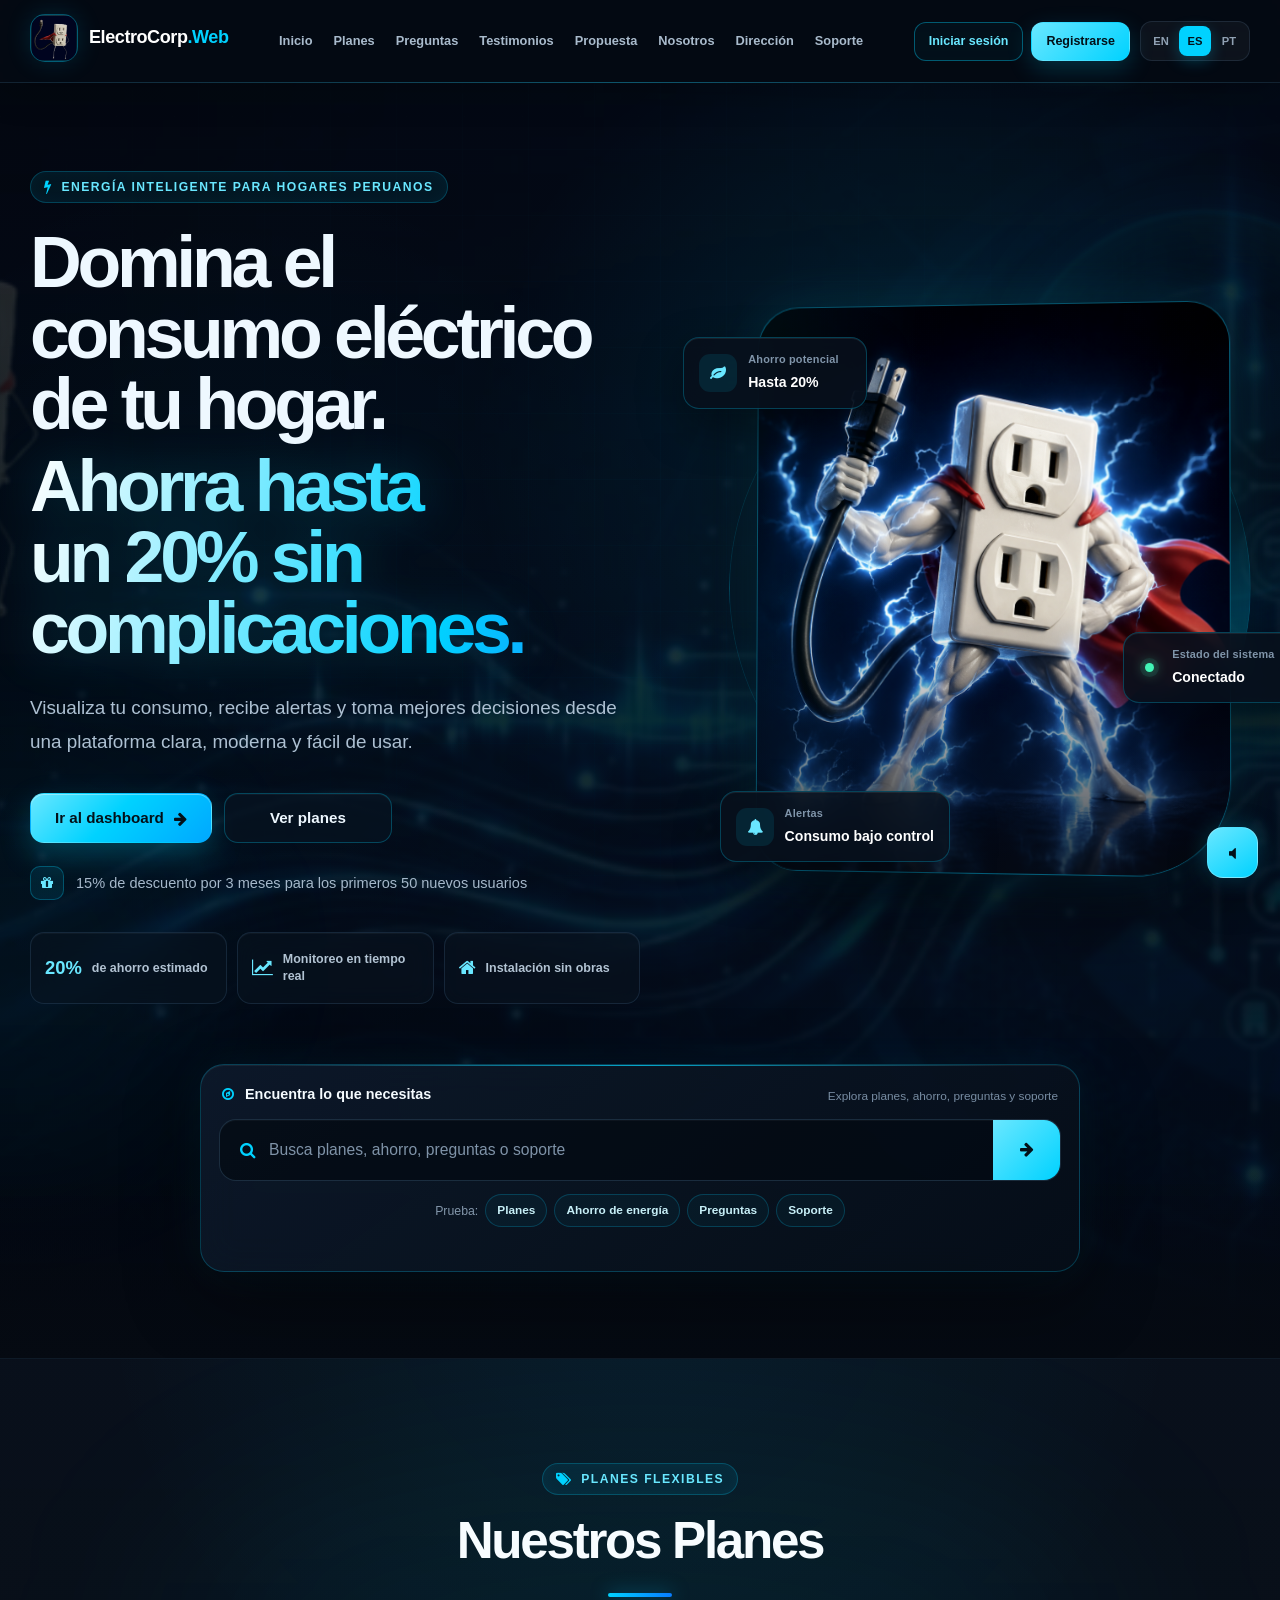
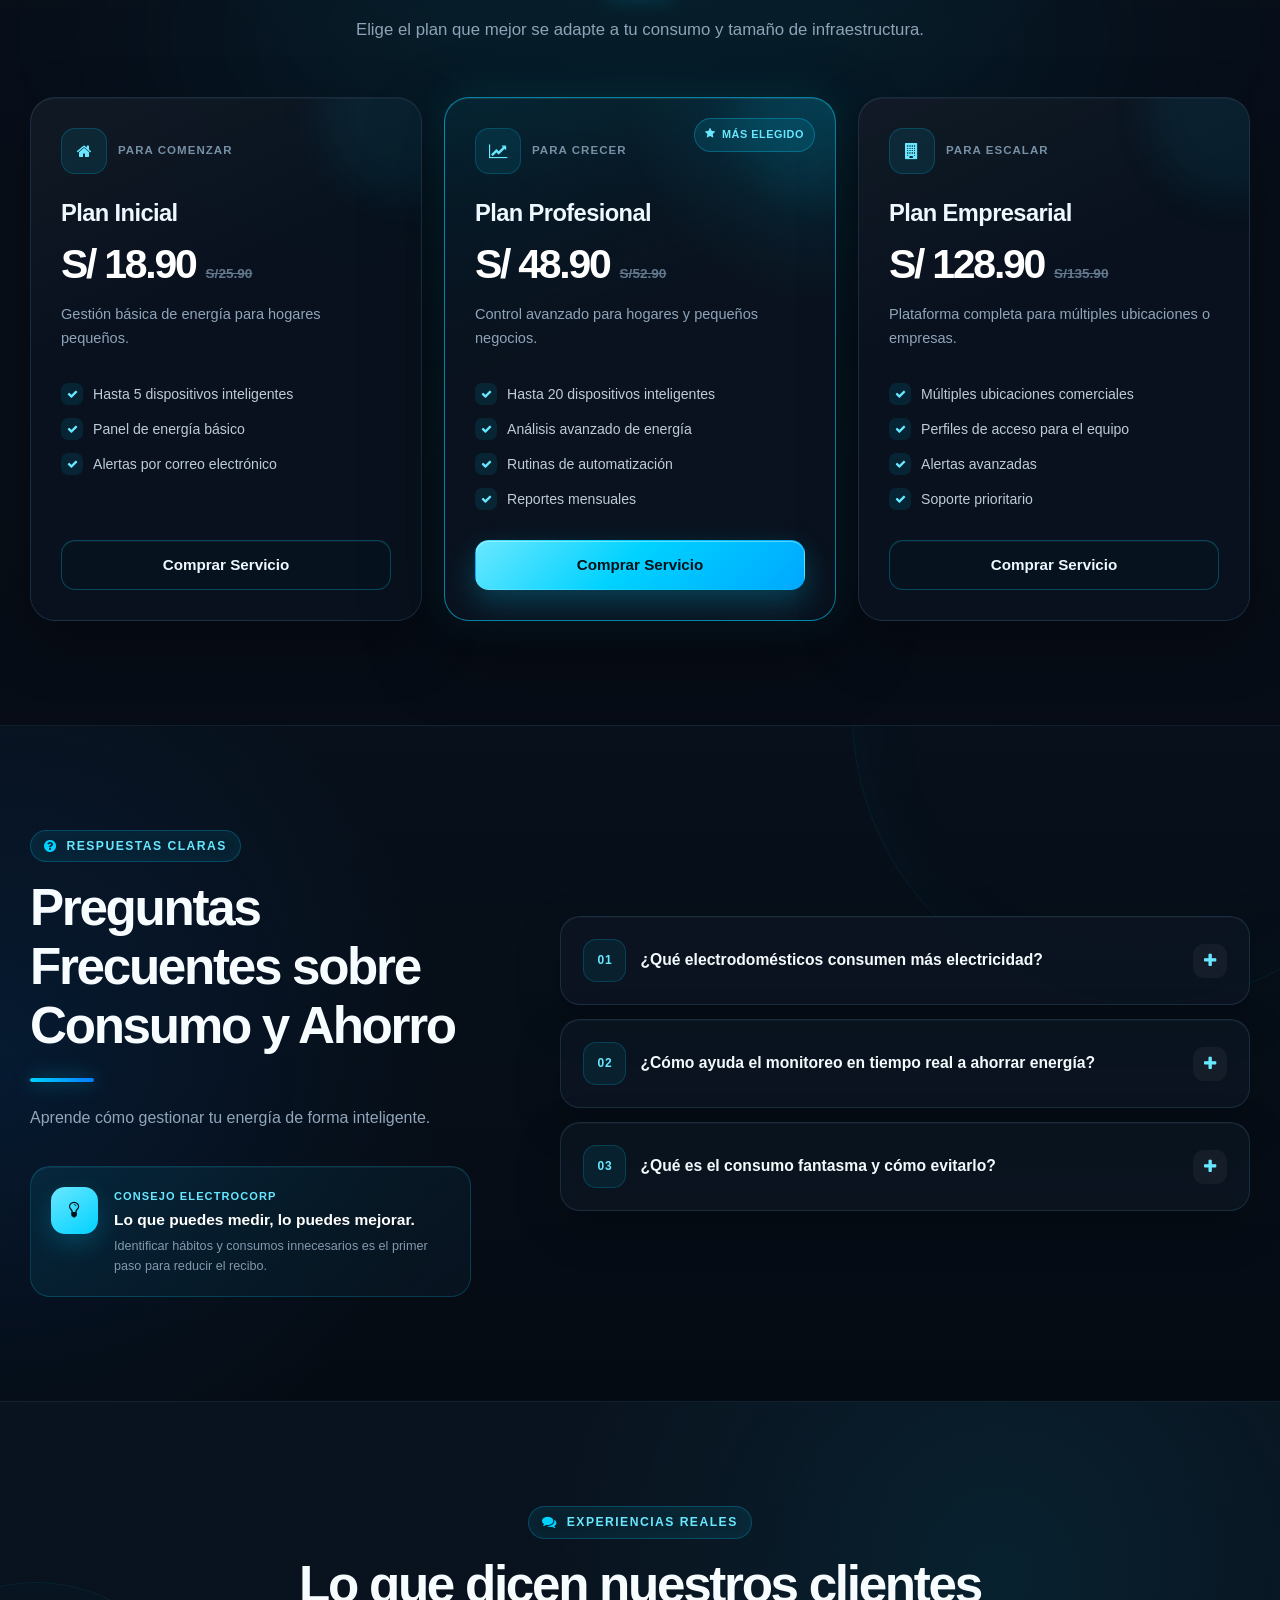
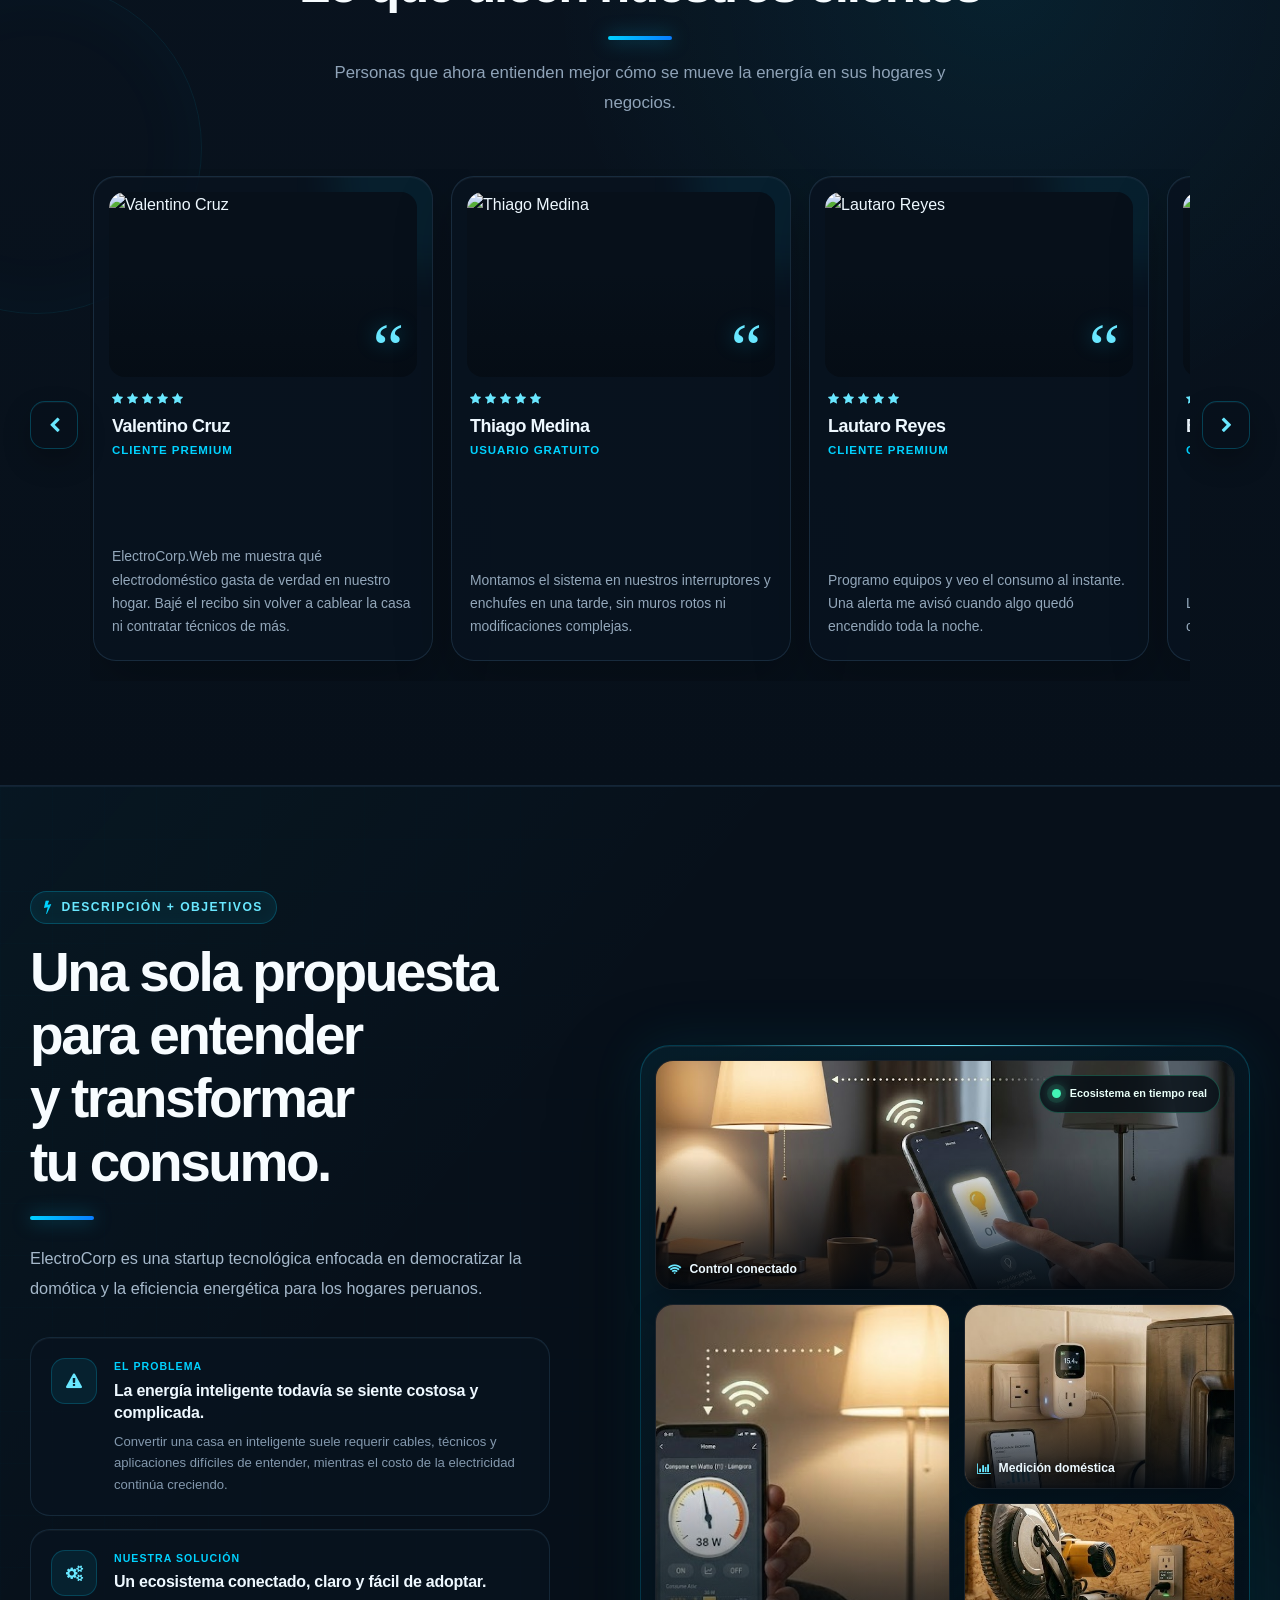
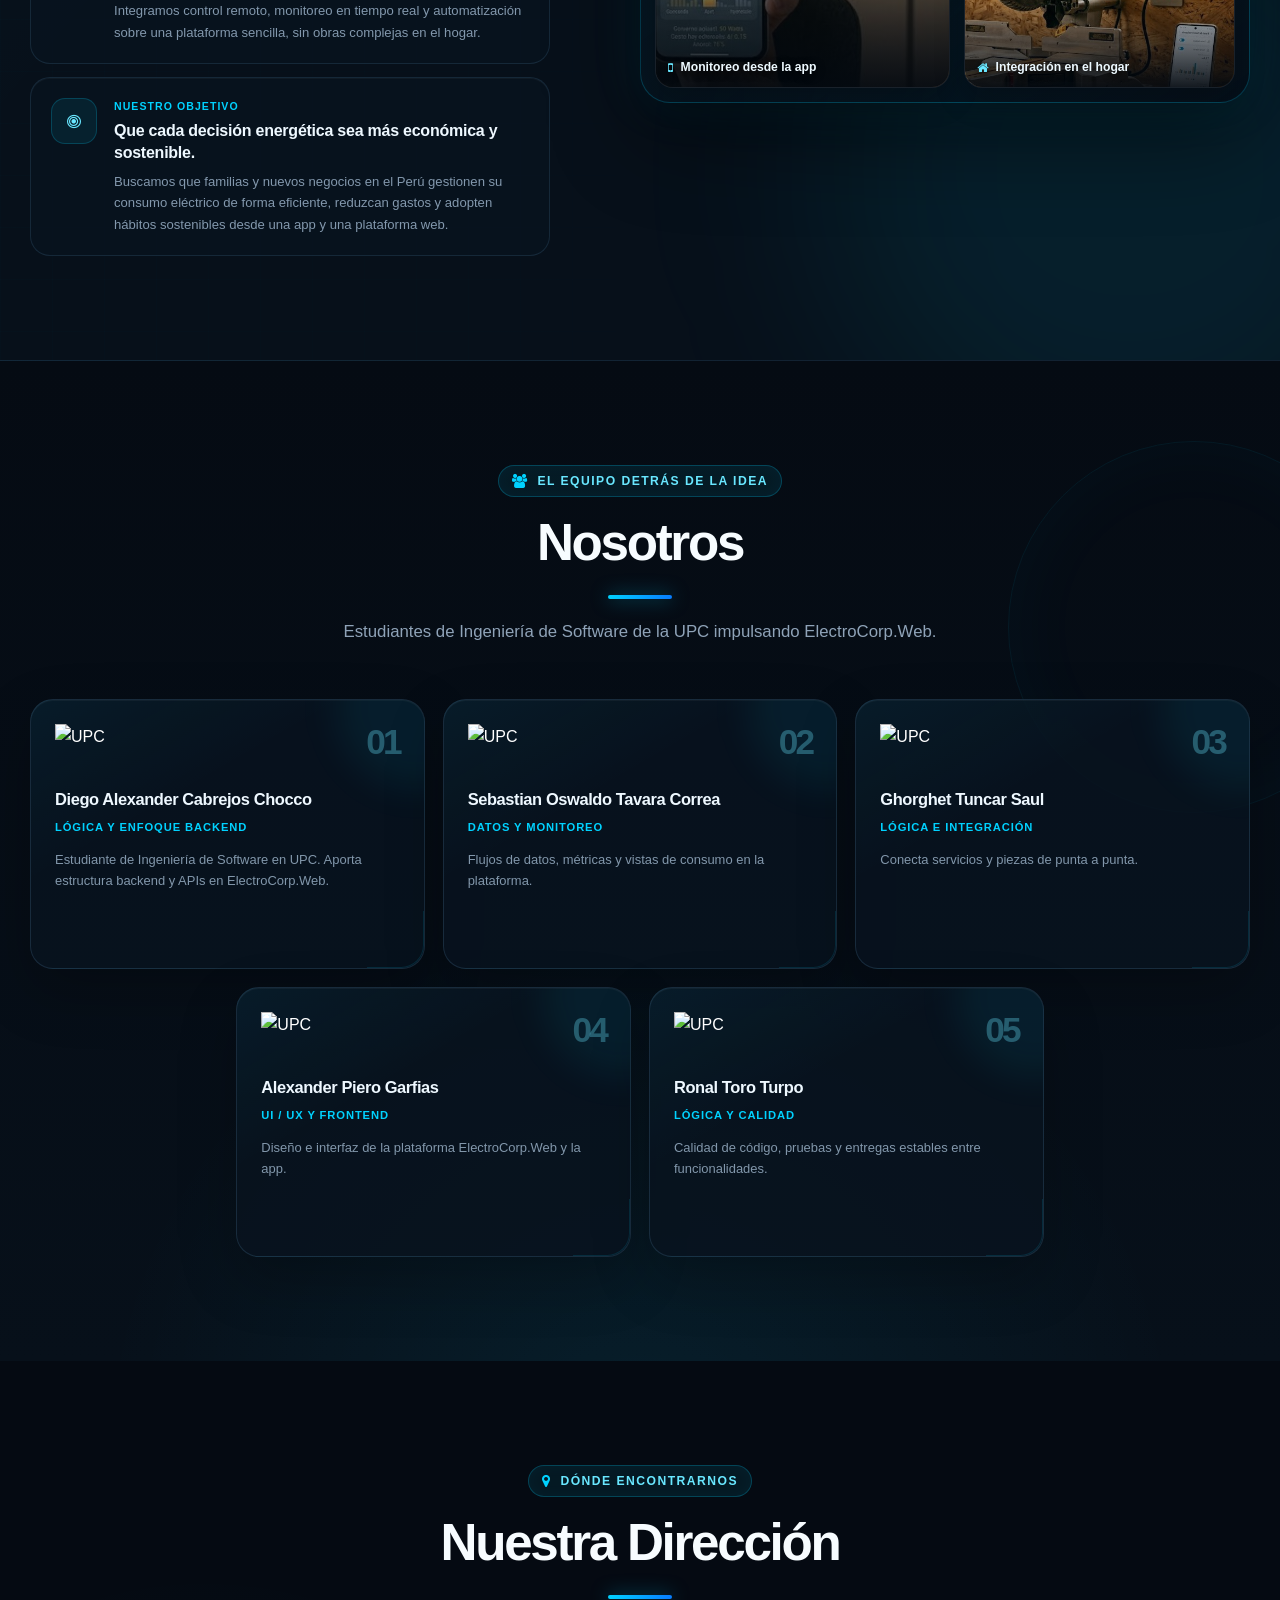
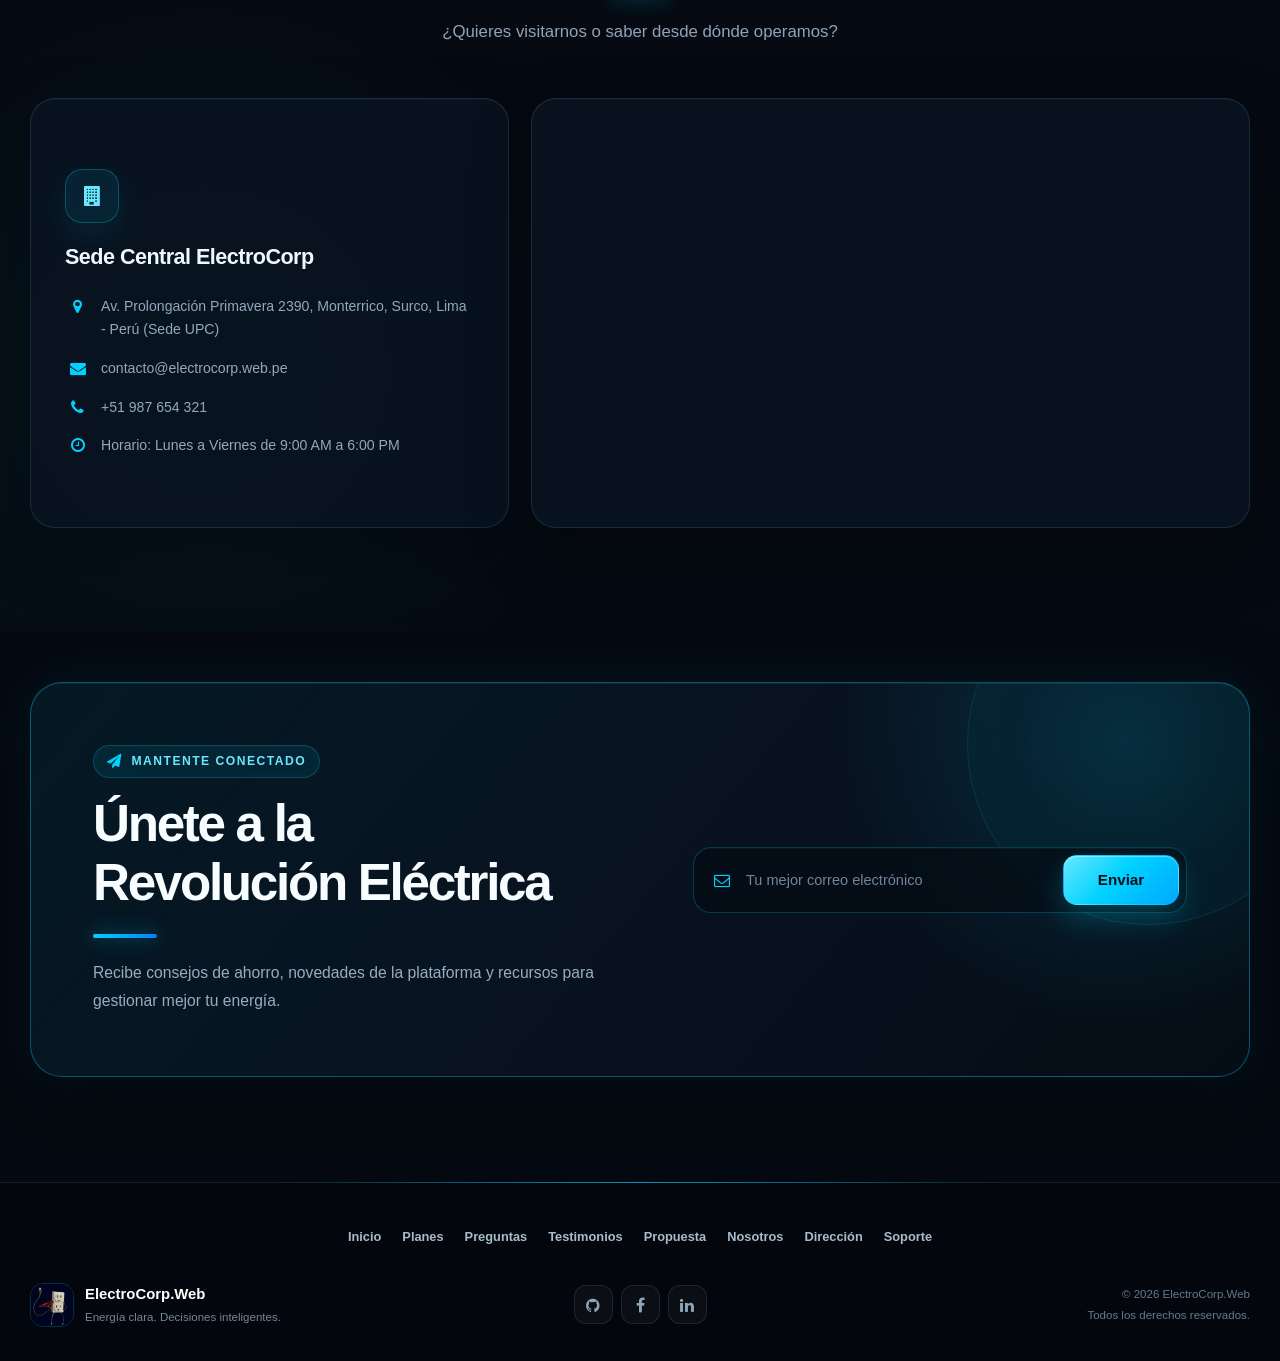
==== index.html @ 79cc4c38 "fix: fix index.html code" ====
<!DOCTYPE html>
<html lang="es">
<head>
  <meta charset="UTF-8">
  <meta name="viewport" content="width=device-width, initial-scale=1.0">
  <meta name="description" content="ElectroCorp.Web ayuda a hogares y negocios a comprender, controlar y optimizar su consumo eléctrico.">
  <title>ElectroCorp | Gestión inteligente de energía</title>
  <link rel="stylesheet" href="https://cdnjs.cloudflare.com/ajax/libs/font-awesome/4.7.0/css/font-awesome.min.css">
  <link rel="stylesheet" href="css/styles.css">
</head>
<body>
<div id="contenido-web">
  <header class="site-header">
    <div class="header-shell">
      <div class="header-brand">
        <a href="#hero" class="header-brand-link" aria-label="ElectroCorp.Web - Inicio">
          <span class="header-logo-wrap">
            <img src="img/logo.png" alt="" class="header-site-logo" width="44" height="44">
          </span>
          <span class="brand-copy">
            <strong>ElectroCorp</strong><small>.Web</small>
          </span>
        </a>
      </div>

      <nav class="header-nav" aria-label="Navegación principal">
        <ul class="header-nav-list">
          <li><a href="#hero" class="header-nav-link" data-i18n="nav_home">Inicio</a></li>
          <li><a href="#service" class="header-nav-link" data-i18n="nav_plans">Planes</a></li>
          <li><a href="#que_frequents" class="header-nav-link" data-i18n="nav_que_frequents">Preguntas</a></li>
          <li><a href="#reviews" class="header-nav-link" data-i18n="nav_reviews">Testimonios</a></li>
          <li><a href="#description" class="header-nav-link" data-i18n="nav_proposal">Propuesta</a></li>
          <li><a href="#about" class="header-nav-link" data-i18n="nav_about">Nosotros</a></li>
          <li><a href="#direction" class="header-nav-link" data-i18n="nav_direction">Dirección</a></li>
          <li><a href="#contact" class="header-nav-link" data-i18n="nav_support">Soporte</a></li>
        </ul>
      </nav>

      <div class="header-actions">
        <a href="https://frontend-theta-ten-69.vercel.app" class="header-btn header-btn-outline" data-i18n="nav_login">Iniciar sesión</a>
        <a href="https://frontend-theta-ten-69.vercel.app" class="header-btn header-btn-primary" data-i18n="nav_register">Registrarse</a>
        <div class="lang-selector" aria-label="Selector de idioma">
          <button type="button" onclick="setLanguage('en')" class="lang-btn" id="btn-lang-en">EN</button>
          <button type="button" onclick="setLanguage('es')" class="lang-btn active" id="btn-lang-es">ES</button>
          <button type="button" onclick="setLanguage('pt')" class="lang-btn" id="btn-lang-pt">PT</button>
        </div>
      </div>
    </div>
  </header>

  <main>
    <section id="hero" class="hero search-target">
      <div class="hero-background" style="background-image: url('img/FondoPantalla2.png');" aria-hidden="true"></div>
      <div class="hero-grid-pattern" aria-hidden="true"></div>
      <div class="hero-orb hero-orb--one" aria-hidden="true"></div>
      <div class="hero-orb hero-orb--two" aria-hidden="true"></div>

      <div class="hero-shell">
        <div class="hero-main">
          <div class="hero-copy" data-reveal>
            <span class="section-kicker hero-kicker">
              <i class="fa fa-bolt" aria-hidden="true"></i>
              <span data-i18n="hero_eyebrow">Energía inteligente para hogares peruanos</span>
            </span>

            <h1>
              <span data-i18n="hero_title">Domina el consumo eléctrico de tu hogar.</span>
              <span class="hero-title-accent" data-i18n="hero_title2">Ahorra hasta un 20% sin complicaciones.</span>
            </h1>

            <p class="hero-lead" data-i18n="hero_lead">
              Visualiza tu consumo, recibe alertas y toma mejores decisiones desde una plataforma clara, moderna y fácil de usar.
            </p>

            <div class="hero-actions">
              <a href="https://frontend-theta-ten-69.vercel.app" class="btn btn-primary hero-dashboard-btn">
                <span data-i18n="hero_dashboard">Ir al dashboard</span>
                <i class="fa fa-arrow-right" aria-hidden="true"></i>
              </a>
              <a href="#service" class="btn btn-secondary hero-plans-btn">
                <span data-i18n="hero_view_plans">Ver planes</span>
              </a>
            </div>

            <div class="hero-offer">
              <span class="hero-offer-icon"><i class="fa fa-gift" aria-hidden="true"></i></span>
              <span data-i18n="hero_subtitle">15% de descuento por 3 meses para los primeros 50 nuevos usuarios</span>
            </div>

            <div class="hero-stats" aria-label="Beneficios principales">
              <article class="hero-stat">
                <strong>20%</strong>
                <span data-i18n="hero_stat_saving">de ahorro estimado</span>
              </article>
              <article class="hero-stat">
                <i class="fa fa-line-chart" aria-hidden="true"></i>
                <span data-i18n="hero_stat_realtime">Monitoreo en tiempo real</span>
              </article>
              <article class="hero-stat">
                <i class="fa fa-home" aria-hidden="true"></i>
                <span data-i18n="hero_stat_simple">Instalación sin obras</span>
              </article>
            </div>
          </div>

          <div class="hero-visual" data-reveal style="--reveal-delay: 140ms;">
            <div class="hero-visual-frame">
              <div class="hero-visual-halo" aria-hidden="true"></div>
              <img src="img/superlogo.png" alt="Mascota eléctrica de ElectroCorp" class="hero-character">
              <div class="hero-scan" aria-hidden="true"></div>
            </div>

            <div class="floating-card floating-card--saving">
              <span class="floating-icon"><i class="fa fa-leaf" aria-hidden="true"></i></span>
              <div>
                <small data-i18n="hero_float_saving_label">Ahorro potencial</small>
                <strong data-i18n="hero_float_saving_value">Hasta 20%</strong>
              </div>
            </div>

            <div class="floating-card floating-card--status">
              <span class="status-dot" aria-hidden="true"></span>
              <div>
                <small data-i18n="hero_float_status_label">Estado del sistema</small>
                <strong data-i18n="hero_float_status_value">Conectado</strong>
              </div>
            </div>

            <div class="floating-card floating-card--alert">
              <span class="floating-icon"><i class="fa fa-bell" aria-hidden="true"></i></span>
              <div>
                <small data-i18n="hero_float_alert_label">Alertas</small>
                <strong data-i18n="hero_float_alert_value">Consumo bajo control</strong>
              </div>
            </div>
          </div>
        </div>

        <div class="site-search" data-search-ignore role="search" data-i18n-aria="search_region_label" aria-label="Buscador del sitio ElectroCorp" data-reveal style="--reveal-delay: 220ms;">
          <div class="search-heading">
            <span><i class="fa fa-compass" aria-hidden="true"></i> <span data-i18n="search_heading">Encuentra lo que necesitas</span></span>
            <small data-i18n="search_heading_hint">Explora planes, ahorro, preguntas y soporte</small>
          </div>

          <label class="sr-only" for="searchInput" data-i18n="search_label">Buscar en el sitio de ElectroCorp</label>

          <div class="search-container" id="searchContainer">
            <i class="fa fa-search search-leading-icon" aria-hidden="true"></i>
            <input
                    type="search"
                    id="searchInput"
                    placeholder="Busca planes, ahorro, preguntas o soporte"
                    data-i18n-placeholder="search_placeholder"
                    autocomplete="off"
                    spellcheck="false"
                    aria-autocomplete="list"
                    aria-controls="searchResults"
                    aria-expanded="false"
                    aria-describedby="searchHint searchStatus"
            >
            <button
                    type="button"
                    id="btn-clear-search"
                    class="search-clear-button"
                    data-i18n-aria="search_clear"
                    aria-label="Limpiar búsqueda"
                    hidden
            >
              <i class="fa fa-times" aria-hidden="true"></i>
            </button>
            <button
                    type="button"
                    id="btn-buscar"
                    class="search-submit-button"
                    data-i18n-aria="search_button"
                    aria-label="Buscar"
            >
              <i class="fa fa-arrow-right" aria-hidden="true"></i>
            </button>
          </div>

          <div id="searchResults" class="search-results" role="listbox" data-i18n-aria="search_results_label" aria-label="Resultados de búsqueda" hidden></div>

          <div class="search-helper" id="searchHint">
            <span data-i18n="search_try">Prueba:</span>
            <button type="button" class="search-chip" data-i18n="search_chip_plans">Planes</button>
            <button type="button" class="search-chip" data-i18n="search_chip_saving">Ahorro de energía</button>
            <button type="button" class="search-chip" data-i18n="search_chip_questions">Preguntas</button>
            <button type="button" class="search-chip" data-i18n="search_chip_support">Soporte</button>
          </div>

          <p id="searchStatus" class="search-status" aria-live="polite" aria-atomic="true"></p>
        </div>
      </div>
    </section>

    <section id="service" class="service-section section-surface search-target">
      <div class="section-shell">
        <header class="section-heading" data-reveal>
          <span class="section-kicker"><i class="fa fa-tags" aria-hidden="true"></i><span data-i18n="plans_kicker">Planes flexibles</span></span>
          <h2 class="title" data-i18n="plans_title">Nuestros Planes</h2>
          <p data-i18n="plans_subtitle">Elige el plan que mejor se adapte a tu consumo y tamaño de infraestructura.</p>
        </header>

        <div class="service-grid">
          <article class="service-card search-target" id="plan-starter" data-reveal>
            <div class="plan-topline">
              <span class="plan-icon"><i class="fa fa-home" aria-hidden="true"></i></span>
              <span class="plan-type" data-i18n="plan_starter_type">Para comenzar</span>
            </div>
            <h3 data-i18n="plan_starter_name">Plan Inicial</h3>
            <h4 class="plan-price" data-i18n="normal_plan_price">S/ 18.90 <span><s>S/25.90</s></span></h4>
            <p data-i18n="normal_plan_desc">Gestión básica de energía para hogares pequeños.</p>
            <ul>
              <li data-i18n="normal_plan_li1"><i class="fa fa-check"></i> Hasta 5 dispositivos inteligentes</li>
              <li data-i18n="normal_plan_li2"><i class="fa fa-check"></i> Panel de energía básico</li>
              <li data-i18n="normal_plan_li3"><i class="fa fa-check"></i> Alertas por correo electrónico</li>
            </ul>
            <a href="https://frontend-theta-ten-69.vercel.app" class="btn btn-secondary plan-btn" data-i18n="btn_start">Comprar Servicio</a>
          </article>

          <article class="service-card service-card--featured search-target" id="plan-professional" data-reveal style="--reveal-delay: 100ms;">
            <span class="featured-badge"><i class="fa fa-star" aria-hidden="true"></i><span data-i18n="plan_featured">Más elegido</span></span>
            <div class="plan-topline">
              <span class="plan-icon"><i class="fa fa-line-chart" aria-hidden="true"></i></span>
              <span class="plan-type" data-i18n="plan_professional_type">Para crecer</span>
            </div>
            <h3 data-i18n="plan_professional_name">Plan Profesional</h3>
            <h4 class="plan-price" data-i18n="pro_plan_price">S/ 48.90 <span><s>S/52.90</s></span></h4>
            <p data-i18n="pro_plan_desc">Control avanzado para hogares y pequeños negocios.</p>
            <ul>
              <li data-i18n="pro_plan_li1"><i class="fa fa-check"></i> Hasta 20 dispositivos inteligentes</li>
              <li data-i18n="pro_plan_li2"><i class="fa fa-check"></i> Análisis avanzado de energía</li>
              <li data-i18n="pro_plan_li3"><i class="fa fa-check"></i> Rutinas de automatización</li>
              <li data-i18n="pro_plan_li4"><i class="fa fa-check"></i> Reportes mensuales</li>
            </ul>
            <a href="https://frontend-theta-ten-69.vercel.app" class="btn btn-primary plan-btn" data-i18n="btn_pro">Comprar Servicio</a>
          </article>

          <article class="service-card search-target" id="plan-enterprise" data-reveal style="--reveal-delay: 200ms;">
            <div class="plan-topline">
              <span class="plan-icon"><i class="fa fa-building" aria-hidden="true"></i></span>
              <span class="plan-type" data-i18n="plan_enterprise_type">Para escalar</span>
            </div>
            <h3 data-i18n="plan_enterprise_name">Plan Empresarial</h3>
            <h4 class="plan-price" data-i18n="plan_ent_price">S/ 128.90 <span><s>S/135.90</s></span></h4>
            <p data-i18n="plan_ent_desc">Plataforma completa para múltiples ubicaciones o empresas.</p>
            <ul>
              <li data-i18n="plan_ent_li1"><i class="fa fa-check"></i> Múltiples ubicaciones comerciales</li>
              <li data-i18n="plan_ent_li2"><i class="fa fa-check"></i> Perfiles de acceso para el equipo</li>
              <li data-i18n="plan_ent_li3"><i class="fa fa-check"></i> Alertas avanzadas</li>
              <li data-i18n="plan_ent_li4"><i class="fa fa-check"></i> Soporte prioritario</li>
            </ul>
            <a href="https://frontend-theta-ten-69.vercel.app" class="btn btn-secondary plan-btn" data-i18n="btn_contact">Comprar Servicio</a>
          </article>
        </div>
      </div>
    </section>

    <section id="que_frequents" class="que_frequents search-target">
      <div class="section-shell faq-layout">
        <div class="faq-intro" data-reveal>
          <span class="section-kicker"><i class="fa fa-question-circle" aria-hidden="true"></i><span data-i18n="faq_kicker">Respuestas claras</span></span>
          <h2 class="title" data-i18n="faq_title">Preguntas Frecuentes sobre Consumo y Ahorro</h2>
          <p class="subtitle" data-i18n="faq_subtitle">Aprende cómo gestionar tu energía de forma inteligente.</p>

          <div class="faq-highlight">
            <span class="faq-highlight-icon"><i class="fa fa-lightbulb-o" aria-hidden="true"></i></span>
            <div>
              <small data-i18n="faq_highlight_label">Consejo ElectroCorp</small>
              <strong data-i18n="faq_highlight_title">Lo que puedes medir, lo puedes mejorar.</strong>
              <p data-i18n="faq_highlight_text">Identificar hábitos y consumos innecesarios es el primer paso para reducir el recibo.</p>
            </div>
          </div>
        </div>

        <div class="faq-container" data-reveal style="--reveal-delay: 120ms;">
          <article class="faq-item search-target" id="faq-high-consumption">
            <button class="faq-question faq_q1" type="button" aria-expanded="false" aria-controls="faq-answer-1">
              <span class="faq-number">01</span>
              <span data-i18n="faq_q1">¿Qué electrodomésticos consumen más electricidad?</span>
              <i class="fa fa-plus" aria-hidden="true"></i>
            </button>
            <div class="faq-answer faq_a1" id="faq-answer-1">
              <p data-i18n="faq_a1">Los dispositivos que generan calor o frío son los que más consumen. Esto incluye termas eléctricas, refrigeradoras, planchas y microondas.</p>
            </div>
          </article>

          <article class="faq-item search-target" id="faq-realtime-monitoring">
            <button class="faq-question faq_q2" type="button" aria-expanded="false" aria-controls="faq-answer-2">
              <span class="faq-number">02</span>
              <span data-i18n="faq_q2">¿Cómo ayuda el monitoreo en tiempo real a ahorrar energía?</span>
              <i class="fa fa-plus" aria-hidden="true"></i>
            </button>
            <div class="faq-answer faq_a2" id="faq-answer-2">
              <p data-i18n="faq_a2">Permite detectar picos de consumo, identificar equipos encendidos innecesariamente y corregir hábitos antes de que eleven el recibo.</p>
            </div>
          </article>

          <article class="faq-item search-target" id="faq-standby-consumption">
            <button class="faq-question faq_q3" type="button" aria-expanded="false" aria-controls="faq-answer-3">
              <span class="faq-number">03</span>
              <span data-i18n="faq_q3">¿Qué es el consumo fantasma y cómo evitarlo?</span>
              <i class="fa fa-plus" aria-hidden="true"></i>
            </button>
            <div class="faq-answer faq_a3" id="faq-answer-3">
              <p data-i18n="faq_a3">Es la energía que usan los aparatos en modo de espera. Puedes reducirla apagando equipos que no utilizas, creando horarios y configurando alertas de consumo.</p>
            </div>
          </article>
        </div>
      </div>
    </section>

    <section id="reviews" class="reviews section-testimonials search-target">
      <div class="section-shell">
        <header class="section-heading" data-reveal>
          <span class="section-kicker"><i class="fa fa-comments" aria-hidden="true"></i><span data-i18n="testimonials_kicker">Experiencias reales</span></span>
          <h2 class="title" data-i18n="testimonials_sectionTitle">Lo que dicen nuestros clientes</h2>
          <p data-i18n="testimonials_subtitle">Personas que ahora entienden mejor cómo se mueve la energía en sus hogares y negocios.</p>
        </header>

        <div class="testimonial-slider-outer" data-reveal style="--reveal-delay: 100ms;">
          <button type="button" class="testimonial-nav testimonial-nav--prev" data-i18n-aria="meta.sliderPrev" aria-label="Comentarios anteriores">
            <i class="fa fa-chevron-left" aria-hidden="true"></i>
          </button>
          <div class="testimonial-slider" id="testimonialSlider" data-i18n-aria="meta.testimonialsSlider" aria-label="Carrusel de opiniones de clientes" tabindex="0">
            <article class="card card-testimonial">
              <div class="testimonial-image-wrap">
                <img class="testimonial-avatar" src="https://www.infobae.com/resizer/v2/CPGKD5EXLZEO7OSWENSND5OVTY.jpg?auth=8306f0fc4fae2e4732d6c494ba9c1b392066bcceee750fc18bac160e24c62897&amp;smart=true&amp;width=992&amp;height=558&amp;quality=85" alt="Valentino Cruz">
                <span class="testimonial-quote-mark">“</span>
              </div>
              <div class="testimonial-rating" aria-label="5 estrellas"><i class="fa fa-star"></i><i class="fa fa-star"></i><i class="fa fa-star"></i><i class="fa fa-star"></i><i class="fa fa-star"></i></div>
              <h3>Valentino Cruz</h3>
              <p class="testimonial-role" data-i18n="testimonials_rolePremium">Cliente Premium</p>
              <p class="testimonial-quote" data-i18n="testimonials_q1">ElectroCorp.Web me muestra qué electrodoméstico gasta de verdad en nuestro hogar.</p>
            </article>

            <article class="card card-testimonial">
              <div class="testimonial-image-wrap">
                <img class="testimonial-avatar" src="https://i.pinimg.com/736x/46/91/97/46919703baafce4552b2fa913bdf6544.jpg" alt="Thiago Medina">
                <span class="testimonial-quote-mark">“</span>
              </div>
              <div class="testimonial-rating" aria-label="5 estrellas"><i class="fa fa-star"></i><i class="fa fa-star"></i><i class="fa fa-star"></i><i class="fa fa-star"></i><i class="fa fa-star"></i></div>
              <h3>Thiago Medina</h3>
              <p class="testimonial-role" data-i18n="testimonials_roleFree">Usuario gratuito</p>
              <p class="testimonial-quote" data-i18n="testimonials_q2">Montamos el sistema en nuestros interruptores y enchufes en una tarde.</p>
            </article>

            <article class="card card-testimonial">
              <div class="testimonial-image-wrap">
                <img class="testimonial-avatar" src="https://www.latercera.com/resizer/v2/CP57ROPIQRBABHJVPYNOD5T3W4.jpeg?auth=5ddd40fdc5b1cfbd6dd64c417ba58ba4797929451bead5919d0a9a0de16f0524&amp;smart=true&amp;width=800&amp;height=1194&amp;quality=70" alt="Lautaro Reyes">
                <span class="testimonial-quote-mark">“</span>
              </div>
              <div class="testimonial-rating" aria-label="5 estrellas"><i class="fa fa-star"></i><i class="fa fa-star"></i><i class="fa fa-star"></i><i class="fa fa-star"></i><i class="fa fa-star"></i></div>
              <h3>Lautaro Reyes</h3>
              <p class="testimonial-role" data-i18n="testimonials_rolePremium">Cliente Premium</p>
              <p class="testimonial-quote" data-i18n="testimonials_q3">Programo equipos y veo el consumo al instante.</p>
            </article>

            <article class="card card-testimonial">
              <div class="testimonial-image-wrap">
                <img class="testimonial-avatar" src="https://lastfm.freetls.fastly.net/i/u/ar0/795e76529611a50bc65374e23f1e6161.jpg" alt="Barbara Cantarero">
                <span class="testimonial-quote-mark">“</span>
              </div>
              <div class="testimonial-rating" aria-label="5 estrellas"><i class="fa fa-star"></i><i class="fa fa-star"></i><i class="fa fa-star"></i><i class="fa fa-star"></i><i class="fa fa-star"></i></div>
              <h3>Barbara Cantarero</h3>
              <p class="testimonial-role" data-i18n="testimonials_rolePremium">Cliente Premium</p>
              <p class="testimonial-quote" data-i18n="testimonials_q4">La plataforma web se entiende y me permite planificar con datos.</p>
            </article>

            <article class="card card-testimonial">
              <div class="testimonial-image-wrap">
                <img class="testimonial-avatar" src="https://akamai.sscdn.co/uploadfile/letras/fotos/0/a/1/a/0a1a2368485c5fea7bb5aa9ca3377a27.jpg" alt="Matias Solano">
                <span class="testimonial-quote-mark">“</span>
              </div>
              <div class="testimonial-rating" aria-label="5 estrellas"><i class="fa fa-star"></i><i class="fa fa-star"></i><i class="fa fa-star"></i><i class="fa fa-star"></i><i class="fa fa-star"></i></div>
              <h3>Matias Solano</h3>
              <p class="testimonial-role" data-i18n="testimonials_roleFree">Usuario gratuito</p>
              <p class="testimonial-quote" data-i18n="testimonials_q5">Lo manejamos todo con ElectroCorp.Web desde una experiencia accesible.</p>
            </article>
          </div>
          <button type="button" class="testimonial-nav testimonial-nav--next" data-i18n-aria="meta.sliderNext" aria-label="Comentarios siguientes">
            <i class="fa fa-chevron-right" aria-hidden="true"></i>
          </button>
        </div>
      </div>
    </section>

    <section id="description" class="proposal-section search-target">
      <div class="proposal-glow" aria-hidden="true"></div>
      <div class="section-shell proposal-grid">
        <div class="proposal-copy" data-reveal>
          <span class="section-kicker"><i class="fa fa-bolt" aria-hidden="true"></i><span data-i18n="proposal_kicker">Descripción + objetivos</span></span>
          <h2 class="title" data-i18n="proposal_title">Una sola propuesta para entender y transformar tu consumo.</h2>
          <p class="proposal-lead" data-i18n="desc_text1">ElectroCorp es una startup tecnológica enfocada en democratizar la domótica y la eficiencia energética para los hogares peruanos.</p>

          <div class="proposal-points">
            <article class="proposal-point search-target" id="proposal-problem">
              <span class="proposal-point-icon"><i class="fa fa-exclamation-triangle" aria-hidden="true"></i></span>
              <div>
                <small data-i18n="proposal_problem_label">El problema</small>
                <h3 data-i18n="proposal_problem_title">La energía inteligente todavía se siente costosa y complicada.</h3>
                <p data-i18n="desc_text2">Convertir una casa en inteligente suele requerir cables, técnicos y aplicaciones difíciles de entender, mientras el costo de la electricidad continúa creciendo.</p>
              </div>
            </article>

            <article class="proposal-point search-target" id="proposal-solution">
              <span class="proposal-point-icon"><i class="fa fa-cogs" aria-hidden="true"></i></span>
              <div>
                <small data-i18n="proposal_solution_label">Nuestra solución</small>
                <h3 data-i18n="proposal_solution_title">Un ecosistema conectado, claro y fácil de adoptar.</h3>
                <p data-i18n="desc_text3">Integramos control remoto, monitoreo en tiempo real y automatización sobre una plataforma sencilla, sin obras complejas en el hogar.</p>
              </div>
            </article>

            <article class="proposal-point search-target" id="proposal-goal">
              <span class="proposal-point-icon"><i class="fa fa-bullseye" aria-hidden="true"></i></span>
              <div>
                <small data-i18n="proposal_goal_label">Nuestro objetivo</small>
                <h3 data-i18n="proposal_goal_title">Que cada decisión energética sea más económica y sostenible.</h3>
                <p data-i18n="goals_text">Buscamos que familias y nuevos negocios en el Perú gestionen su consumo eléctrico de forma eficiente, reduzcan gastos y adopten hábitos sostenibles desde una app y una plataforma web.</p>
              </div>
            </article>
          </div>
        </div>

        <div class="ecosystem-gallery" data-reveal style="--reveal-delay: 140ms;" aria-label="Ecosistema visual de ElectroCorp">
          <figure class="ecosystem-card ecosystem-card--main">
            <img src="img/sensorLuz.png" alt="Control de iluminación desde un teléfono">
            <figcaption><i class="fa fa-wifi" aria-hidden="true"></i><span data-i18n="ecosystem_lighting">Control conectado</span></figcaption>
          </figure>

          <figure class="ecosystem-card ecosystem-card--app">
            <img src="img/AppImage.jpg" alt="Aplicación móvil mostrando el consumo de una lámpara">
            <figcaption><i class="fa fa-mobile" aria-hidden="true"></i><span data-i18n="ecosystem_monitoring">Monitoreo desde la app</span></figcaption>
          </figure>

          <figure class="ecosystem-card ecosystem-card--device-one">
            <img src="img/EnchufeInteligente1.jpg" alt="Dispositivo conectado monitoreando una cafetera">
            <figcaption><i class="fa fa-bar-chart" aria-hidden="true"></i><span data-i18n="ecosystem_measurement">Medición doméstica</span></figcaption>
          </figure>

          <figure class="ecosystem-card ecosystem-card--device-two">
            <img src="img/EnchufeInteligente2.jpg" alt="Dispositivo conectado instalado en el hogar">
            <figcaption><i class="fa fa-home" aria-hidden="true"></i><span data-i18n="ecosystem_integration">Integración en el hogar</span></figcaption>
          </figure>

          <div class="ecosystem-live-badge">
            <span class="status-dot"></span>
            <span data-i18n="ecosystem_live">Ecosistema en tiempo real</span>
          </div>
        </div>
      </div>
    </section>

    <section id="about" class="section-about search-target">
      <div class="section-shell container-about">
        <header class="section-heading" data-reveal>
          <span class="section-kicker"><i class="fa fa-users" aria-hidden="true"></i><span data-i18n="about_kicker">El equipo detrás de la idea</span></span>
          <h2 class="title about-title" data-i18n="about_title">Nosotros</h2>
          <p class="about-lead" data-i18n="about_lead">Estudiantes de Ingeniería de Software de la UPC impulsando ElectroCorp.Web.</p>
        </header>

        <div class="container-team-div">
          <article class="card card-team" data-reveal>
            <div class="team-card-top"><img class="team-upc-badge" src="https://upload.wikimedia.org/wikipedia/commons/f/fc/UPC_logo_transparente.png" alt="UPC"><span>01</span></div>
            <h3>Diego Alexander Cabrejos Chocco</h3>
            <p class="team-role" data-i18n="about_role_diego">Lógica y enfoque backend</p>
            <p class="team-bio" data-i18n="about_bio_diego">Estudiante de Ingeniería de Software en UPC. Aporta estructura backend y APIs en ElectroCorp.Web.</p>
          </article>

          <article class="card card-team" data-reveal style="--reveal-delay: 70ms;">
            <div class="team-card-top"><img class="team-upc-badge" src="https://upload.wikimedia.org/wikipedia/commons/f/fc/UPC_logo_transparente.png" alt="UPC"><span>02</span></div>
            <h3>Sebastian Oswaldo Tavara Correa</h3>
            <p class="team-role" data-i18n="about_role_seb">Datos y monitoreo</p>
            <p class="team-bio" data-i18n="about_bio_seb">Flujos de datos, métricas y vistas de consumo en la plataforma.</p>
          </article>

          <article class="card card-team" data-reveal style="--reveal-delay: 140ms;">
            <div class="team-card-top"><img class="team-upc-badge" src="https://upload.wikimedia.org/wikipedia/commons/f/fc/UPC_logo_transparente.png" alt="UPC"><span>03</span></div>
            <h3>Ghorghet Tuncar Saul</h3>
            <p class="team-role" data-i18n="about_role_gho">Lógica e integración</p>
            <p class="team-bio" data-i18n="about_bio_gho">Conecta servicios y piezas de punta a punta.</p>
          </article>

          <article class="card card-team" data-reveal style="--reveal-delay: 210ms;">
            <div class="team-card-top"><img class="team-upc-badge" src="https://upload.wikimedia.org/wikipedia/commons/f/fc/UPC_logo_transparente.png" alt="UPC"><span>04</span></div>
            <h3>Alexander Piero Garfias</h3>
            <p class="team-role" data-i18n="about_role_alex">UI / UX y frontend</p>
            <p class="team-bio" data-i18n="about_bio_alex">Diseño e interfaz de la plataforma ElectroCorp.Web y la app.</p>
          </article>

          <article class="card card-team" data-reveal style="--reveal-delay: 280ms;">
            <div class="team-card-top"><img class="team-upc-badge" src="https://upload.wikimedia.org/wikipedia/commons/f/fc/UPC_logo_transparente.png" alt="UPC"><span>05</span></div>
            <h3>Ronal Toro Turpo</h3>
            <p class="team-role" data-i18n="about_role_ronal">Lógica y calidad</p>
            <p class="team-bio" data-i18n="about_bio_ronal">Calidad de código, pruebas y entregas estables entre funcionalidades.</p>
          </article>
        </div>
      </div>
    </section>

    <section id="direction" class="direction search-target">
      <div class="section-shell">
        <header class="section-heading" data-reveal>
          <span class="section-kicker"><i class="fa fa-map-marker" aria-hidden="true"></i><span data-i18n="direction_kicker">Dónde encontrarnos</span></span>
          <h2 class="title" data-i18n="direction_title">Nuestra Dirección</h2>
          <p class="subtitle" data-i18n="direction_subtitle">¿Quieres visitarnos o saber desde dónde operamos?</p>
        </header>

        <div class="direction-container">
          <div class="direction-info" data-reveal>
            <div class="direction-icon"><i class="fa fa-building" aria-hidden="true"></i></div>
            <h3 data-i18n="direction_hq">Sede Central ElectroCorp</h3>
            <p><i class="fa fa-map-marker"></i><span data-i18n="direction_address">Av. Prolongación Primavera 2390, Monterrico, Surco, Lima - Perú (Sede UPC)</span></p>
            <p><i class="fa fa-envelope"></i><span>contacto@electrocorp.web.pe</span></p>
            <p><i class="fa fa-phone"></i><span>+51 987 654 321</span></p>
            <p><i class="fa fa-clock-o"></i><span data-i18n="direction_hours">Horario: Lunes a Viernes de 9:00 AM a 6:00 PM</span></p>
          </div>

          <div class="direction-map" data-reveal style="--reveal-delay: 120ms;">
            <iframe src="https://www.google.com/maps/embed?pb=!1m18!1m12!1m3!1d3901.326229569429!2d-76.96639892404097!3d-12.106596488151241!2m3!1f0!2f0!3f0!3m2!1i1024!2i768!4f13.1!3m3!1m2!1s0x9105c7143fbd6d5b%3A0xc34a5d3f2fcab96e!2sUniversidad%20Peruana%20de%20Ciencias%20Aplicadas%20(UPC)!5e0!3m2!1ses!2spe!4v1700000000000!5m2!1ses!2spe" width="100%" height="100%" style="border:0;" allowfullscreen loading="lazy" referrerpolicy="no-referrer-when-downgrade" title="Mapa de la sede de ElectroCorp"></iframe>
          </div>
        </div>
      </div>
    </section>

    <section id="contact" class="contact search-target">
      <div class="section-shell">
        <div class="contact-card" data-reveal>
          <div class="contact-copy">
            <span class="section-kicker"><i class="fa fa-paper-plane" aria-hidden="true"></i><span data-i18n="contact_kicker">Mantente conectado</span></span>
            <h2 class="title" data-i18n="contact_title">Únete a la Revolución Eléctrica</h2>
            <p data-i18n="contact_subtitle">Recibe consejos de ahorro, novedades de la plataforma y recursos para gestionar mejor tu energía.</p>
          </div>

          <div class="contact-form-wrap">
            <form id="form-suscripcion">
              <label class="sr-only" for="email-boletin" data-i18n="newsletter_label">Correo electrónico</label>
              <i class="fa fa-envelope-o form-icon" aria-hidden="true"></i>
              <input type="email" id="email-boletin" placeholder="Tu mejor correo electrónico" data-i18n-placeholder="newsletter_placeholder" required>
              <button type="submit" class="btn btn-primary" data-i18n="btn_send">Enviar</button>
            </form>
            <p id="mensaje-suscripcion" class="subscription-message" aria-live="polite"></p>
          </div>
        </div>
      </div>
    </section>
  </main>

  <footer>
    <nav class="header-nav" aria-label="Navegación principal">
      <ul class="header-nav-list">
        <li><a href="#hero" class="header-nav-link" data-i18n="nav_home">Inicio</a></li>
        <li><a href="#service" class="header-nav-link" data-i18n="nav_plans">Planes</a></li>
        <li><a href="#que_frequents" class="header-nav-link" data-i18n="nav_que_frequents">Preguntas</a></li>
        <li><a href="#reviews" class="header-nav-link" data-i18n="nav_reviews">Testimonios</a></li>
        <li><a href="#description" class="header-nav-link" data-i18n="nav_proposal">Propuesta</a></li>
        <li><a href="#about" class="header-nav-link" data-i18n="nav_about">Nosotros</a></li>
        <li><a href="#direction" class="header-nav-link" data-i18n="nav_direction">Dirección</a></li>
        <li><a href="#contact" class="header-nav-link" data-i18n="nav_support">Soporte</a></li>
      </ul>
    </nav>

    <br>

    <div class="footer-shell">
      <div class="footer-brand">
        <img src="img/logo.png" alt="" width="42" height="42">
        <div><strong>ElectroCorp.Web</strong><span data-i18n="footer_tagline">Energía clara. Decisiones inteligentes.</span></div>
      </div>

      <ul class="footer-socials" aria-label="Redes sociales">
        <li><a href="#" aria-label="GitHub"><i class="fa fa-github"></i></a></li>
        <li><a href="#" aria-label="Facebook"><i class="fa fa-facebook"></i></a></li>
        <li><a href="#" aria-label="LinkedIn"><i class="fa fa-linkedin"></i></a></li>
      </ul>

      <div class="footer-legal">
        <p>© 2026 ElectroCorp.Web</p>
        <p data-i18n="footer_rights">Todos los derechos reservados.</p>
      </div>
    </div>

    <button id="btn-audio" class="audio-toggle" type="button" data-i18n-aria="audio_toggle" aria-label="Activar o desactivar música">
      <i class="fa fa-volume-off" id="icono-audio" aria-hidden="true"></i>
    </button>
  </footer>
</div>

<audio id="musica-fondo" loop>
  <source src="audio/ElectroCorp.mp3" type="audio/mp3">
</audio>

<script src="js/i18n.js"></script>
<script src="js/search.js"></script>
<script src="js/newsletter.js"></script>
<script src="js/testimonials.js"></script>
<script src="js/audio.js"></script>
<script src="js/faq_question.js"></script>
<script src="js/reveal.js"></script>
</body>
</html>
---- css/styles.css ----
/* Punto de entrada: importar módulos en orden */
@import url("base.css");
@import url("header.css");
@import url("hero.css");
@import url("sections.css");
@import url("testimonials.css");
@import url("about.css");
@import url("responsive.css");
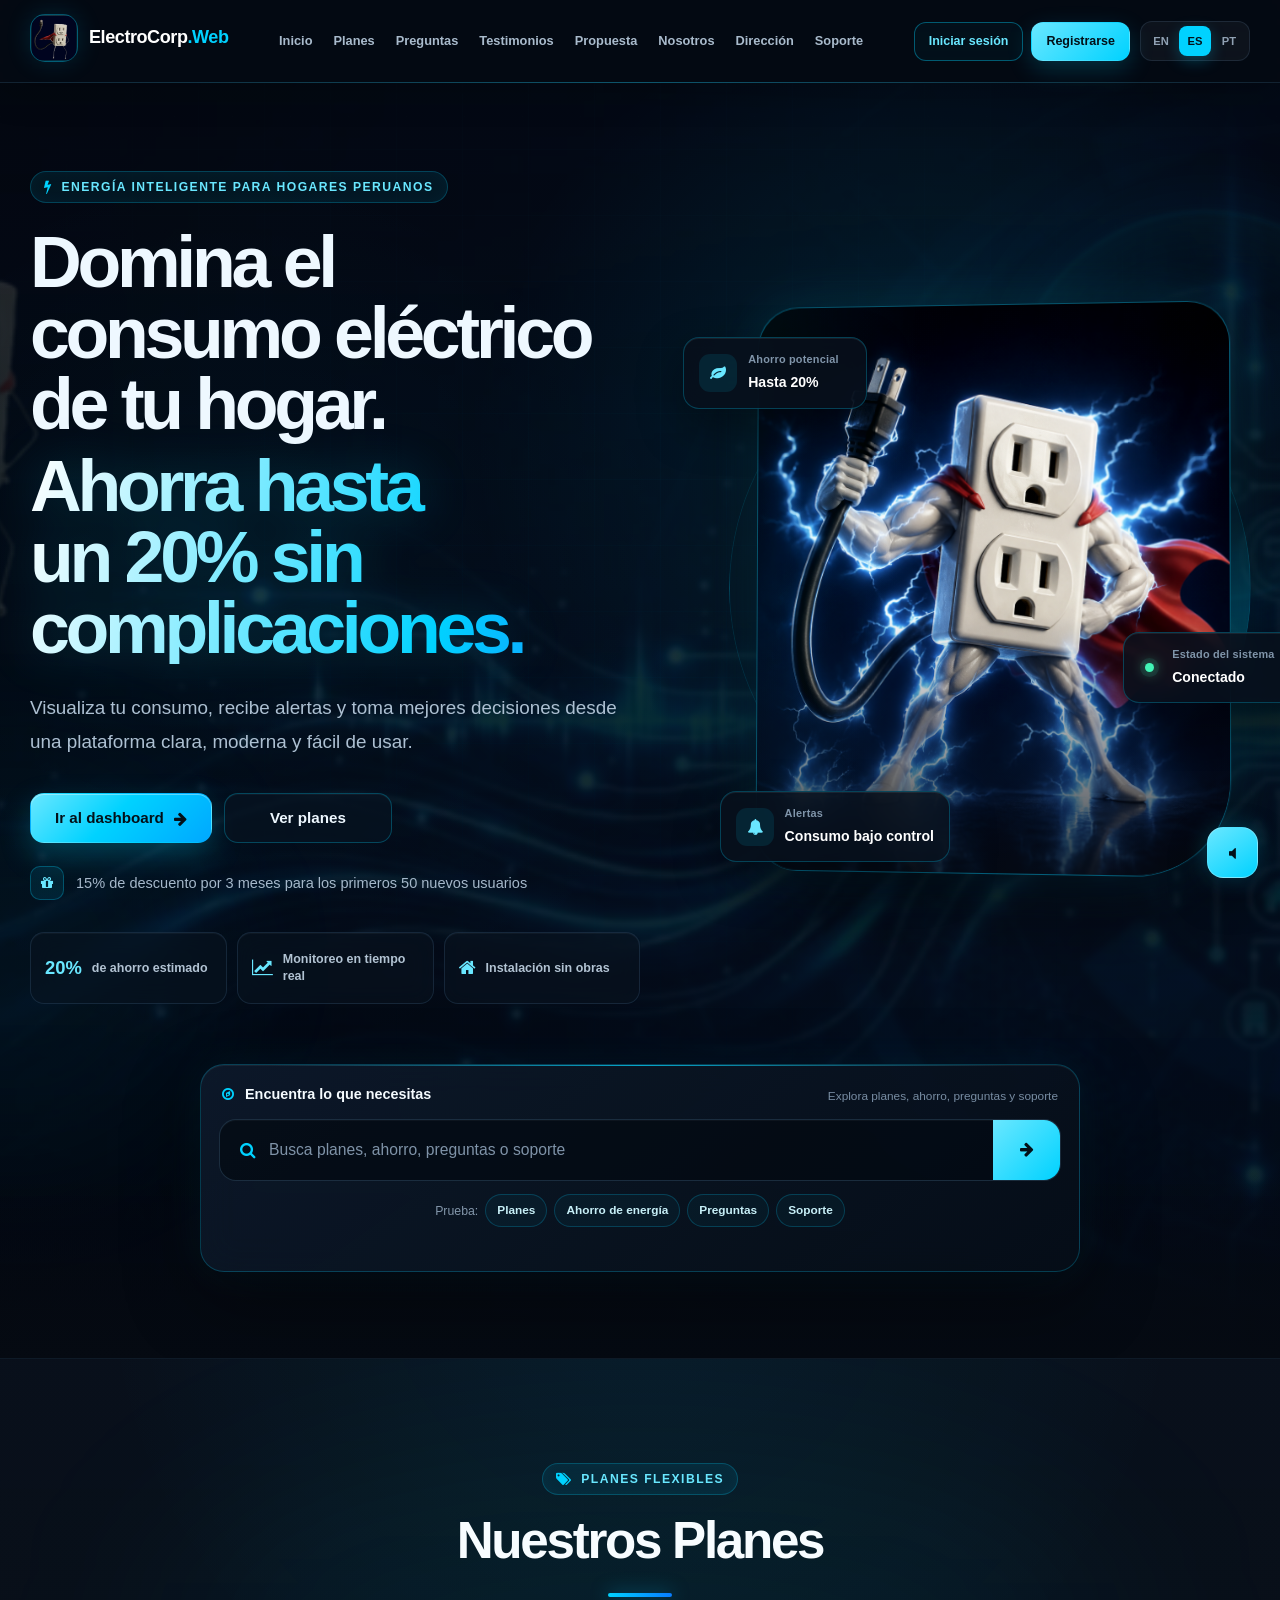
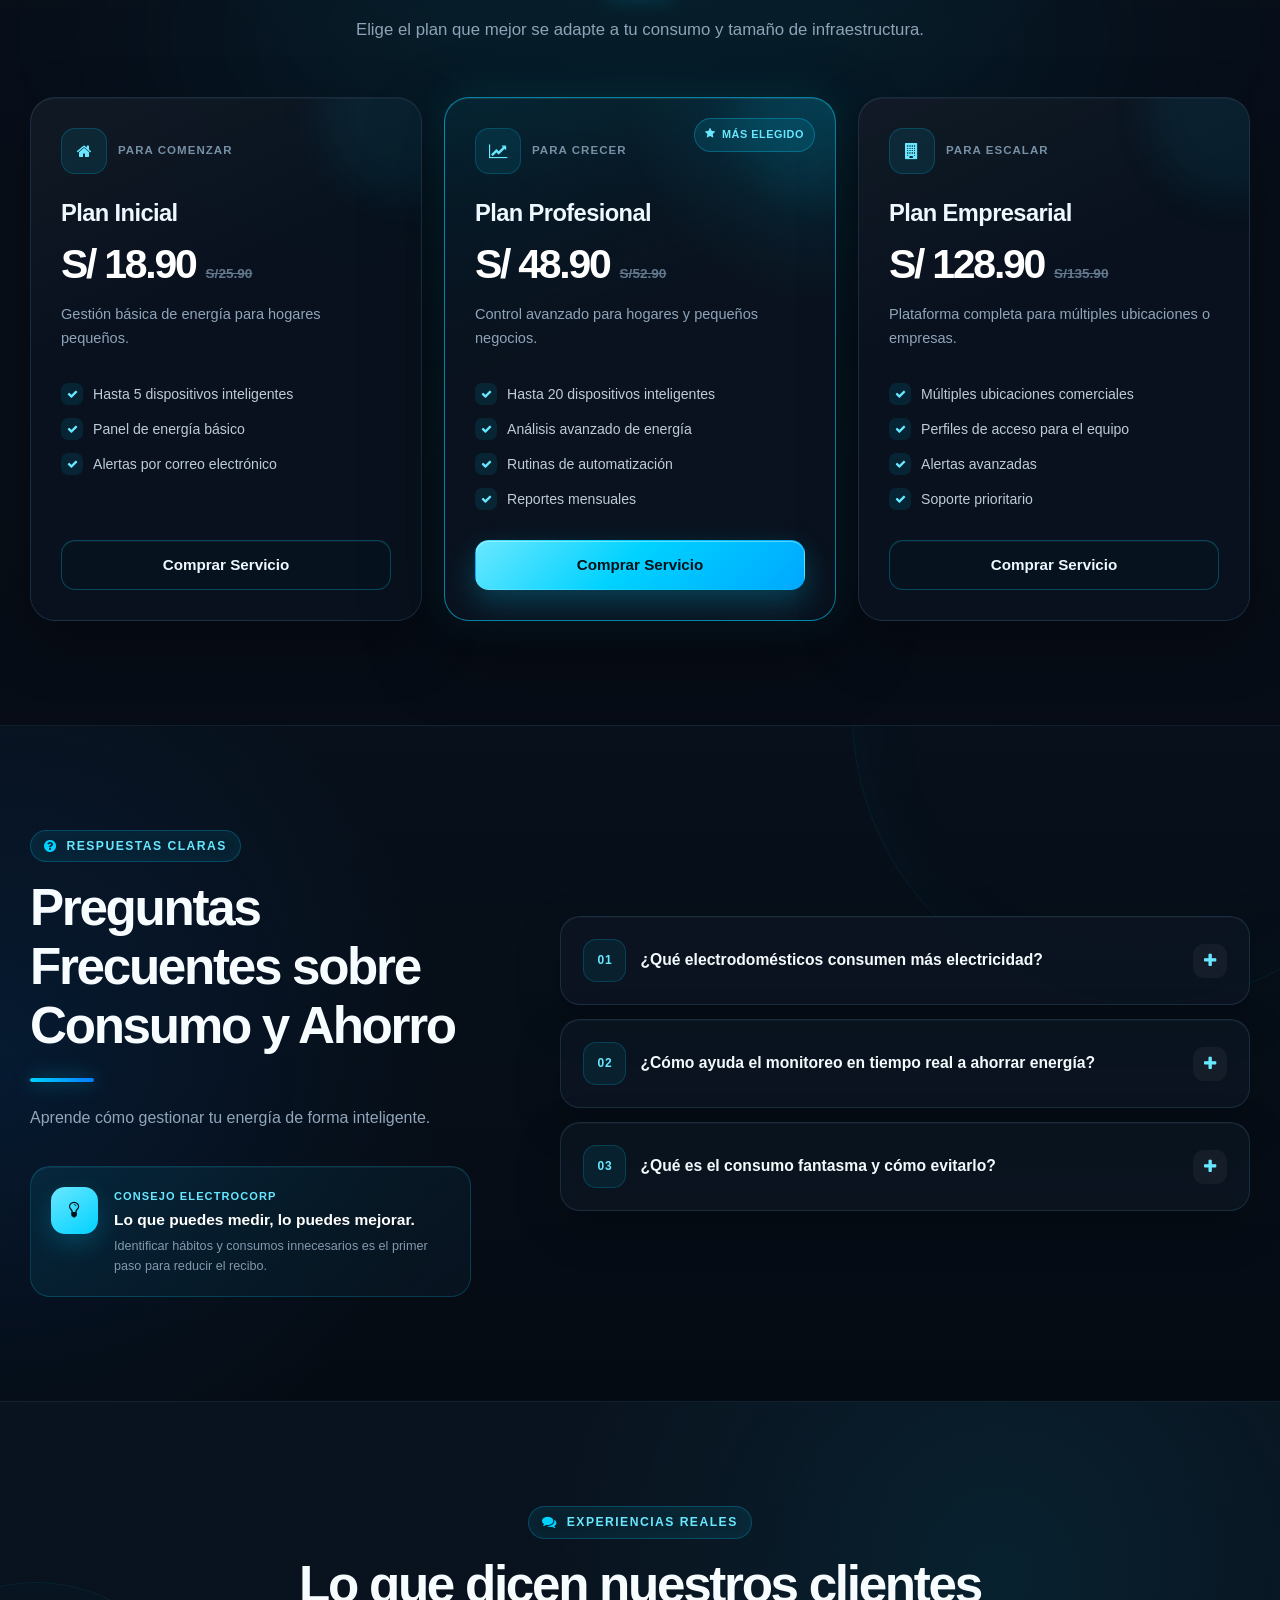
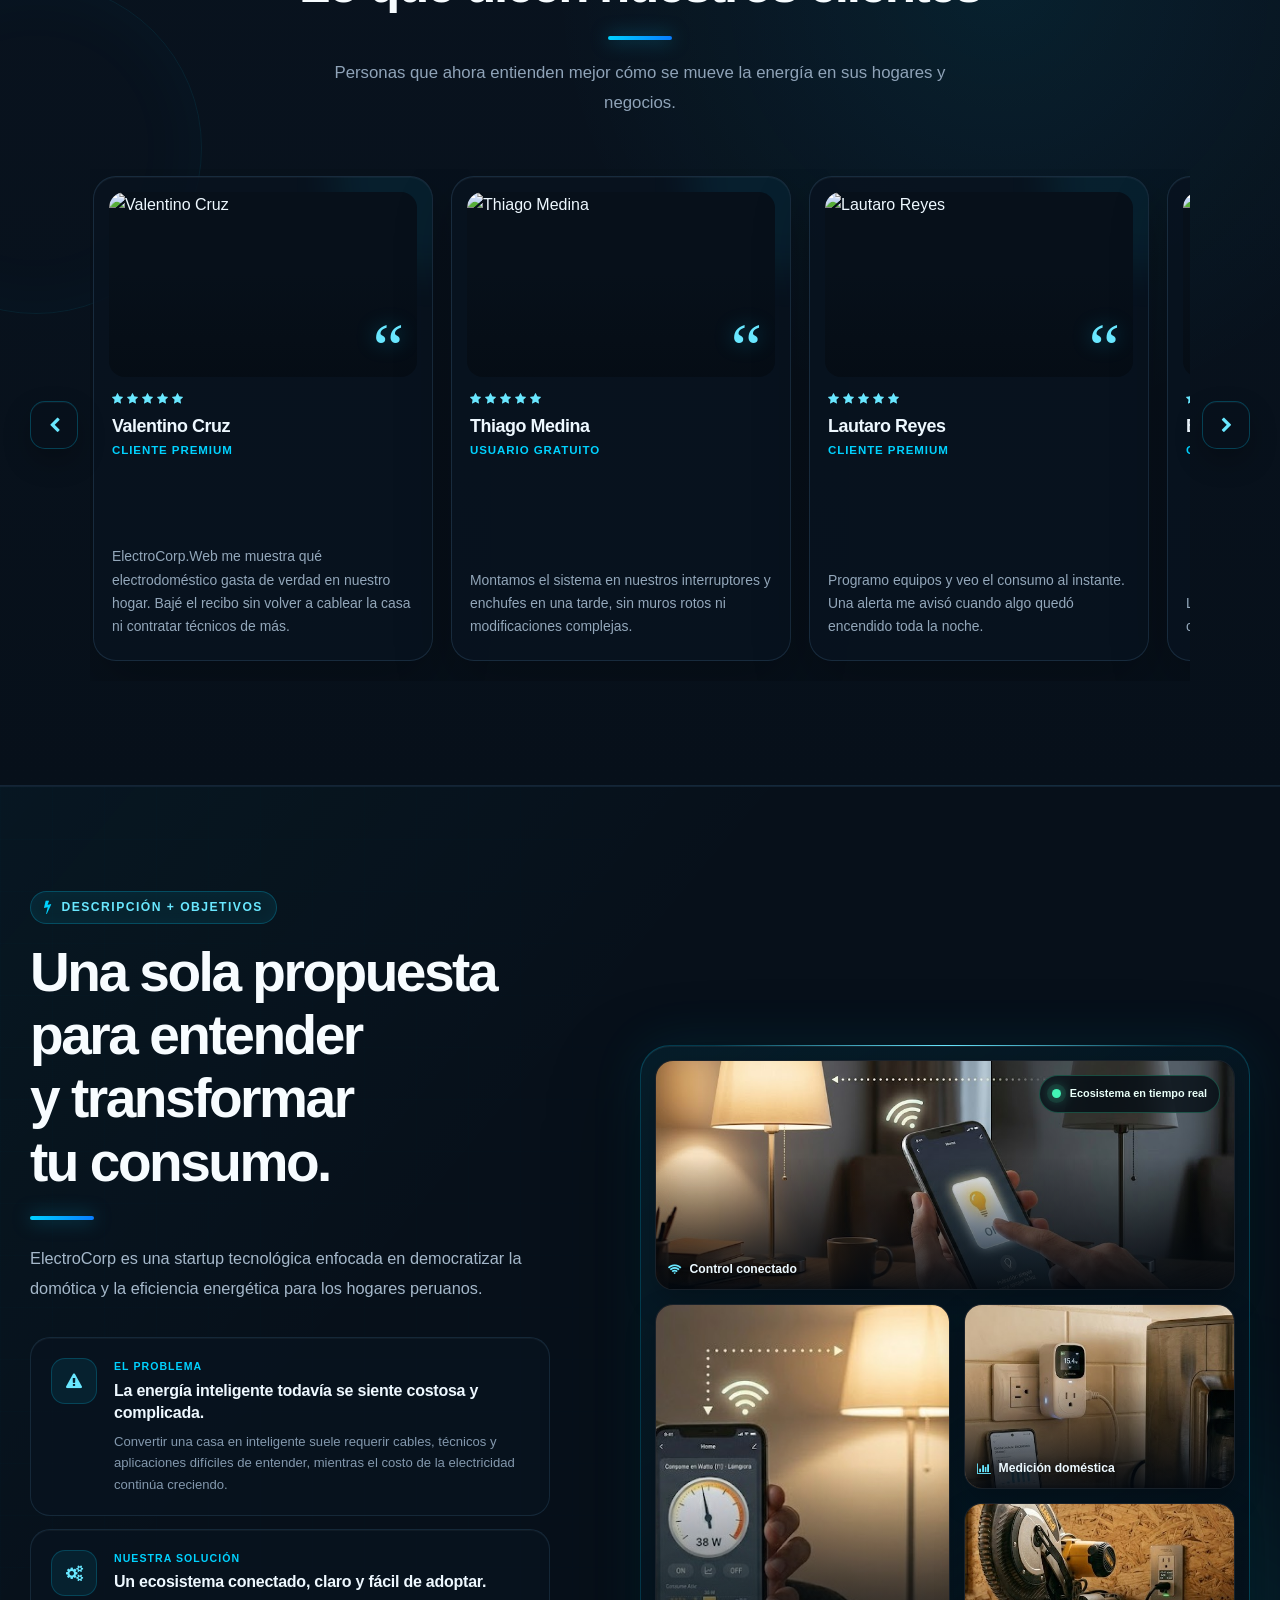
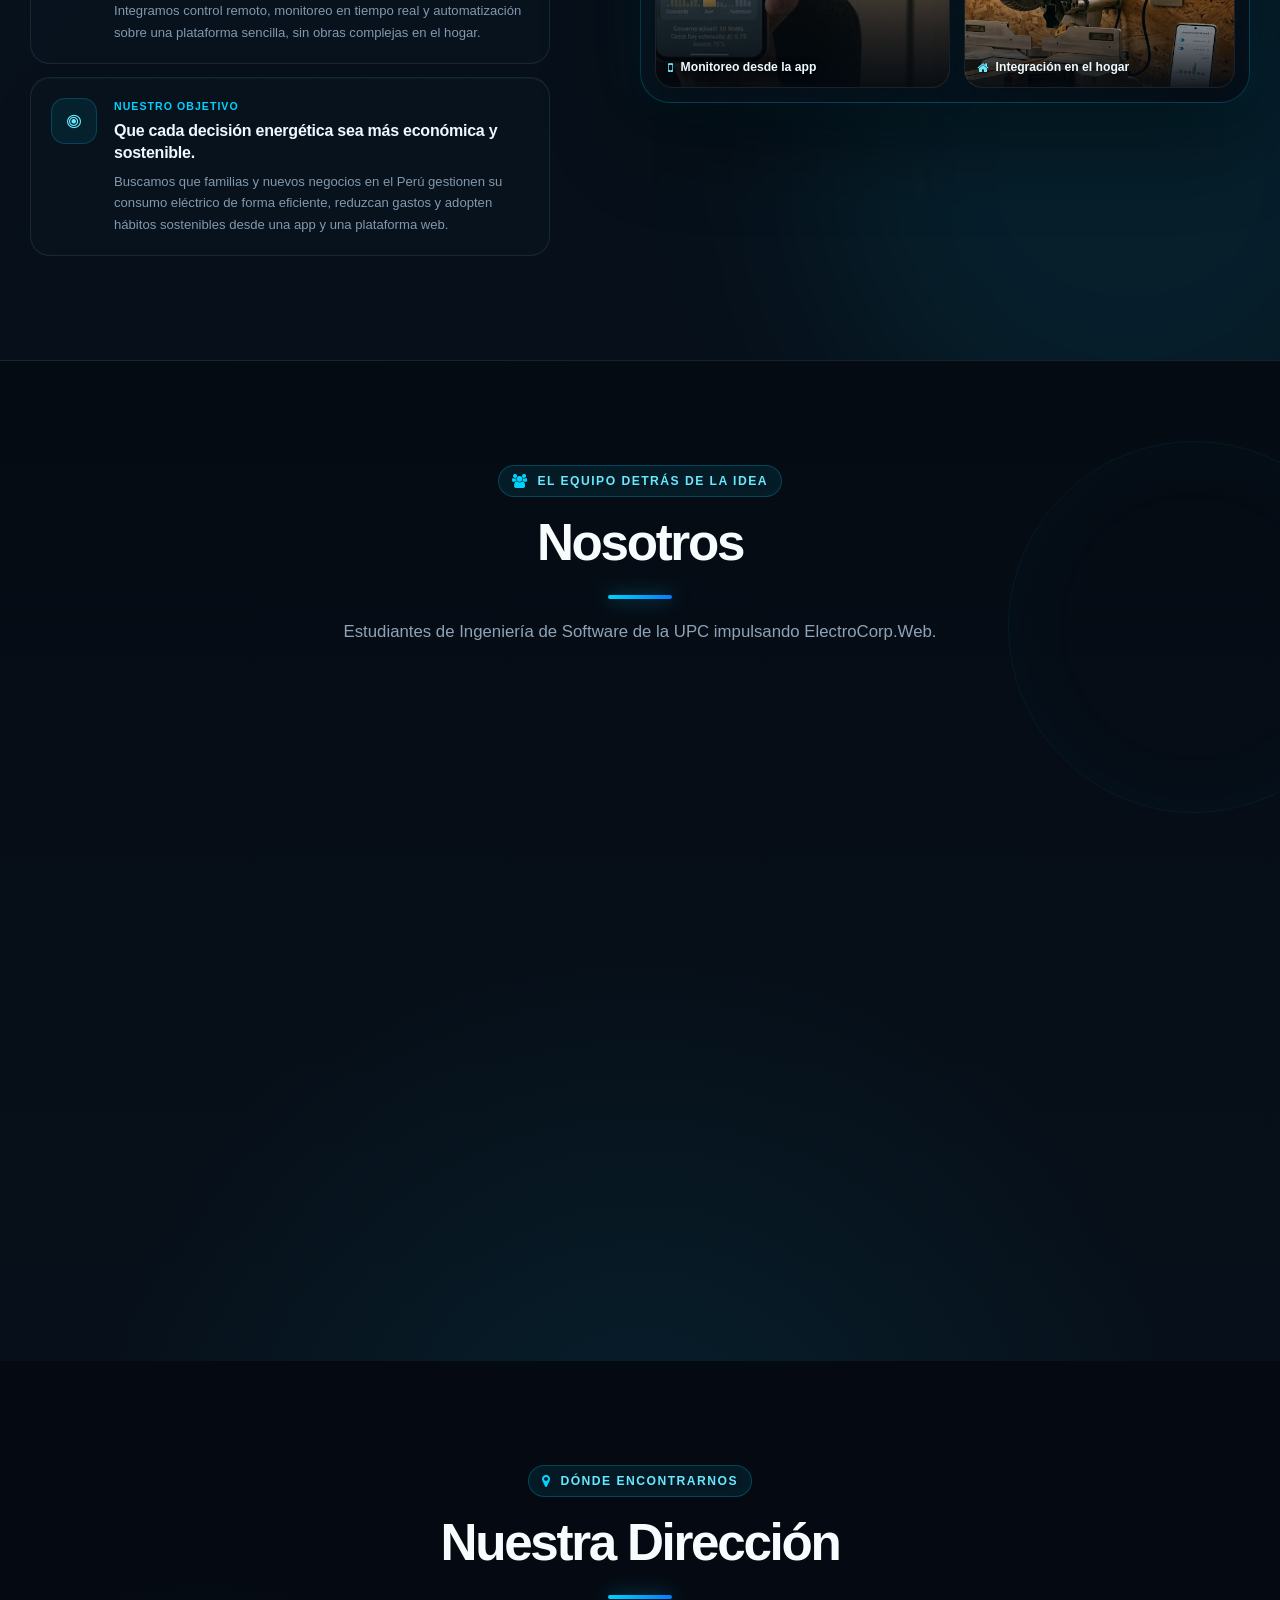
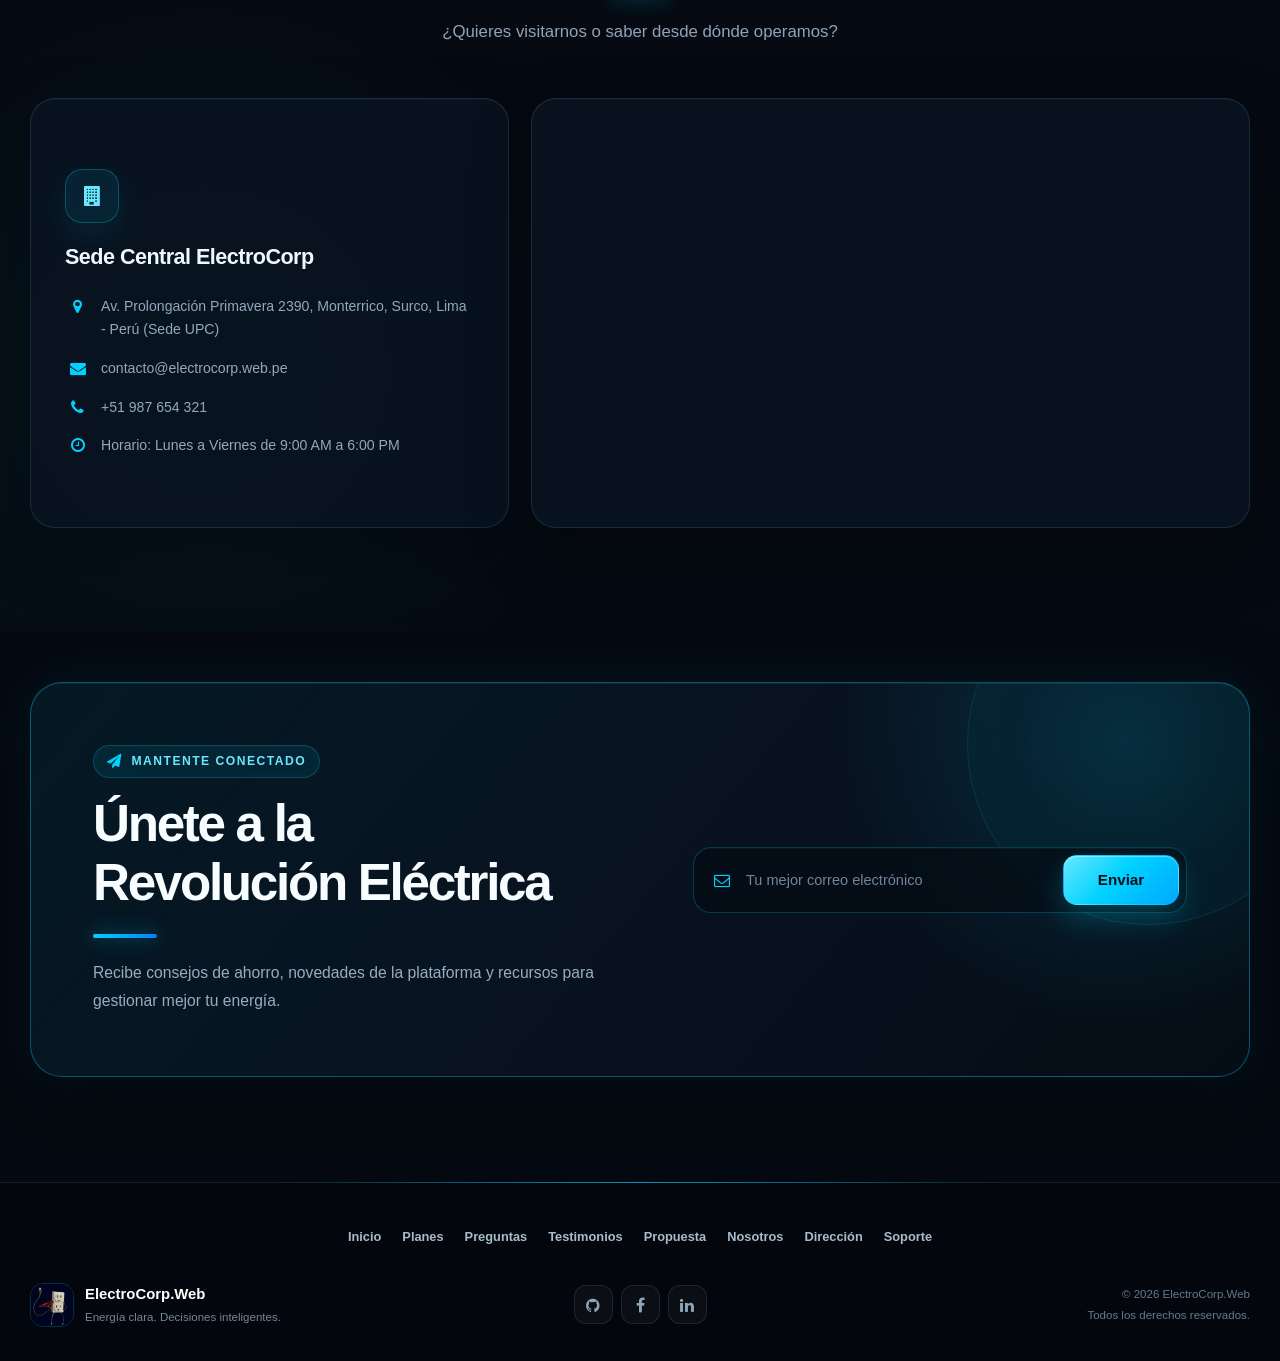
==== commit 53b542be: "fix: link of the frontend" ====
--- a/index.html
+++ b/index.html
@@ -37,8 +37,8 @@
       </nav>
 
       <div class="header-actions">
-        <a href="https://frontend-theta-ten-69.vercel.app" class="header-btn header-btn-outline" data-i18n="nav_login">Iniciar sesión</a>
-        <a href="https://frontend-theta-ten-69.vercel.app" class="header-btn header-btn-primary" data-i18n="nav_register">Registrarse</a>
+        <a href="https://electrocorp-appweb.onrender.com" class="header-btn header-btn-outline" data-i18n="nav_login">Iniciar sesión</a>
+        <a href="https://electrocorp-appweb.onrender.com" class="header-btn header-btn-primary" data-i18n="nav_register">Registrarse</a>
         <div class="lang-selector" aria-label="Selector de idioma">
           <button type="button" onclick="setLanguage('en')" class="lang-btn" id="btn-lang-en">EN</button>
           <button type="button" onclick="setLanguage('es')" class="lang-btn active" id="btn-lang-es">ES</button>
@@ -73,7 +73,7 @@
             </p>
 
             <div class="hero-actions">
-              <a href="https://frontend-theta-ten-69.vercel.app" class="btn btn-primary hero-dashboard-btn">
+              <a href="https://electrocorp-appweb.onrender.com" class="btn btn-primary hero-dashboard-btn">
                 <span data-i18n="hero_dashboard">Ir al dashboard</span>
                 <i class="fa fa-arrow-right" aria-hidden="true"></i>
               </a>
@@ -216,7 +216,7 @@
               <li data-i18n="normal_plan_li2"><i class="fa fa-check"></i> Panel de energía básico</li>
               <li data-i18n="normal_plan_li3"><i class="fa fa-check"></i> Alertas por correo electrónico</li>
             </ul>
-            <a href="https://frontend-theta-ten-69.vercel.app" class="btn btn-secondary plan-btn" data-i18n="btn_start">Comprar Servicio</a>
+            <a href="https://electrocorp-appweb.onrender.com" class="btn btn-secondary plan-btn" data-i18n="btn_start">Comprar Servicio</a>
           </article>
 
           <article class="service-card service-card--featured search-target" id="plan-professional" data-reveal style="--reveal-delay: 100ms;">
@@ -234,7 +234,7 @@
               <li data-i18n="pro_plan_li3"><i class="fa fa-check"></i> Rutinas de automatización</li>
               <li data-i18n="pro_plan_li4"><i class="fa fa-check"></i> Reportes mensuales</li>
             </ul>
-            <a href="https://frontend-theta-ten-69.vercel.app" class="btn btn-primary plan-btn" data-i18n="btn_pro">Comprar Servicio</a>
+            <a href="https://electrocorp-appweb.onrender.com" class="btn btn-primary plan-btn" data-i18n="btn_pro">Comprar Servicio</a>
           </article>
 
           <article class="service-card search-target" id="plan-enterprise" data-reveal style="--reveal-delay: 200ms;">
@@ -251,7 +251,7 @@
               <li data-i18n="plan_ent_li3"><i class="fa fa-check"></i> Alertas avanzadas</li>
               <li data-i18n="plan_ent_li4"><i class="fa fa-check"></i> Soporte prioritario</li>
             </ul>
-            <a href="https://frontend-theta-ten-69.vercel.app" class="btn btn-secondary plan-btn" data-i18n="btn_contact">Comprar Servicio</a>
+            <a href="https://electrocorp-appweb.onrender.com" class="btn btn-secondary plan-btn" data-i18n="btn_contact">Comprar Servicio</a>
           </article>
         </div>
       </div>
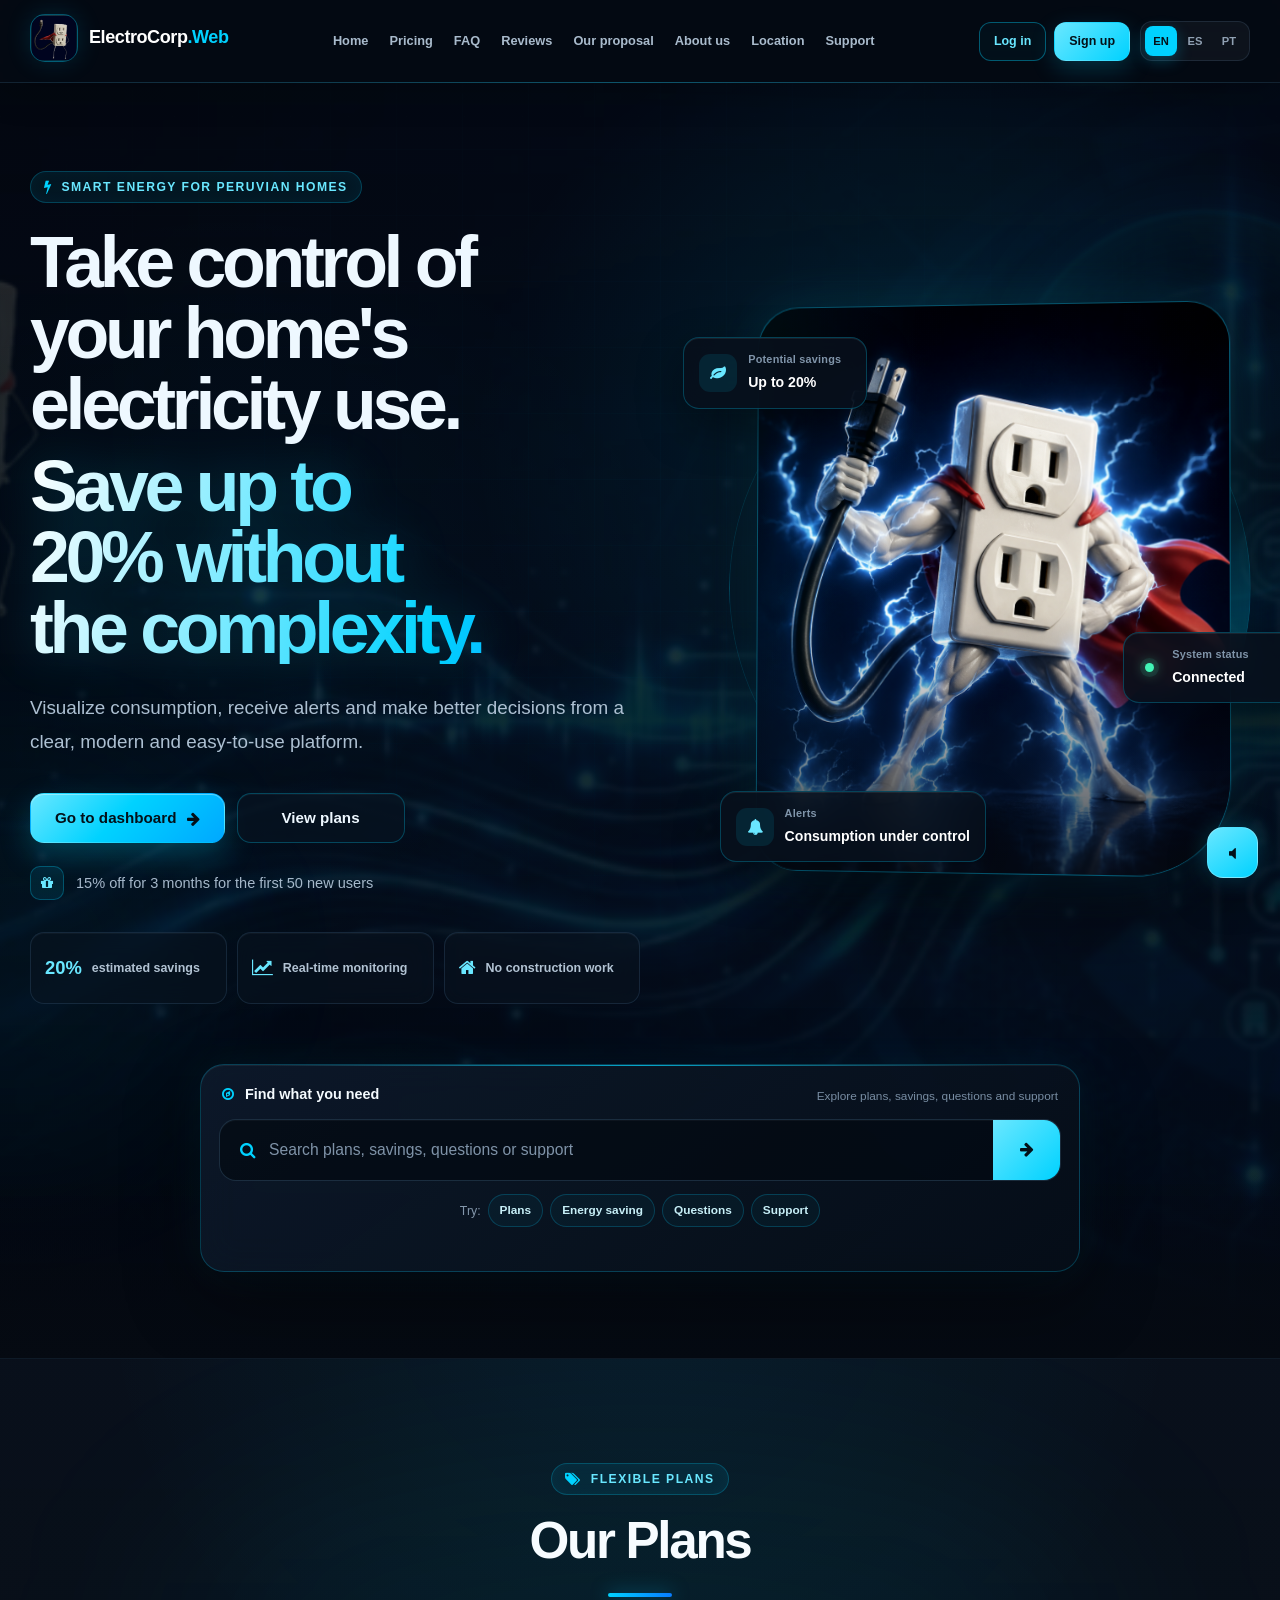
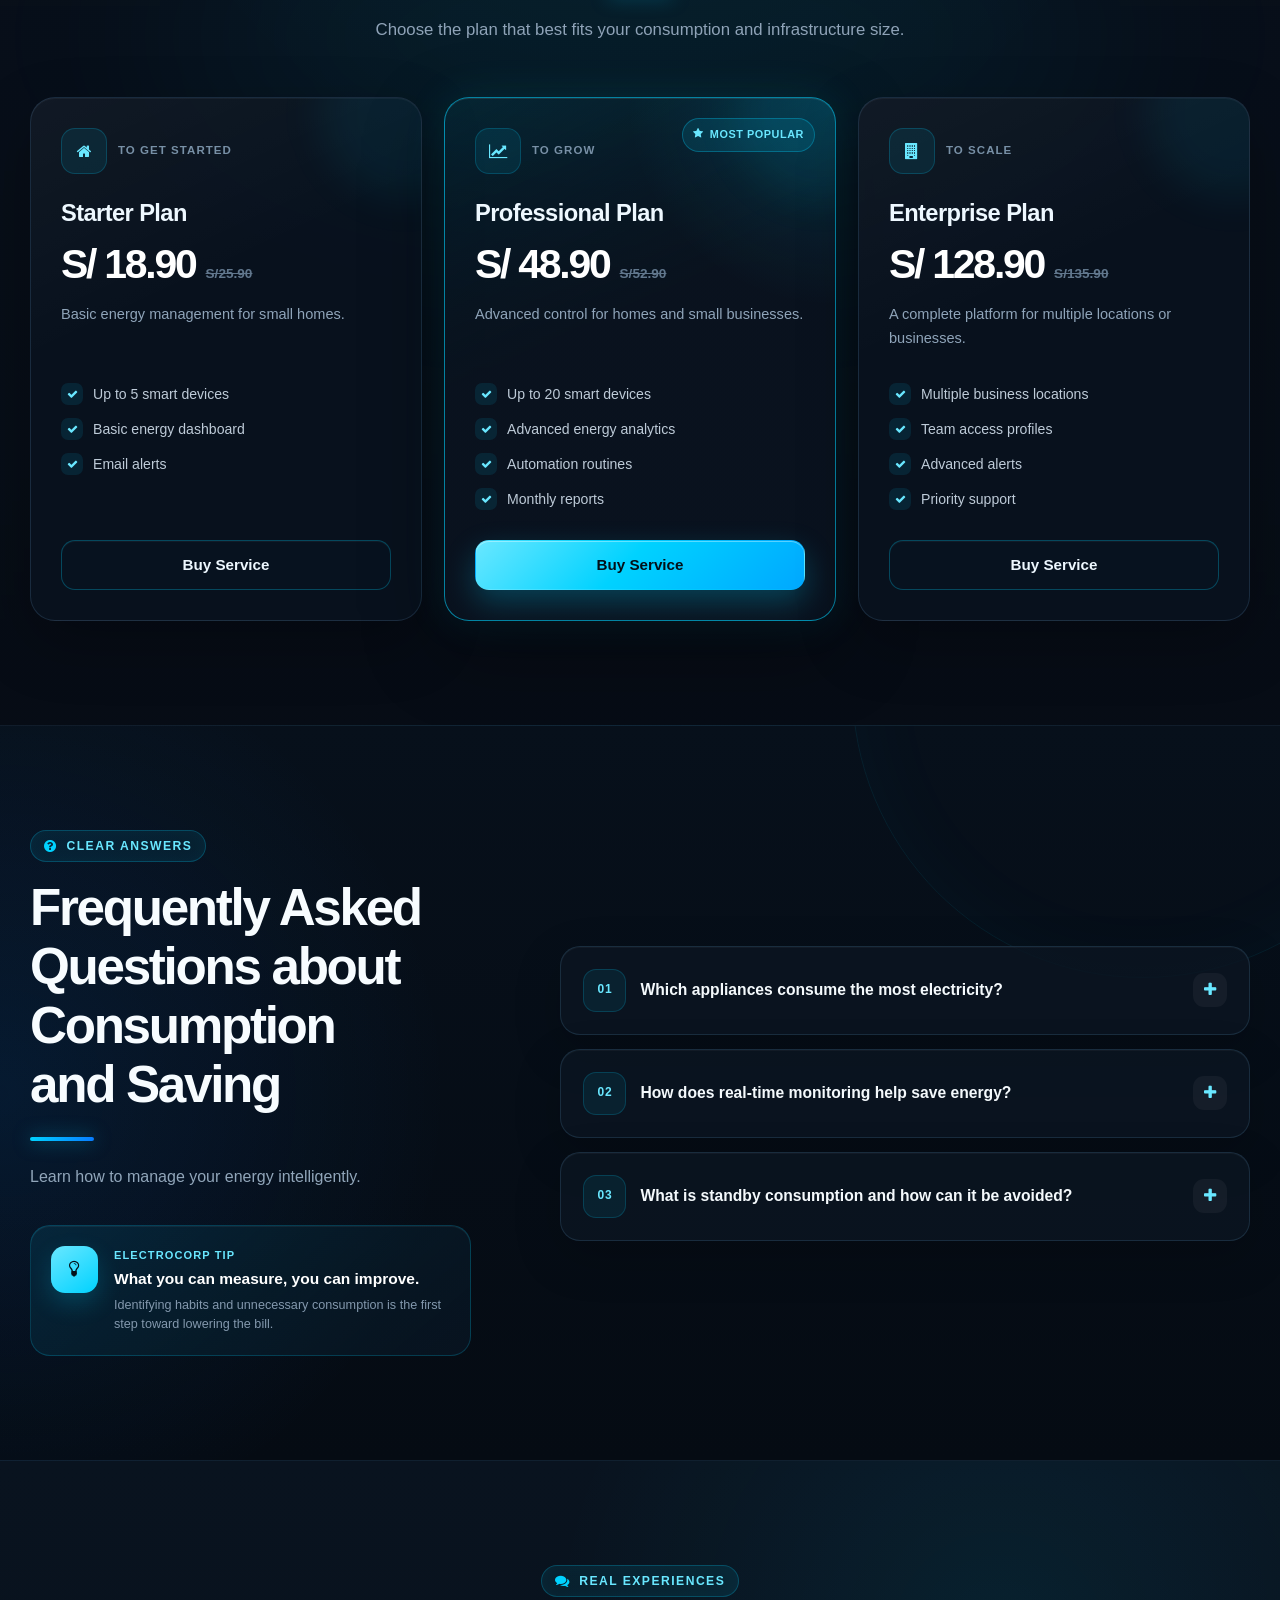
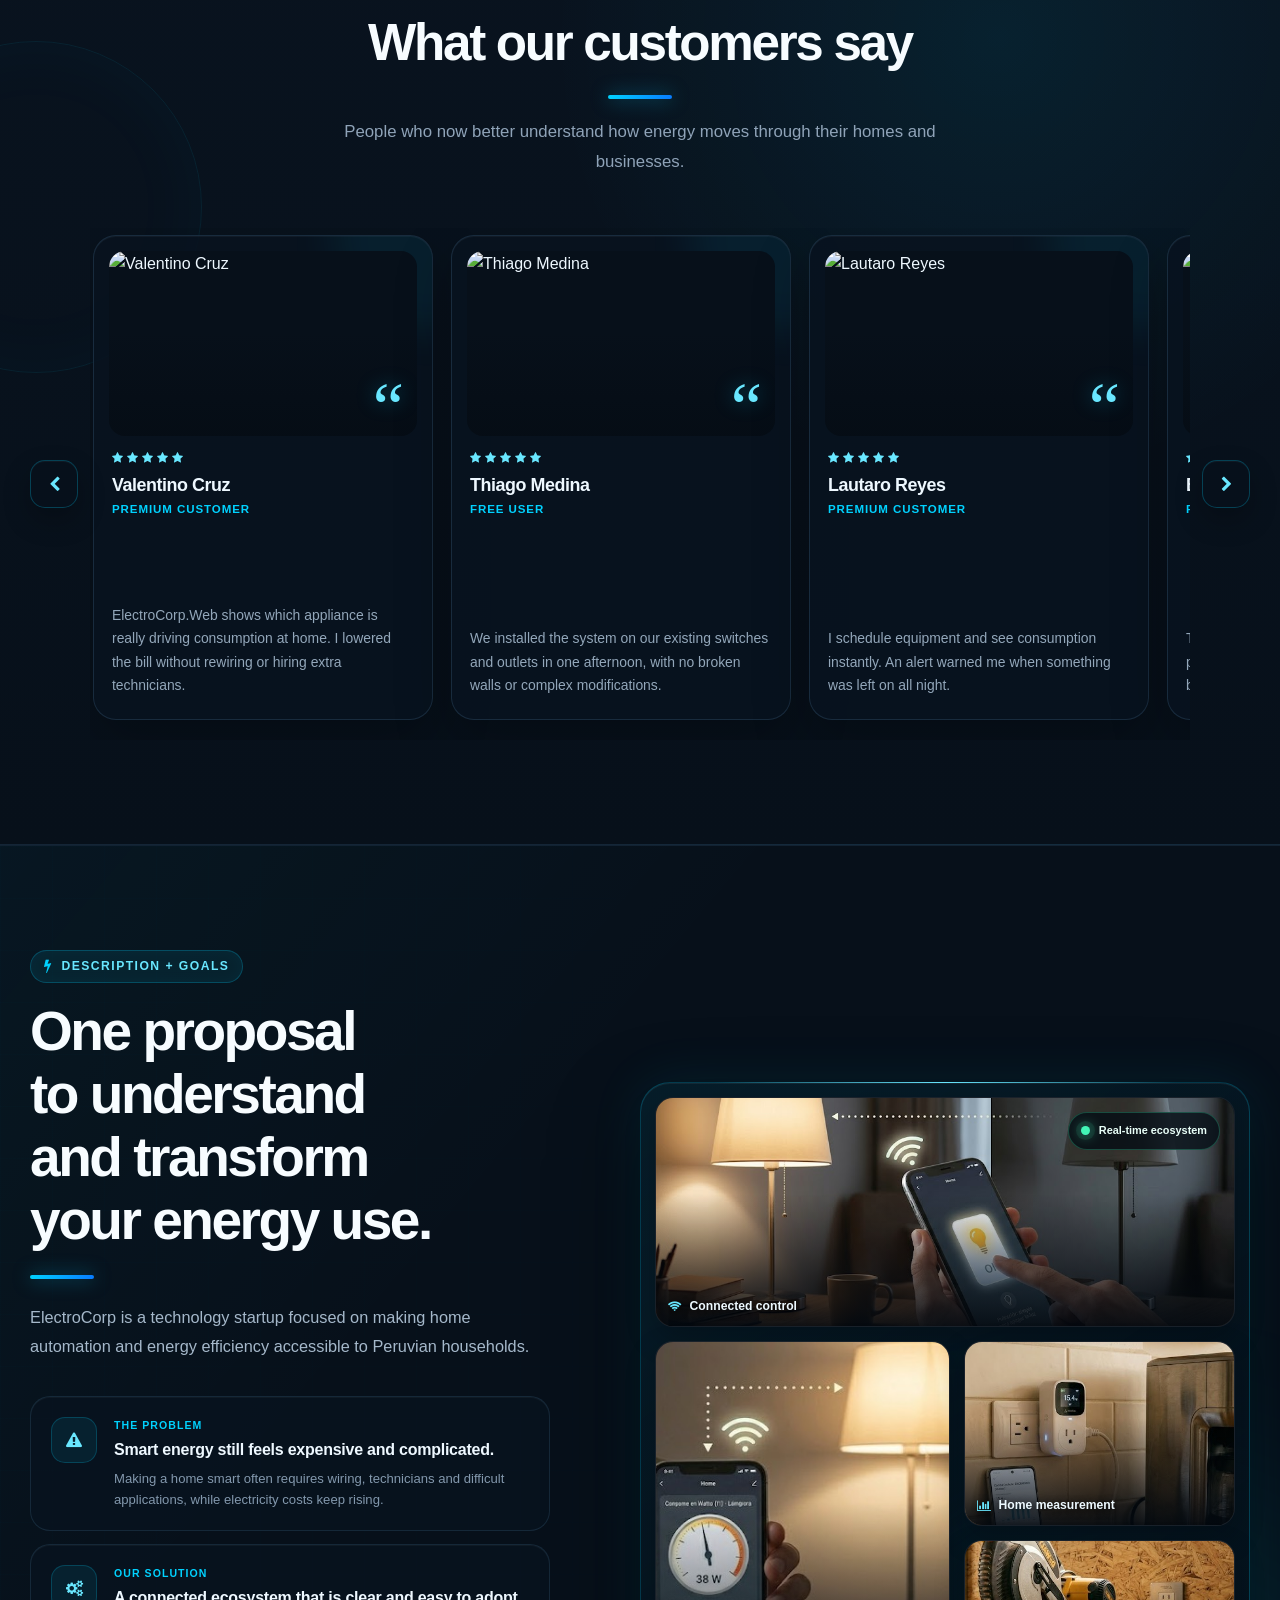
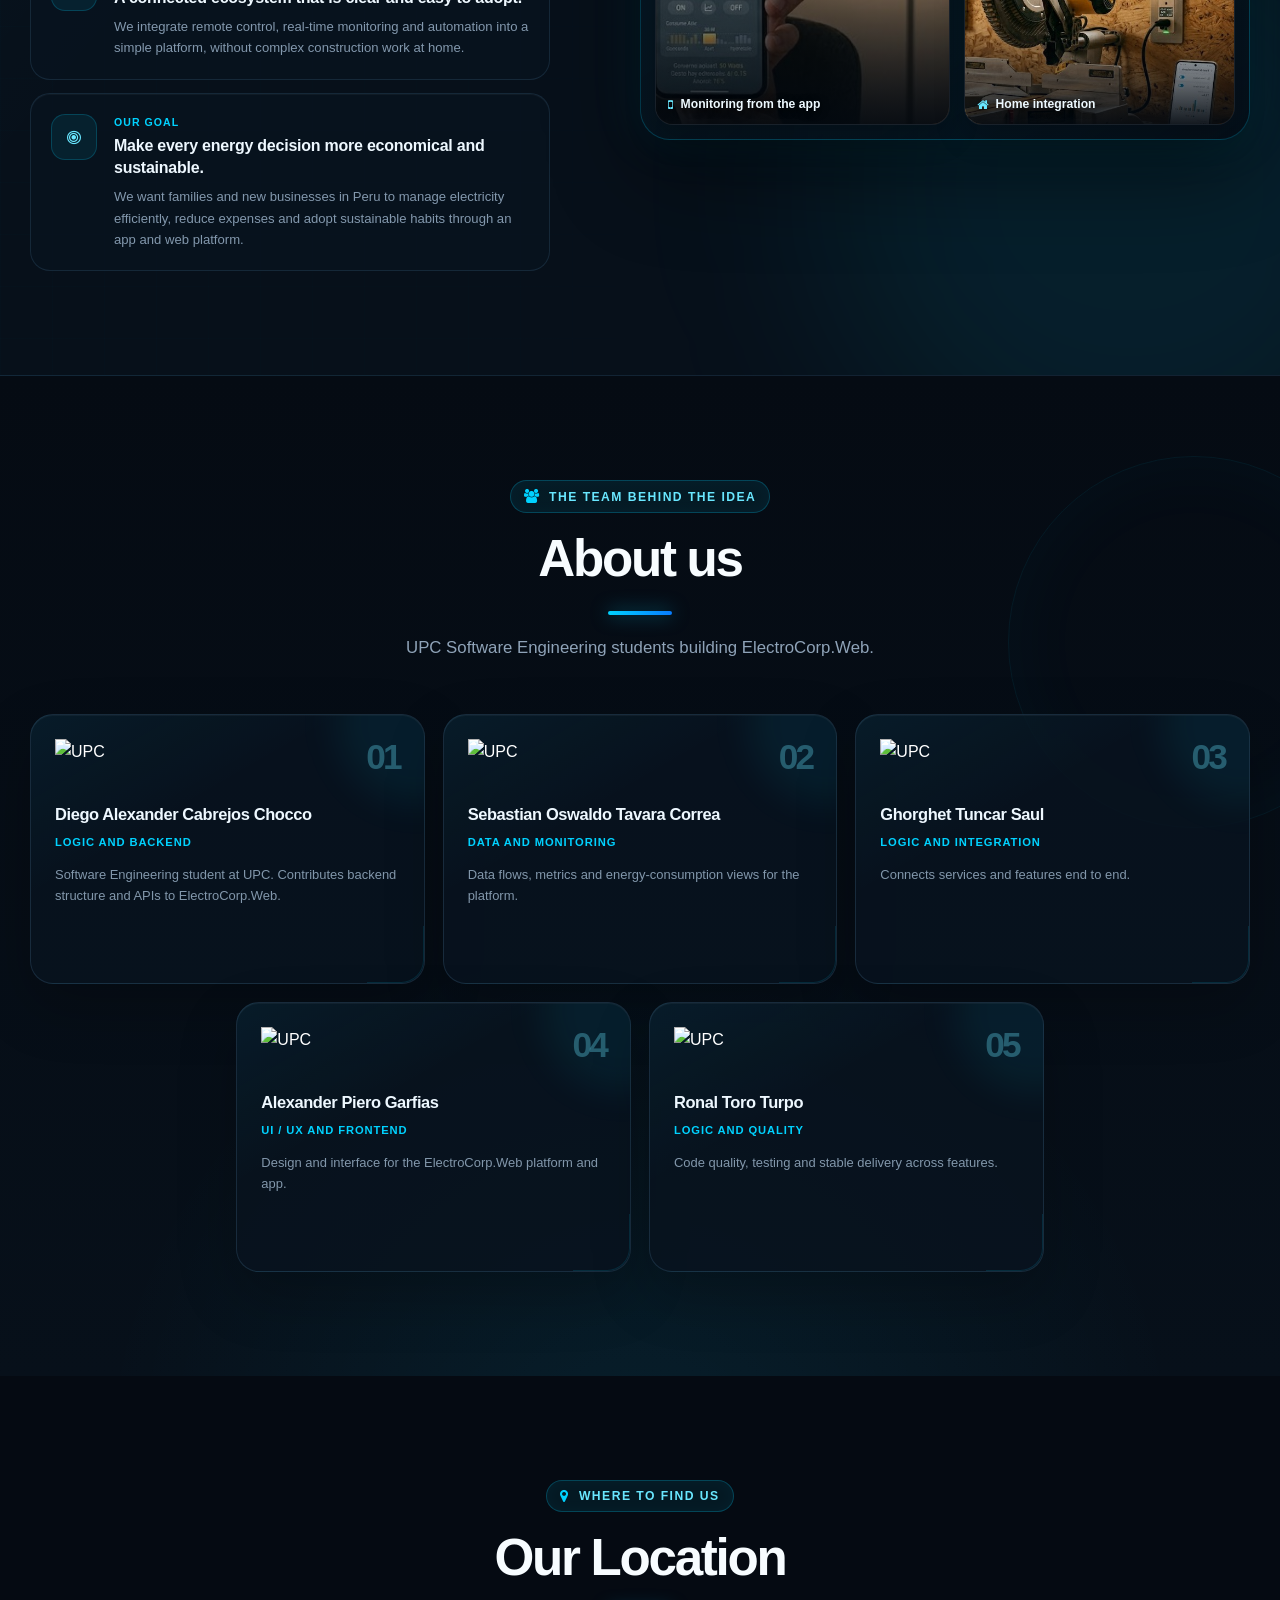
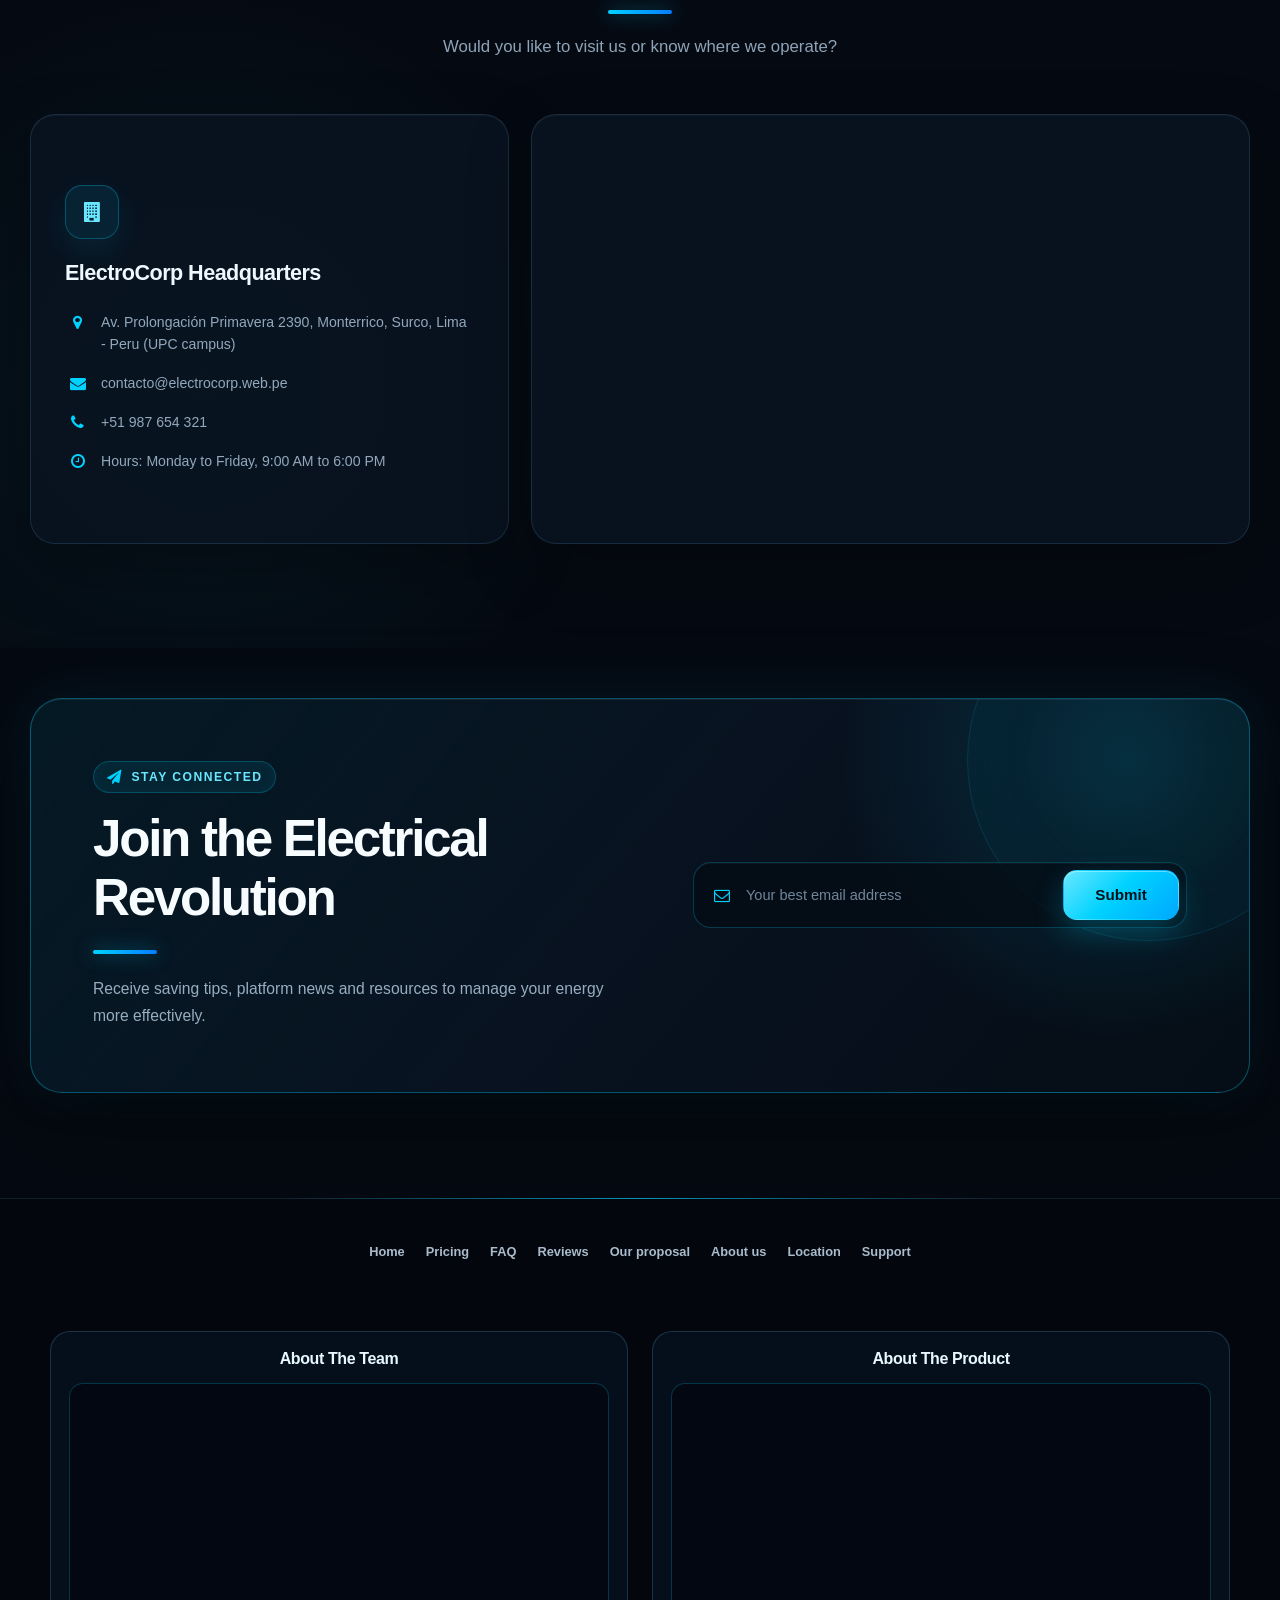
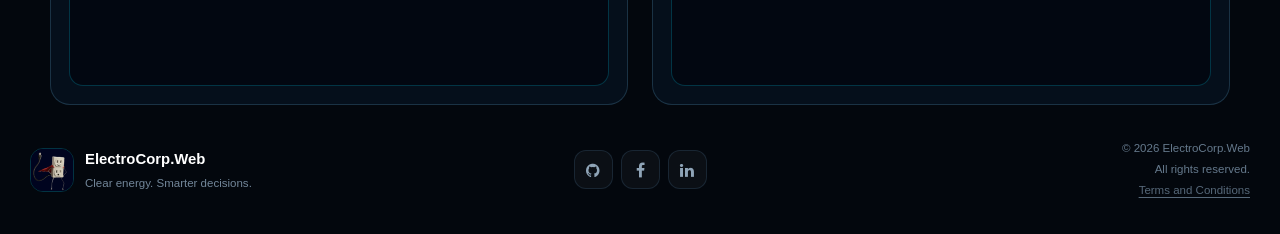
==== commit 2614080e: "Fix: Update of the Landing Page" ====
--- a/index.html
+++ b/index.html
@@ -1,5 +1,5 @@
 <!DOCTYPE html>
-<html lang="es">
+<html lang="en">
 <head>
   <meta charset="UTF-8">
   <meta name="viewport" content="width=device-width, initial-scale=1.0">
@@ -564,10 +564,39 @@
 
     <br>
 
+    <div class="footer-videos">
+      <div class="footer-video-card">
+        <h3>About The Team</h3>
+        <div class="footer-video-frame">
+          <iframe
+                  src="https://www.youtube.com/embed/zALarkP7iTo"
+                  title="About The Team - ElectroNex"
+                  allow="accelerometer; autoplay; clipboard-write; encrypted-media; gyroscope; picture-in-picture; web-share"
+                  allowfullscreen>
+          </iframe>
+        </div>
+      </div>
+
+      <div class="footer-video-card">
+        <h3>About The Product</h3>
+        <div class="footer-video-frame">
+          <iframe
+                  src="https://www.youtube.com/embed/9PpAapLjpp8"
+                  title="About The Product - ElectroNex"
+                  allow="accelerometer; autoplay; clipboard-write; encrypted-media; gyroscope; picture-in-picture; web-share"
+                  allowfullscreen>
+          </iframe>
+        </div>
+      </div>
+    </div>
+
     <div class="footer-shell">
       <div class="footer-brand">
         <img src="img/logo.png" alt="" width="42" height="42">
-        <div><strong>ElectroCorp.Web</strong><span data-i18n="footer_tagline">Energía clara. Decisiones inteligentes.</span></div>
+        <div>
+          <strong>ElectroCorp.Web</strong>
+          <span data-i18n="footer_tagline">Energía clara. Decisiones inteligentes.</span>
+        </div>
       </div>
 
       <ul class="footer-socials" aria-label="Redes sociales">
@@ -579,6 +608,11 @@
       <div class="footer-legal">
         <p>© 2026 ElectroCorp.Web</p>
         <p data-i18n="footer_rights">Todos los derechos reservados.</p>
+        <p>
+          <a href="terms.html" class="footer-terms-link" data-i18n="footer_terms">
+            Terms and Conditions
+          </a>
+        </p>
       </div>
     </div>
 
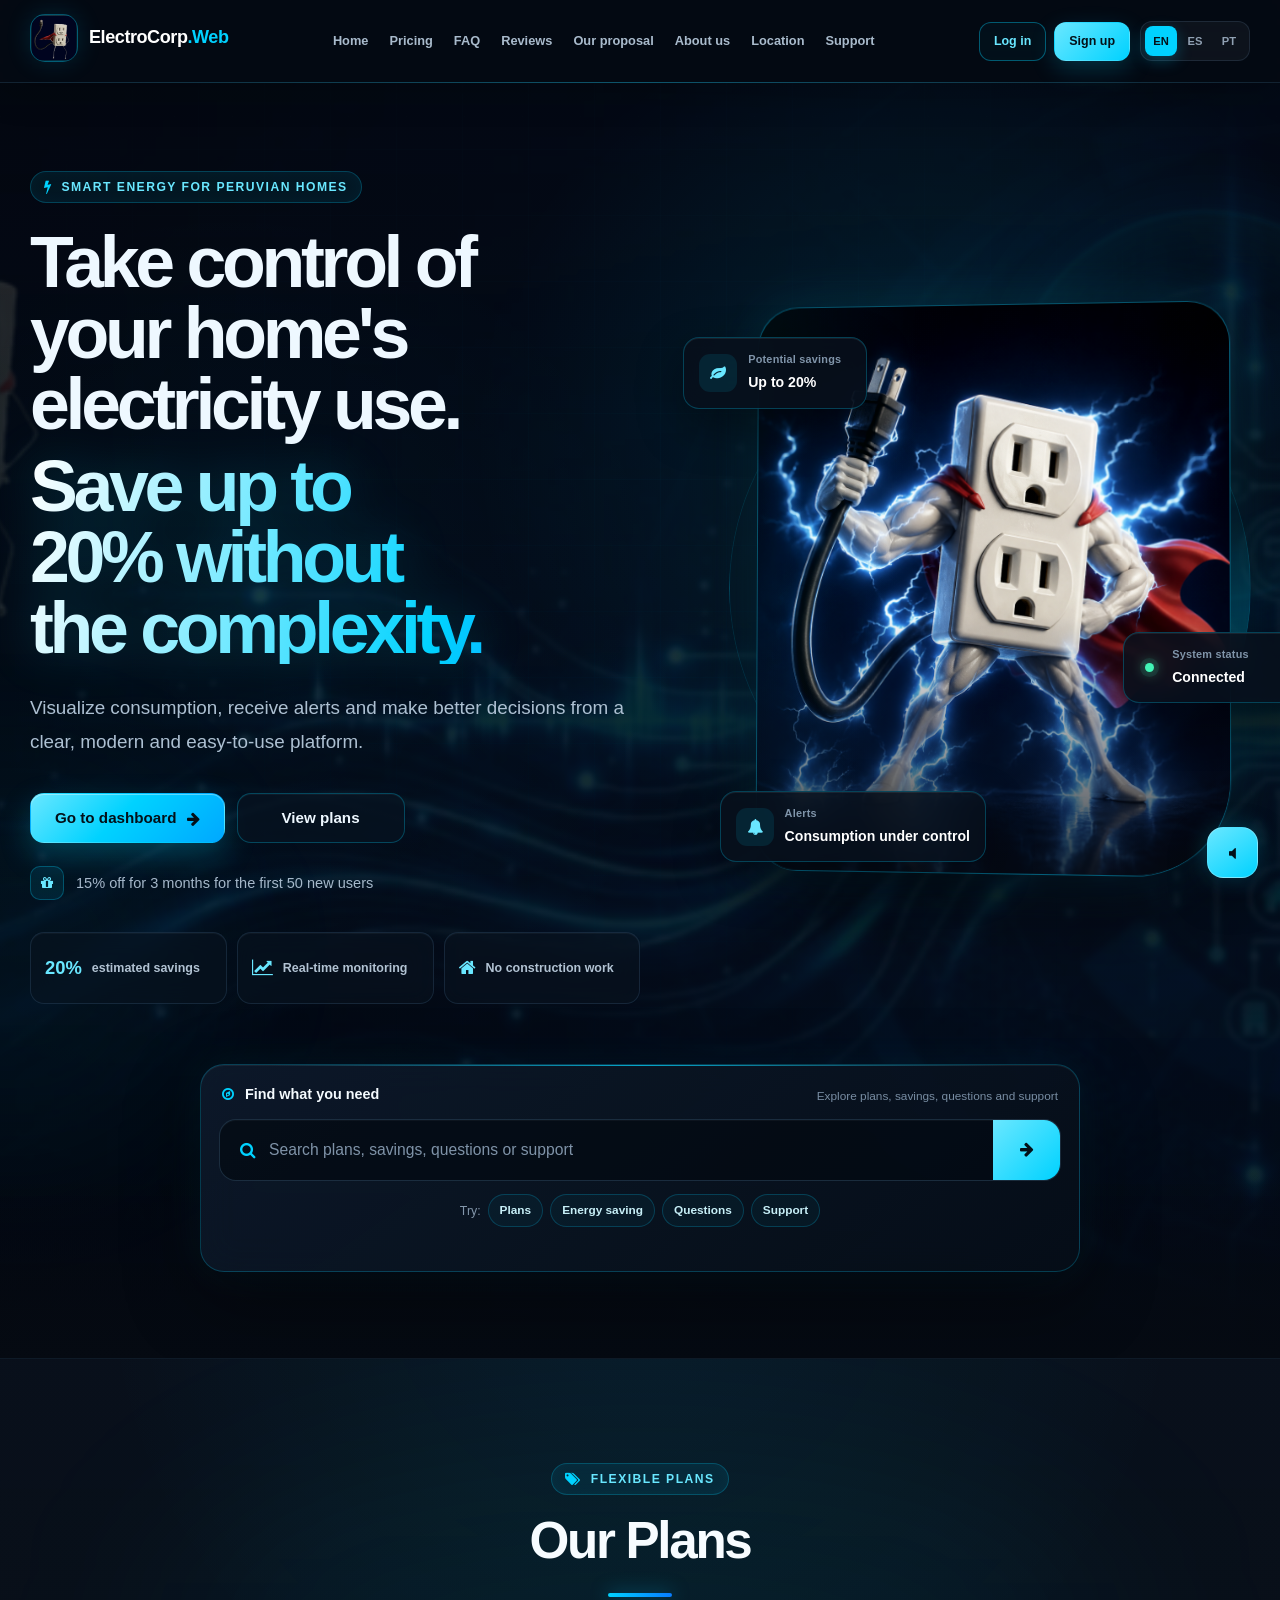
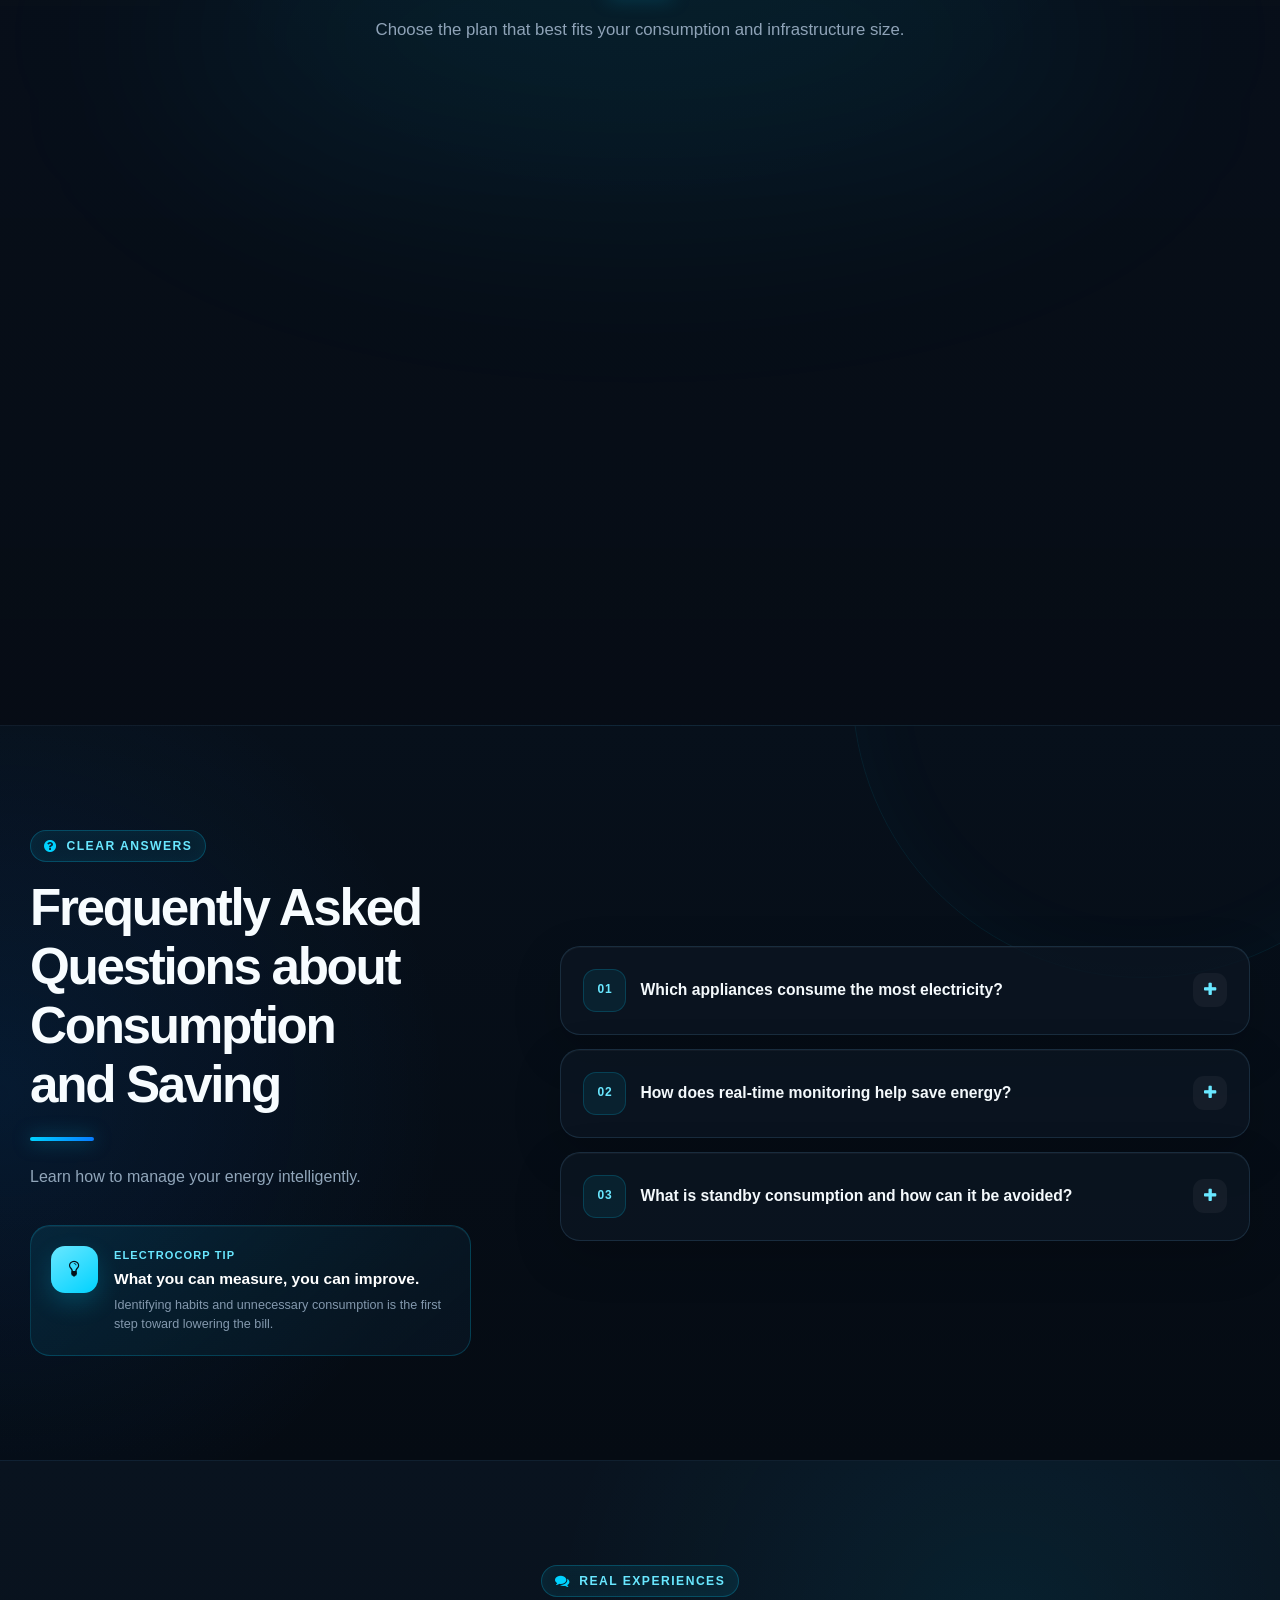
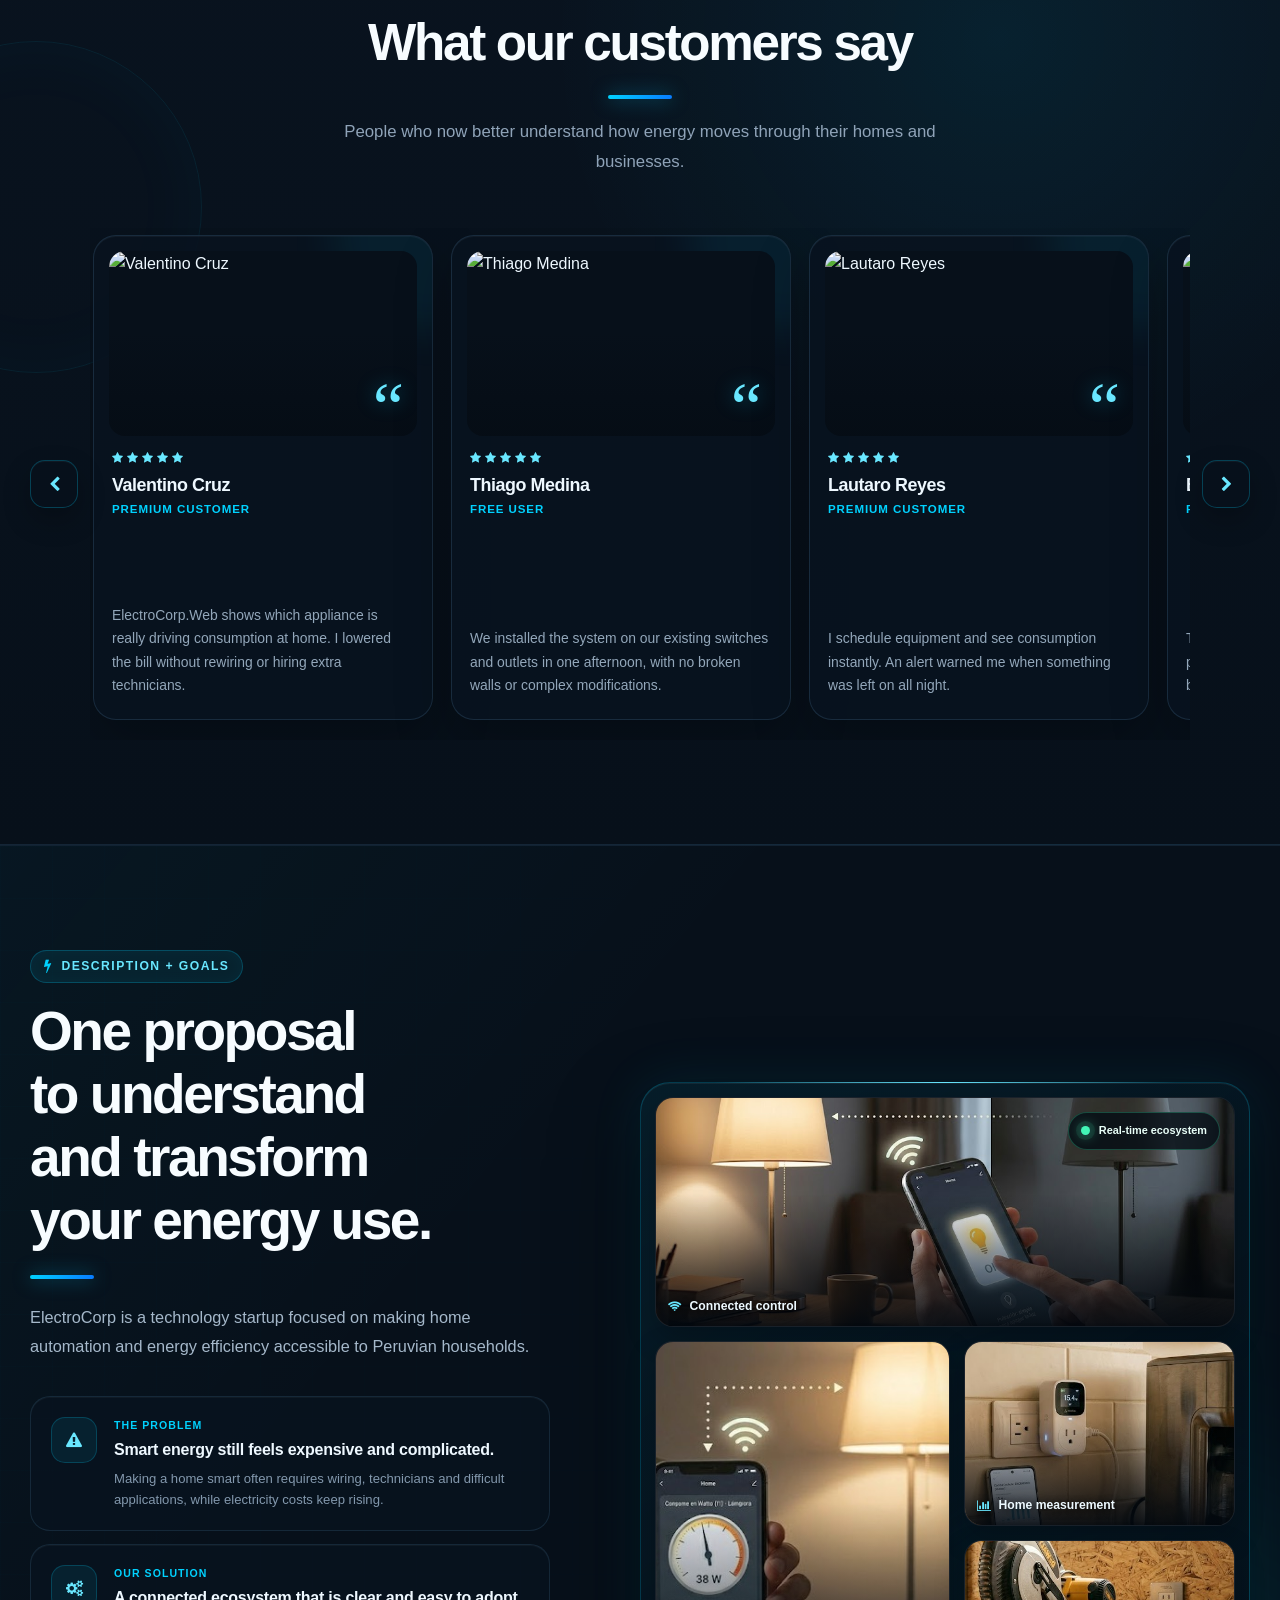
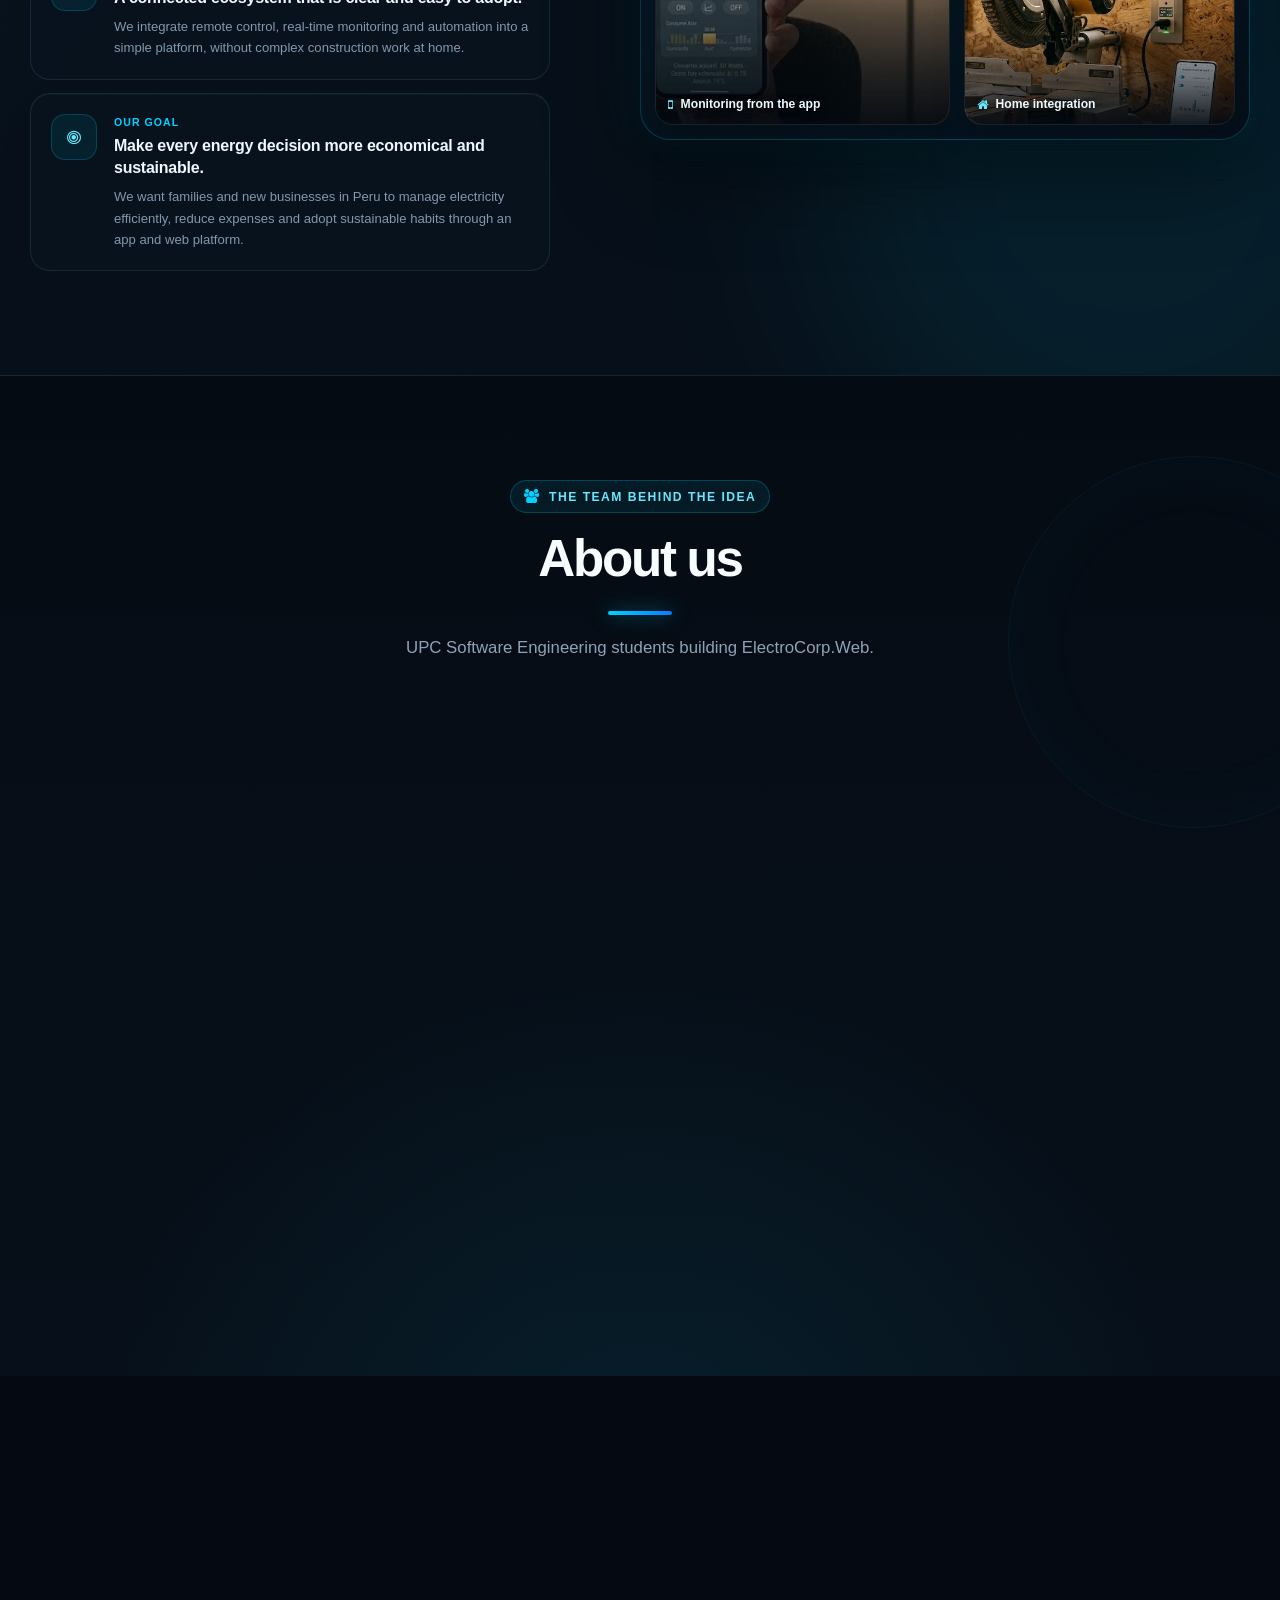
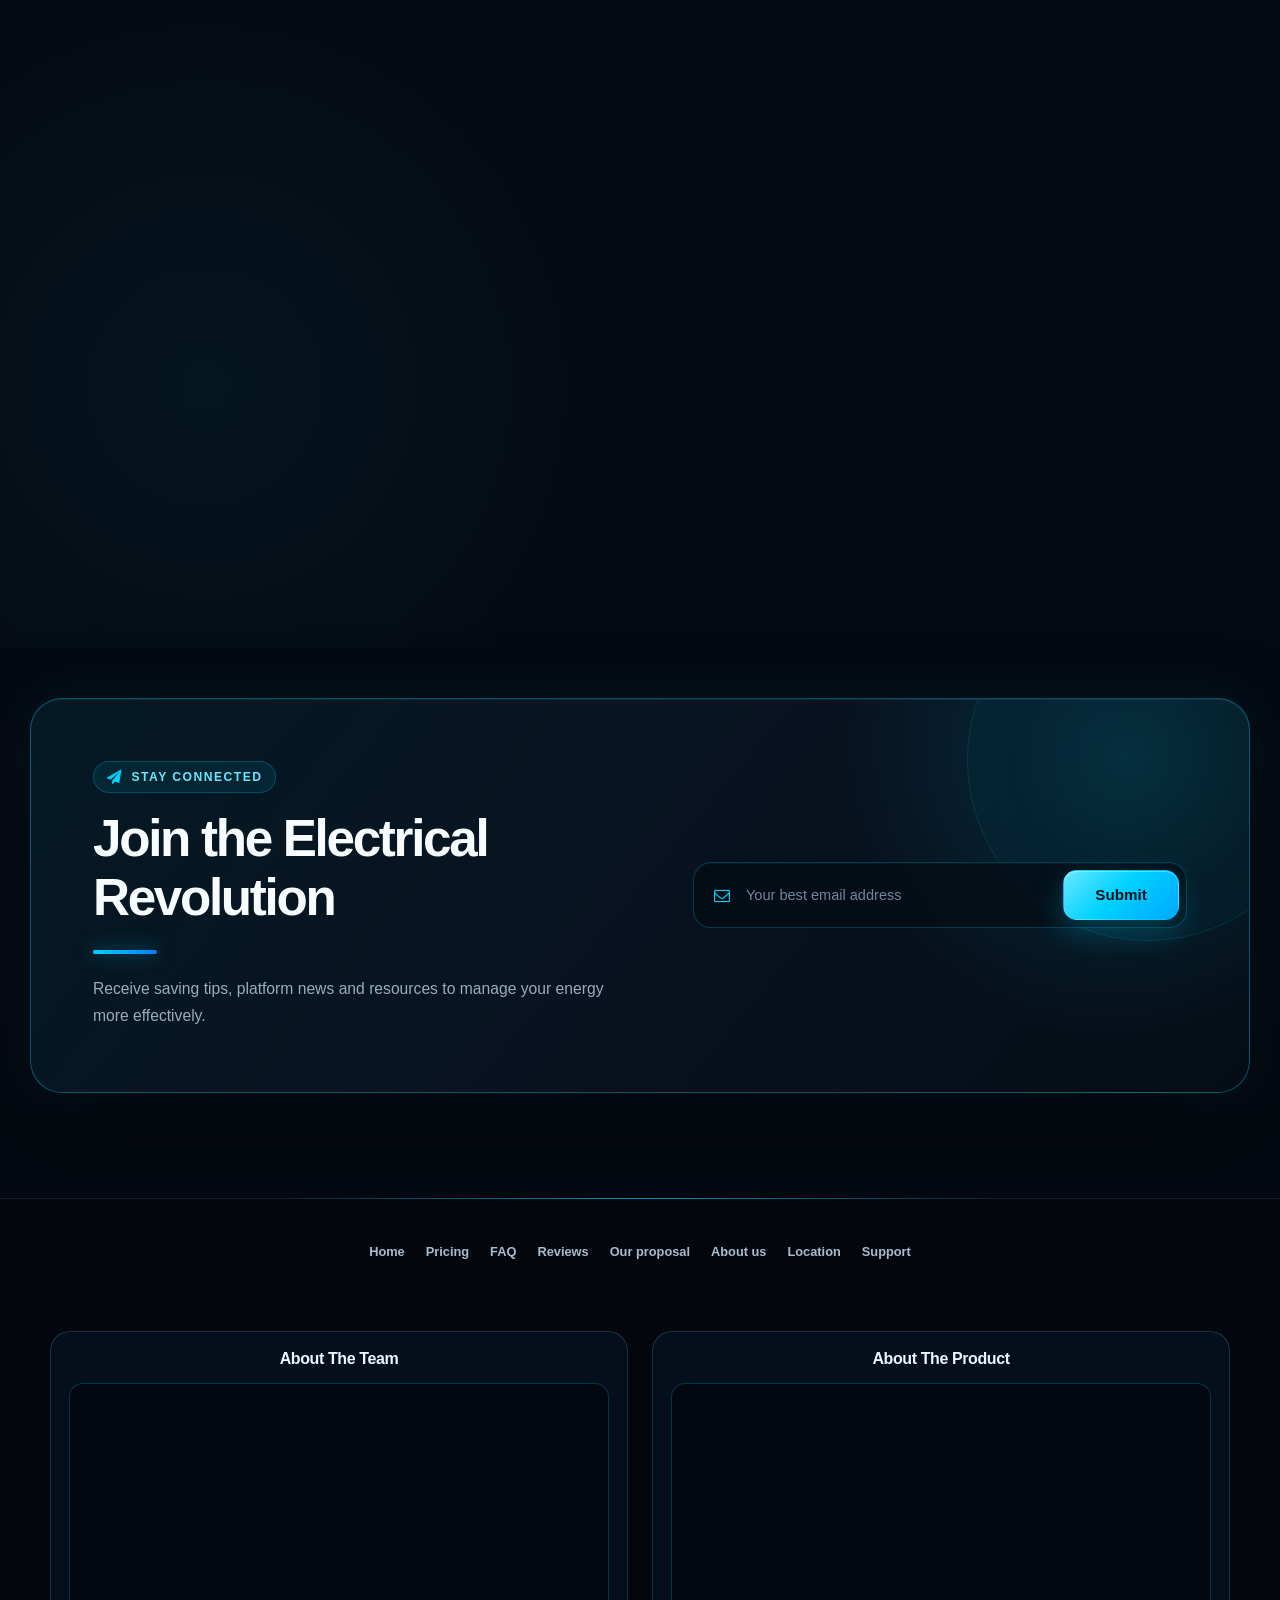
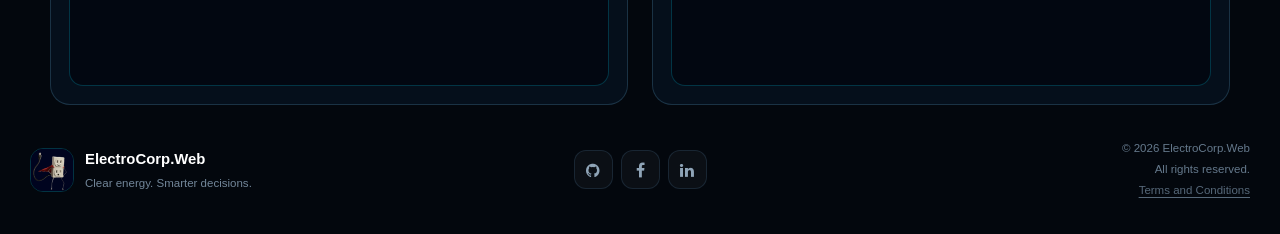
==== commit ea9fcb2a: "Fix: Update index.html" ====
--- a/index.html
+++ b/index.html
@@ -37,8 +37,8 @@
       </nav>
 
       <div class="header-actions">
-        <a href="https://electrocorp-appweb.onrender.com" class="header-btn header-btn-outline" data-i18n="nav_login">Iniciar sesión</a>
-        <a href="https://electrocorp-appweb.onrender.com" class="header-btn header-btn-primary" data-i18n="nav_register">Registrarse</a>
+        <a href="https://frontend-srlf.onrender.com" class="header-btn header-btn-outline" data-i18n="nav_login">Iniciar sesión</a>
+        <a href="https://frontend-srlf.onrender.com" class="header-btn header-btn-primary" data-i18n="nav_register">Registrarse</a>
         <div class="lang-selector" aria-label="Selector de idioma">
           <button type="button" onclick="setLanguage('en')" class="lang-btn" id="btn-lang-en">EN</button>
           <button type="button" onclick="setLanguage('es')" class="lang-btn active" id="btn-lang-es">ES</button>
@@ -73,7 +73,7 @@
             </p>
 
             <div class="hero-actions">
-              <a href="https://electrocorp-appweb.onrender.com" class="btn btn-primary hero-dashboard-btn">
+              <a href="https://frontend-srlf.onrender.com" class="btn btn-primary hero-dashboard-btn">
                 <span data-i18n="hero_dashboard">Ir al dashboard</span>
                 <i class="fa fa-arrow-right" aria-hidden="true"></i>
               </a>
@@ -216,7 +216,7 @@
               <li data-i18n="normal_plan_li2"><i class="fa fa-check"></i> Panel de energía básico</li>
               <li data-i18n="normal_plan_li3"><i class="fa fa-check"></i> Alertas por correo electrónico</li>
             </ul>
-            <a href="https://electrocorp-appweb.onrender.com" class="btn btn-secondary plan-btn" data-i18n="btn_start">Comprar Servicio</a>
+            <a href="https://frontend-srlf.onrender.com" class="btn btn-secondary plan-btn" data-i18n="btn_start">Comprar Servicio</a>
           </article>
 
           <article class="service-card service-card--featured search-target" id="plan-professional" data-reveal style="--reveal-delay: 100ms;">
@@ -234,7 +234,7 @@
               <li data-i18n="pro_plan_li3"><i class="fa fa-check"></i> Rutinas de automatización</li>
               <li data-i18n="pro_plan_li4"><i class="fa fa-check"></i> Reportes mensuales</li>
             </ul>
-            <a href="https://electrocorp-appweb.onrender.com" class="btn btn-primary plan-btn" data-i18n="btn_pro">Comprar Servicio</a>
+            <a href="https://frontend-srlf.onrender.com" class="btn btn-primary plan-btn" data-i18n="btn_pro">Comprar Servicio</a>
           </article>
 
           <article class="service-card search-target" id="plan-enterprise" data-reveal style="--reveal-delay: 200ms;">
@@ -251,7 +251,7 @@
               <li data-i18n="plan_ent_li3"><i class="fa fa-check"></i> Alertas avanzadas</li>
               <li data-i18n="plan_ent_li4"><i class="fa fa-check"></i> Soporte prioritario</li>
             </ul>
-            <a href="https://electrocorp-appweb.onrender.com" class="btn btn-secondary plan-btn" data-i18n="btn_contact">Comprar Servicio</a>
+            <a href="https://frontend-srlf.onrender.com" class="btn btn-secondary plan-btn" data-i18n="btn_contact">Comprar Servicio</a>
           </article>
         </div>
       </div>
@@ -569,7 +569,7 @@
         <h3>About The Team</h3>
         <div class="footer-video-frame">
           <iframe
-                  src="https://www.youtube.com/embed/zALarkP7iTo"
+                  src="https://youtu.be/cc1vFuPtmf8"
                   title="About The Team - ElectroNex"
                   allow="accelerometer; autoplay; clipboard-write; encrypted-media; gyroscope; picture-in-picture; web-share"
                   allowfullscreen>
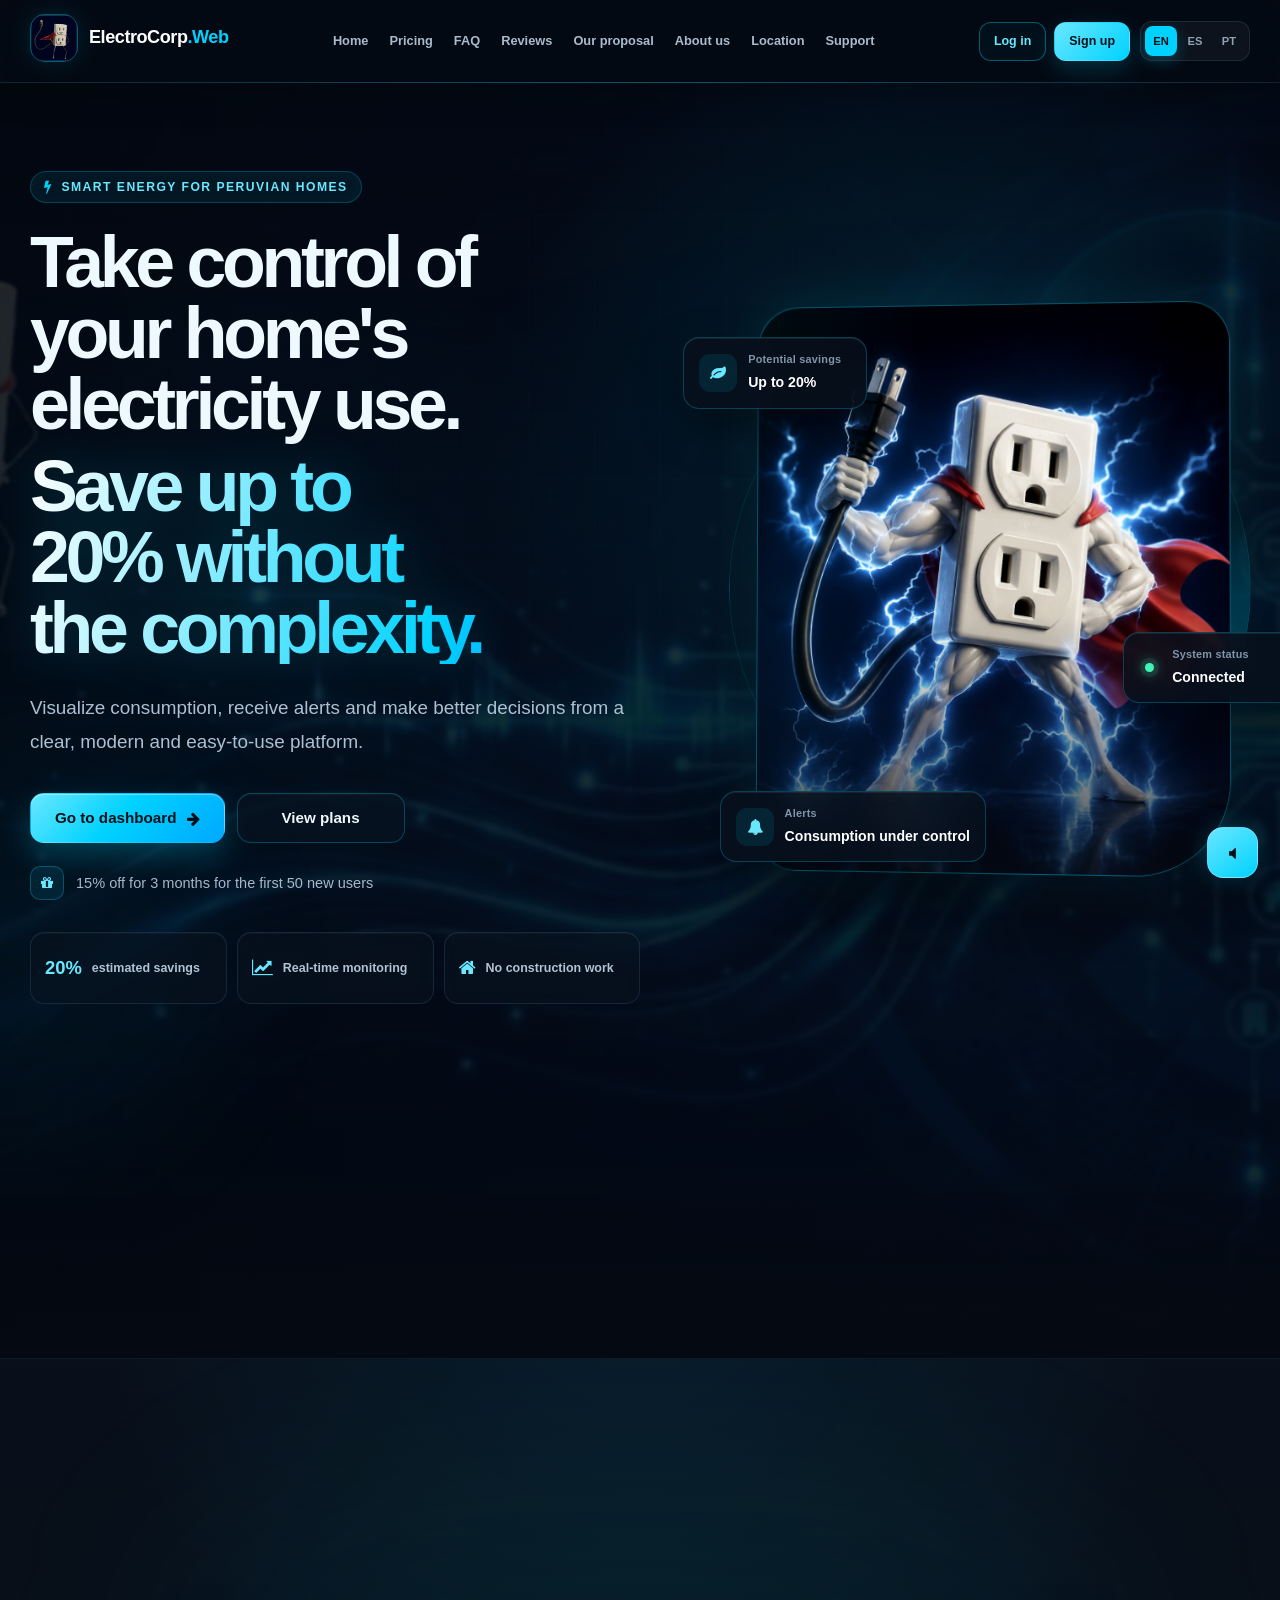
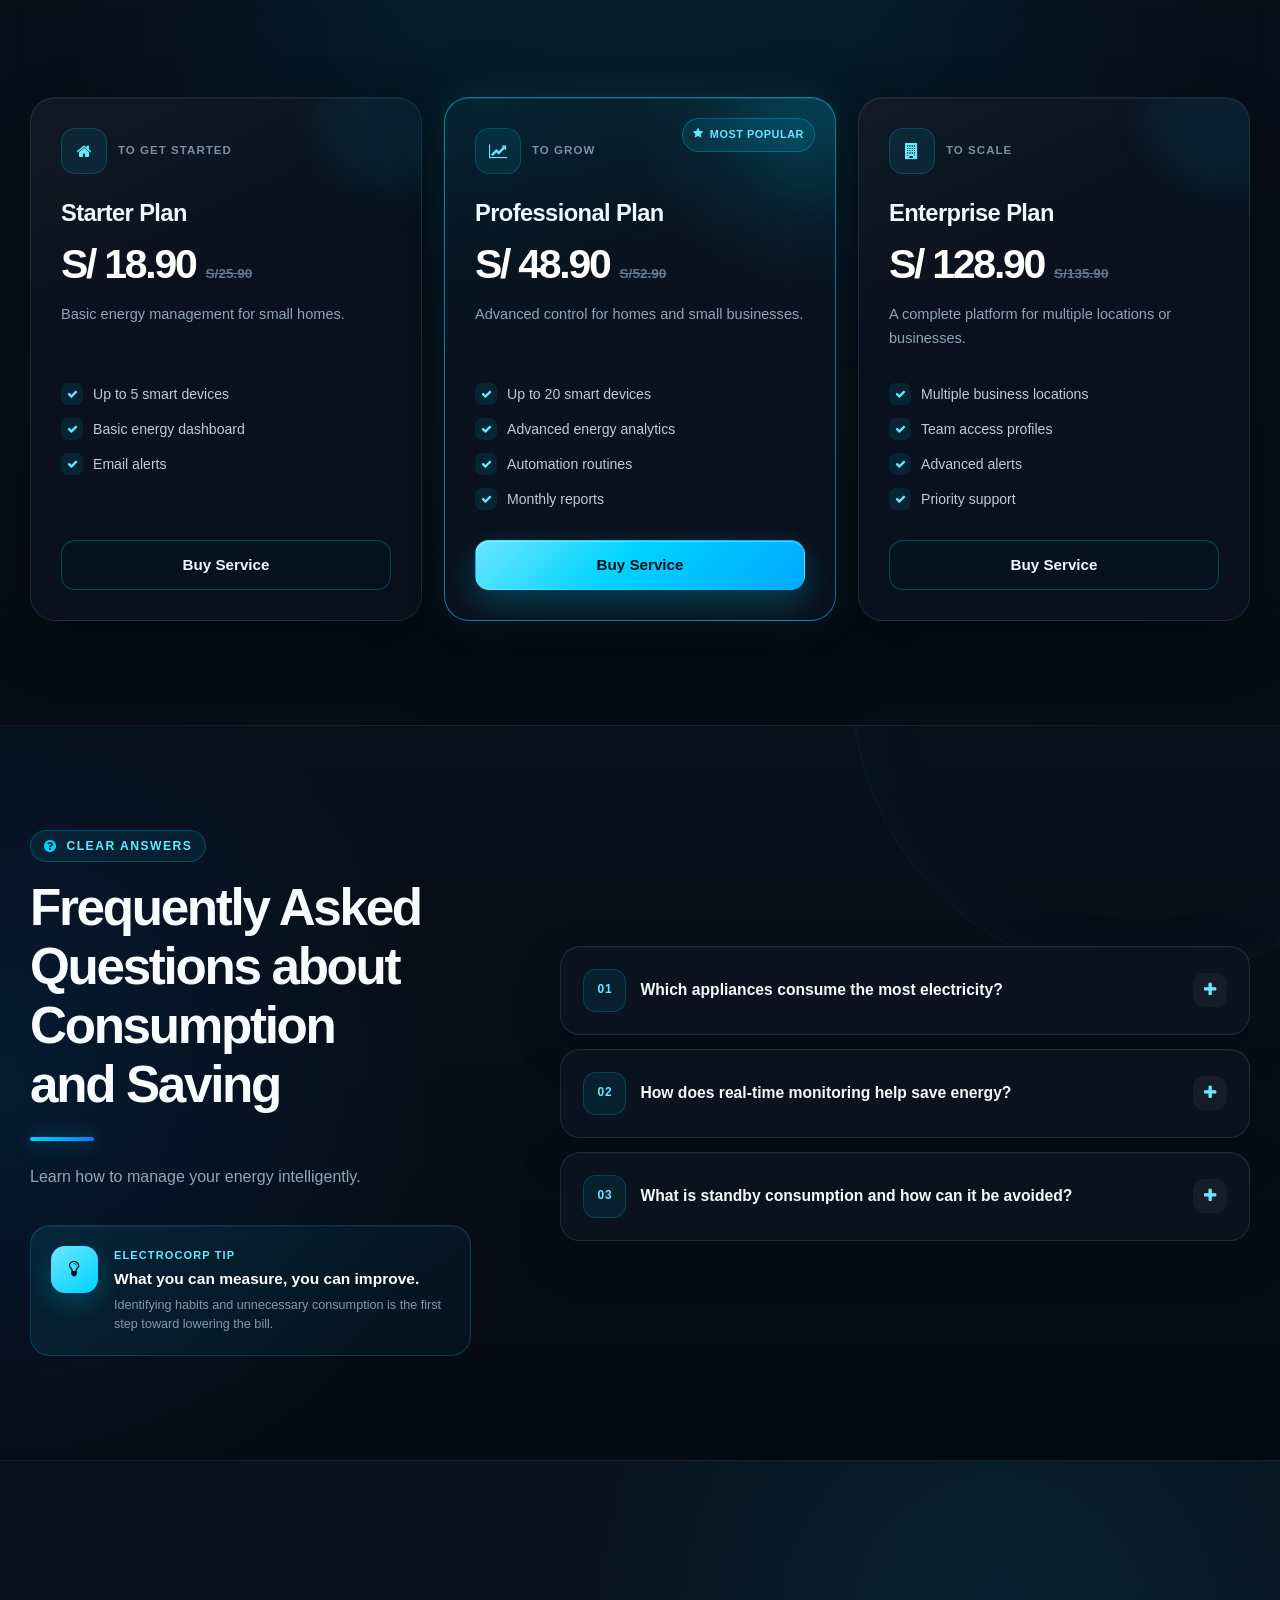
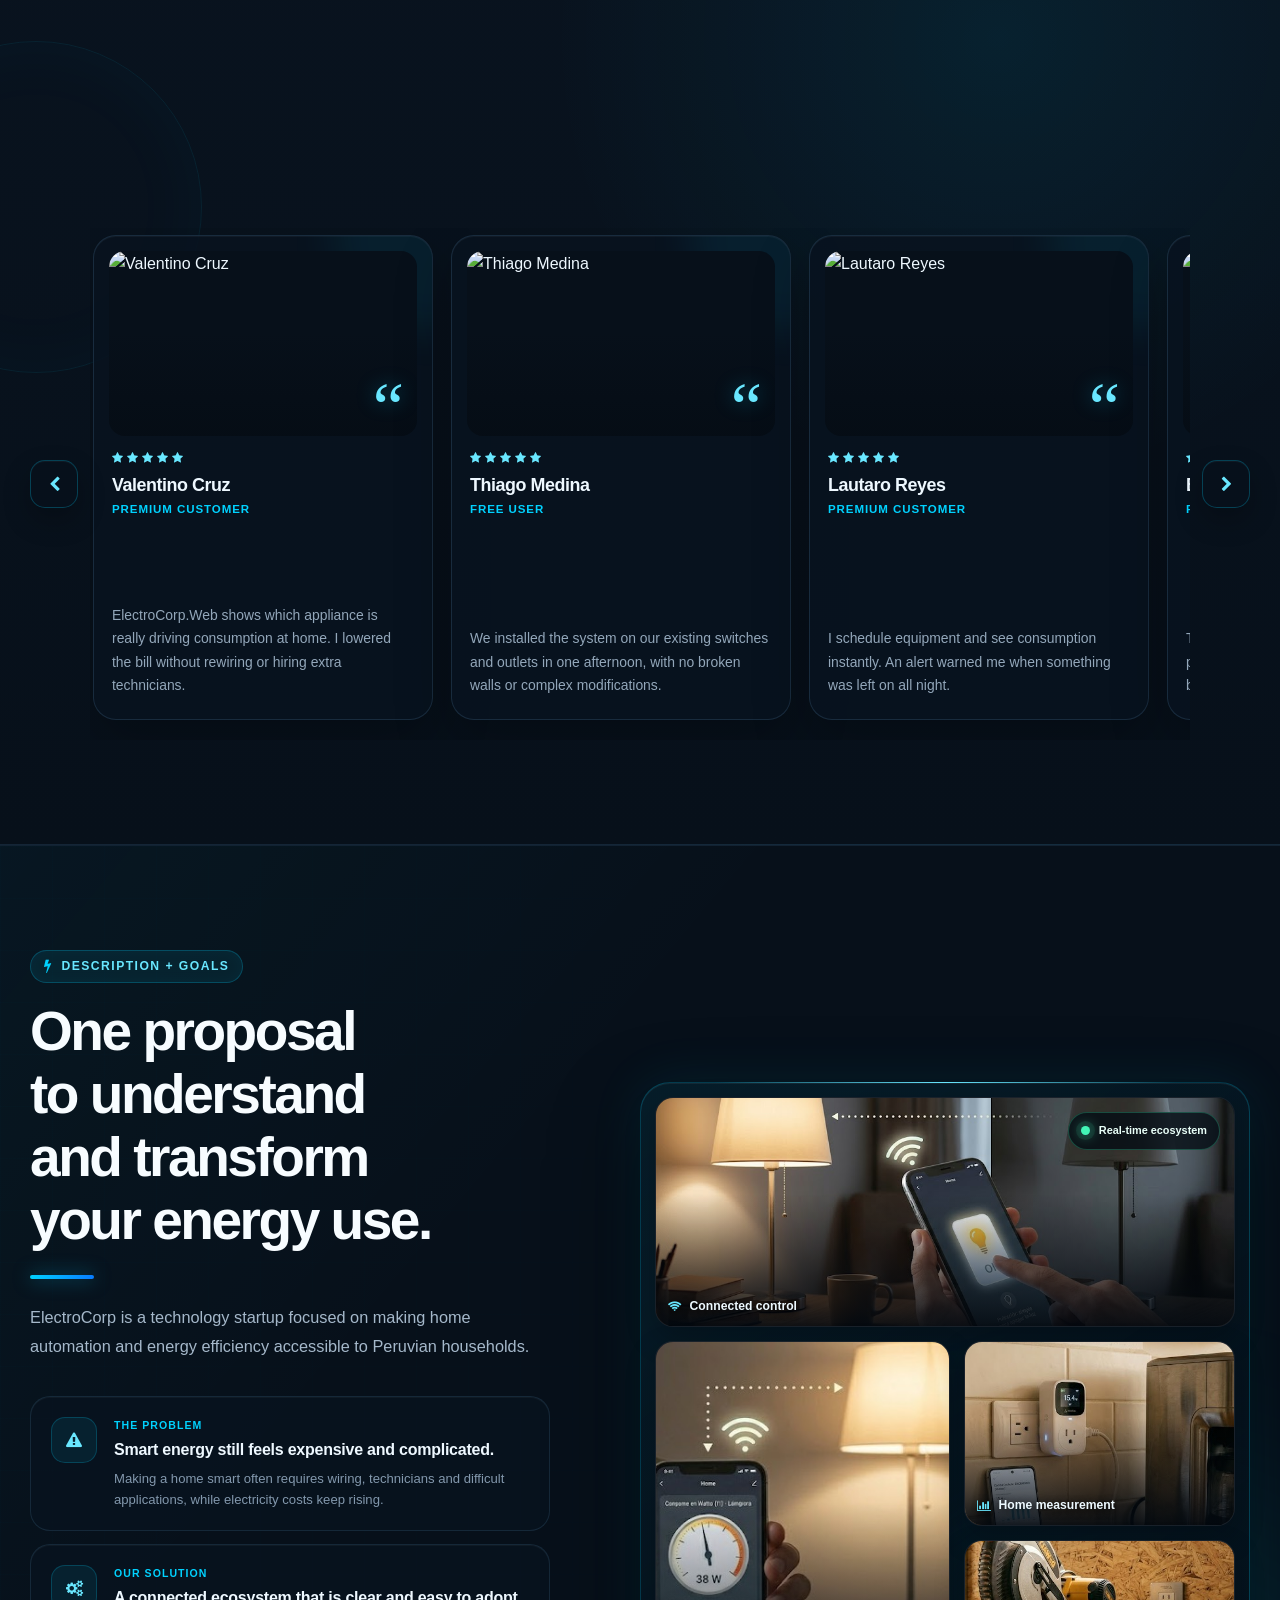
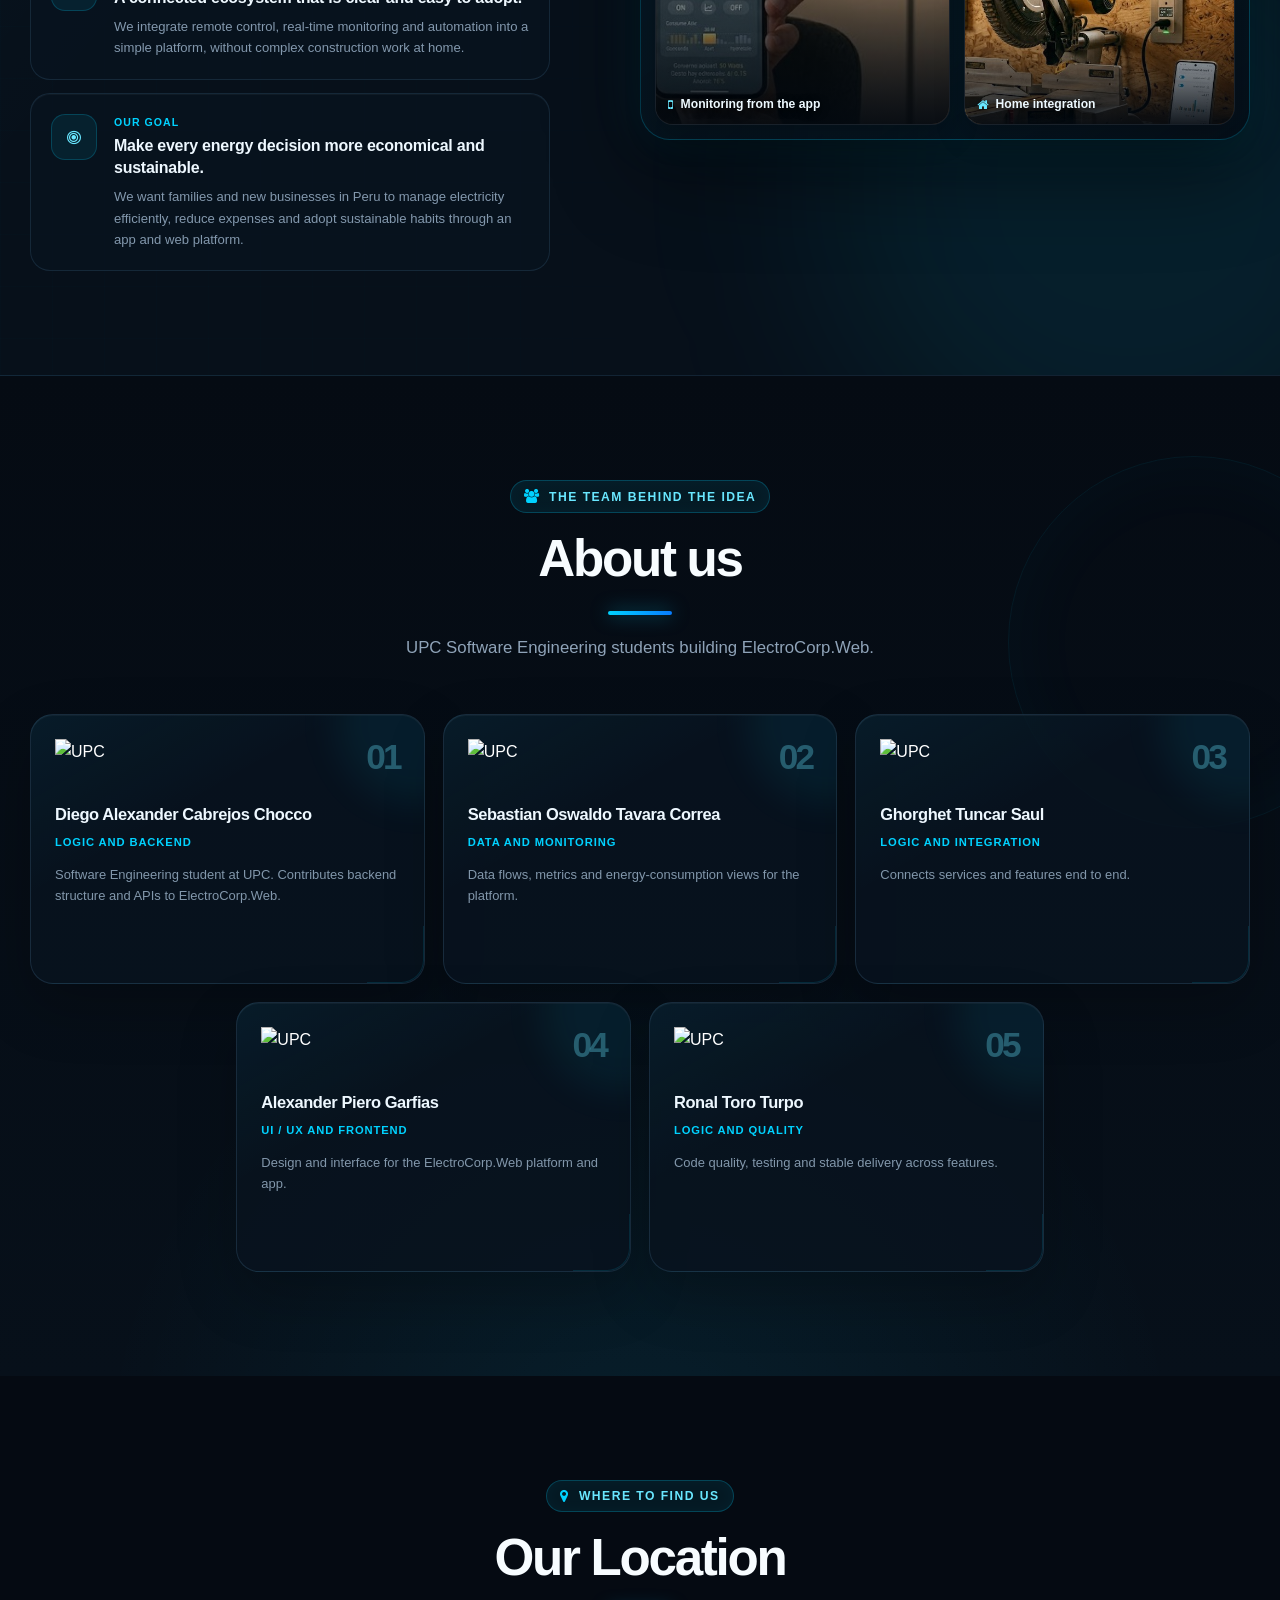
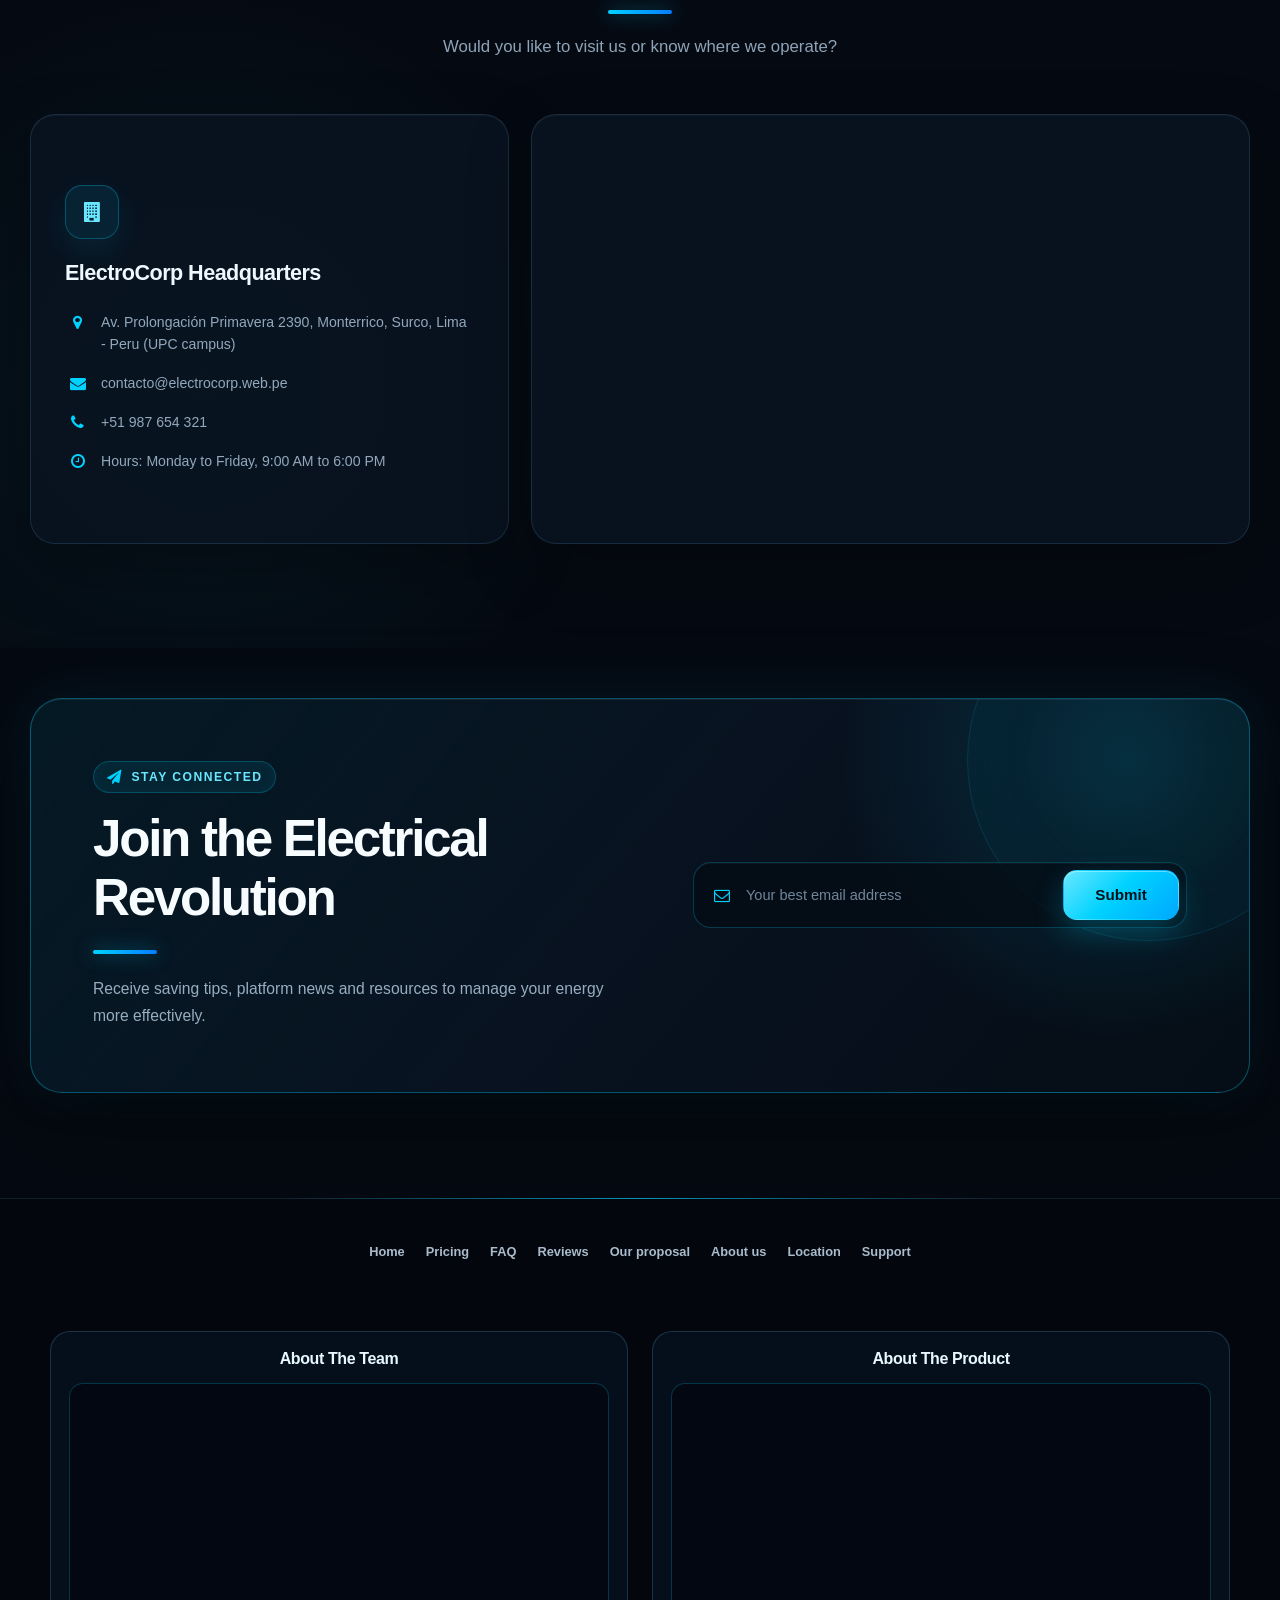
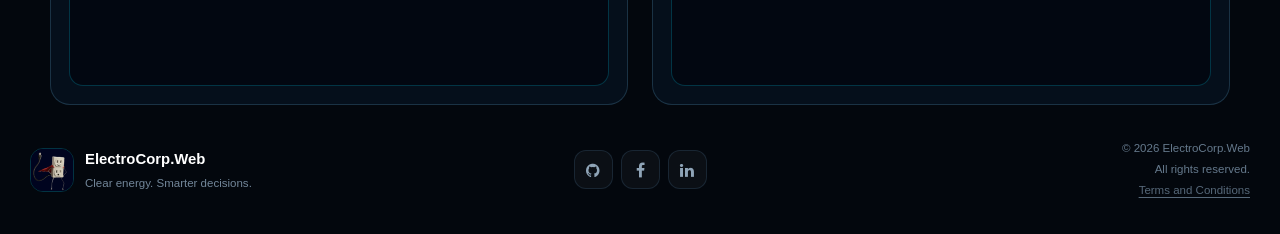
==== commit a7f541c6: "Fix: Update index.html" ====
--- a/index.html
+++ b/index.html
@@ -569,7 +569,7 @@
         <h3>About The Team</h3>
         <div class="footer-video-frame">
           <iframe
-                  src="https://youtu.be/cc1vFuPtmf8"
+                  src="https://youtu.be/cc1vFuPtmf8?si=nhT2GhI3oJpm3vJO"
                   title="About The Team - ElectroNex"
                   allow="accelerometer; autoplay; clipboard-write; encrypted-media; gyroscope; picture-in-picture; web-share"
                   allowfullscreen>
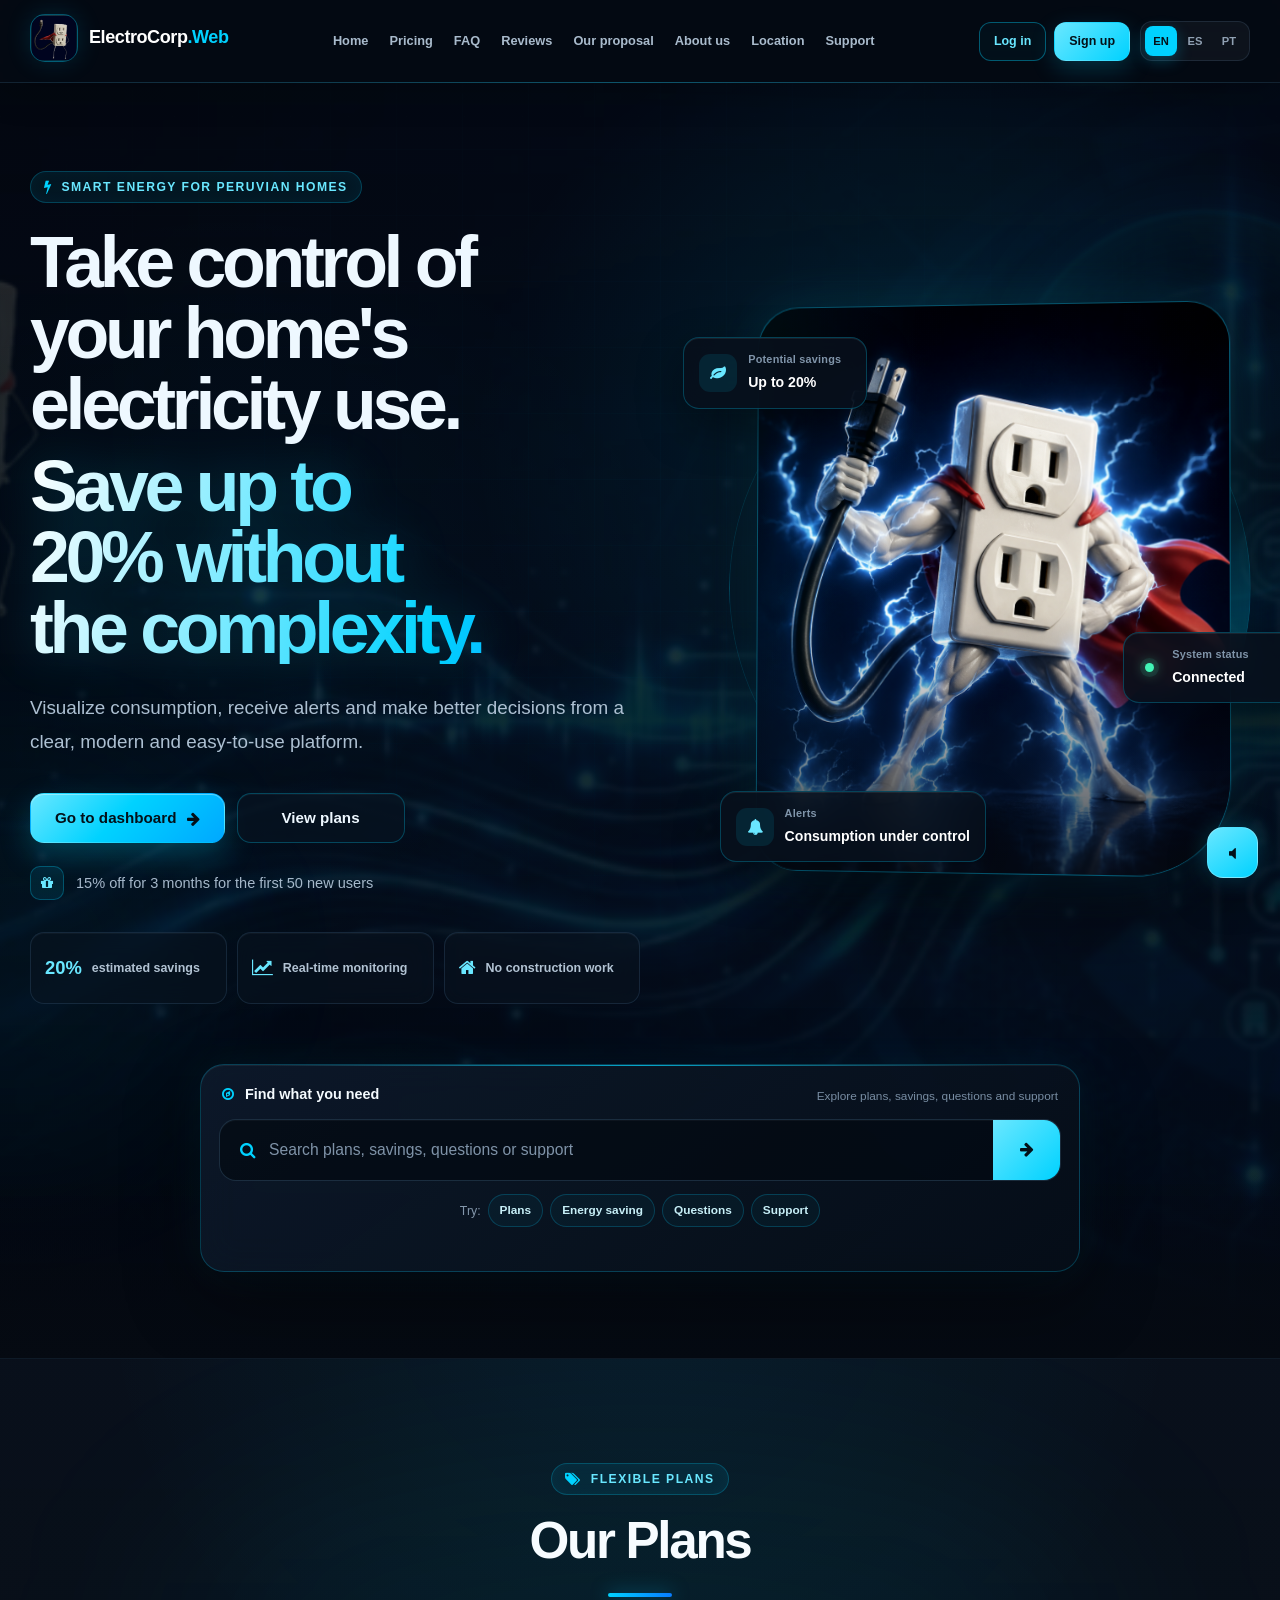
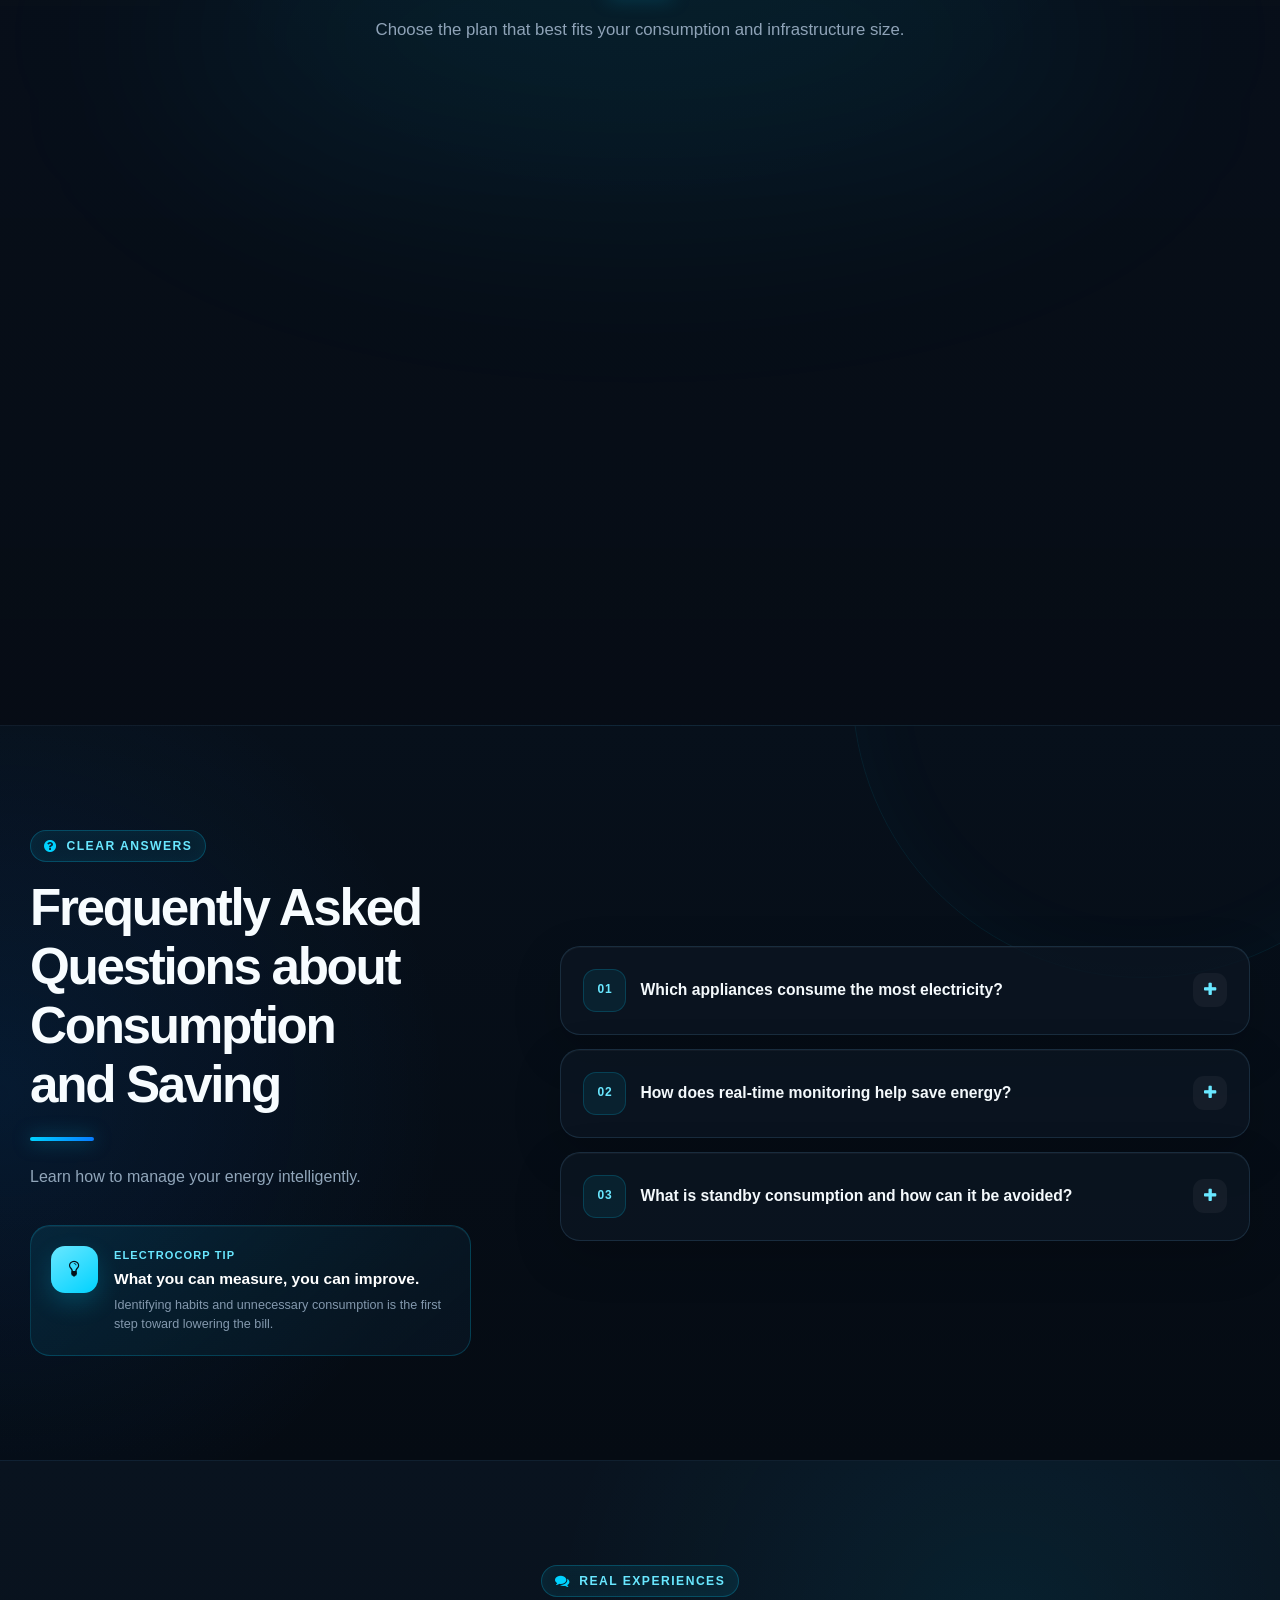
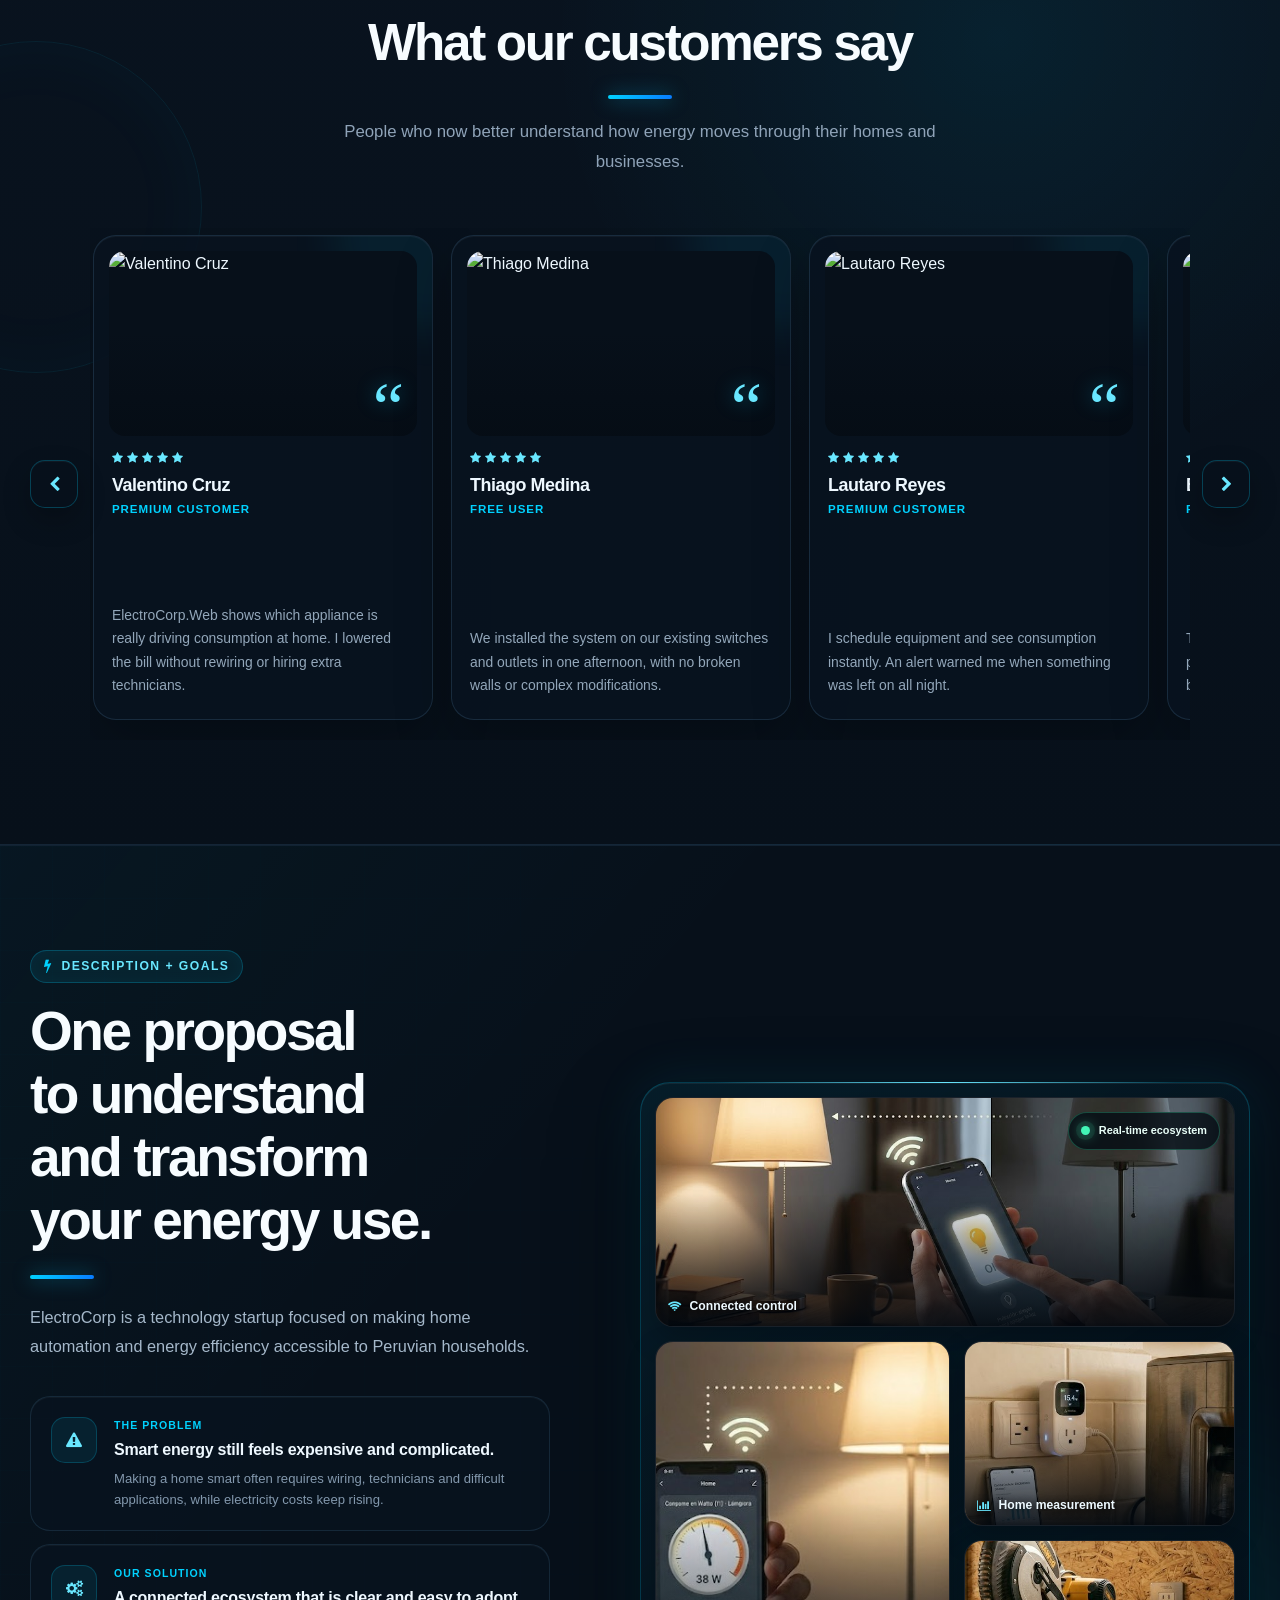
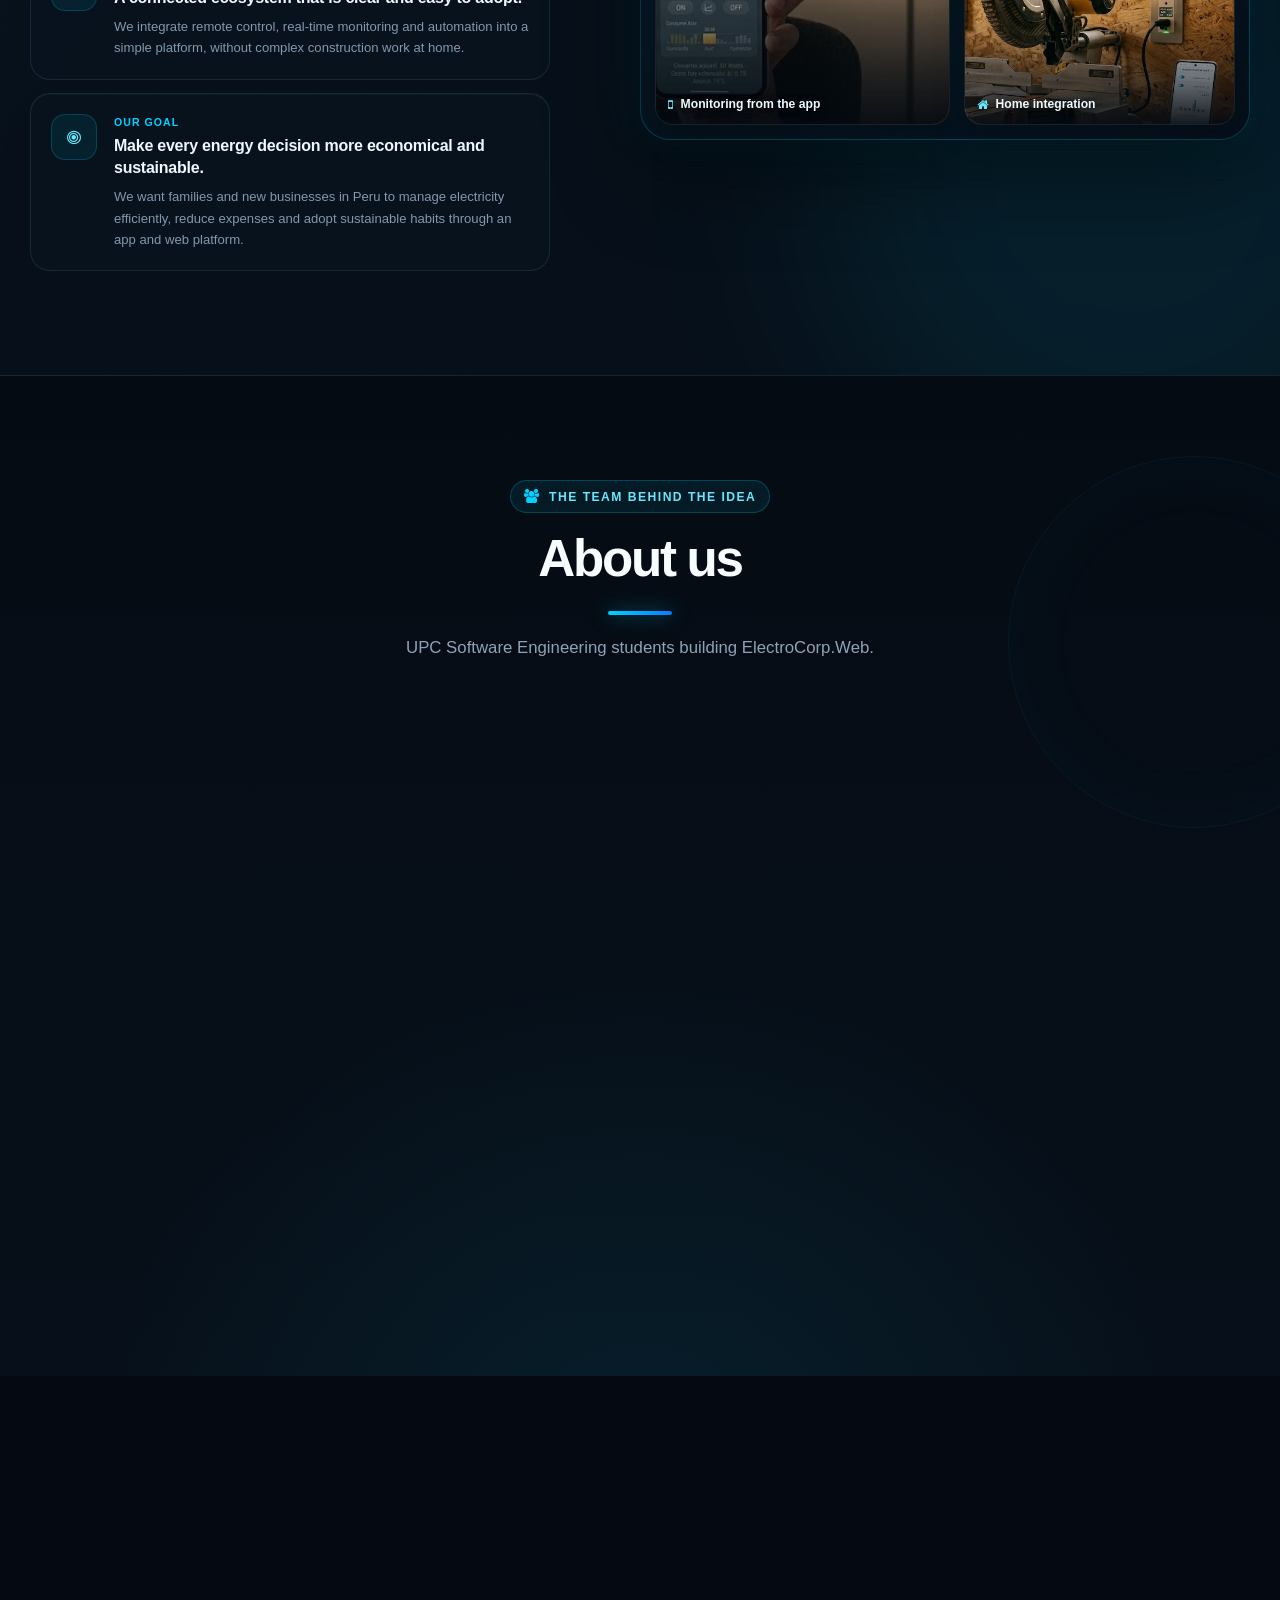
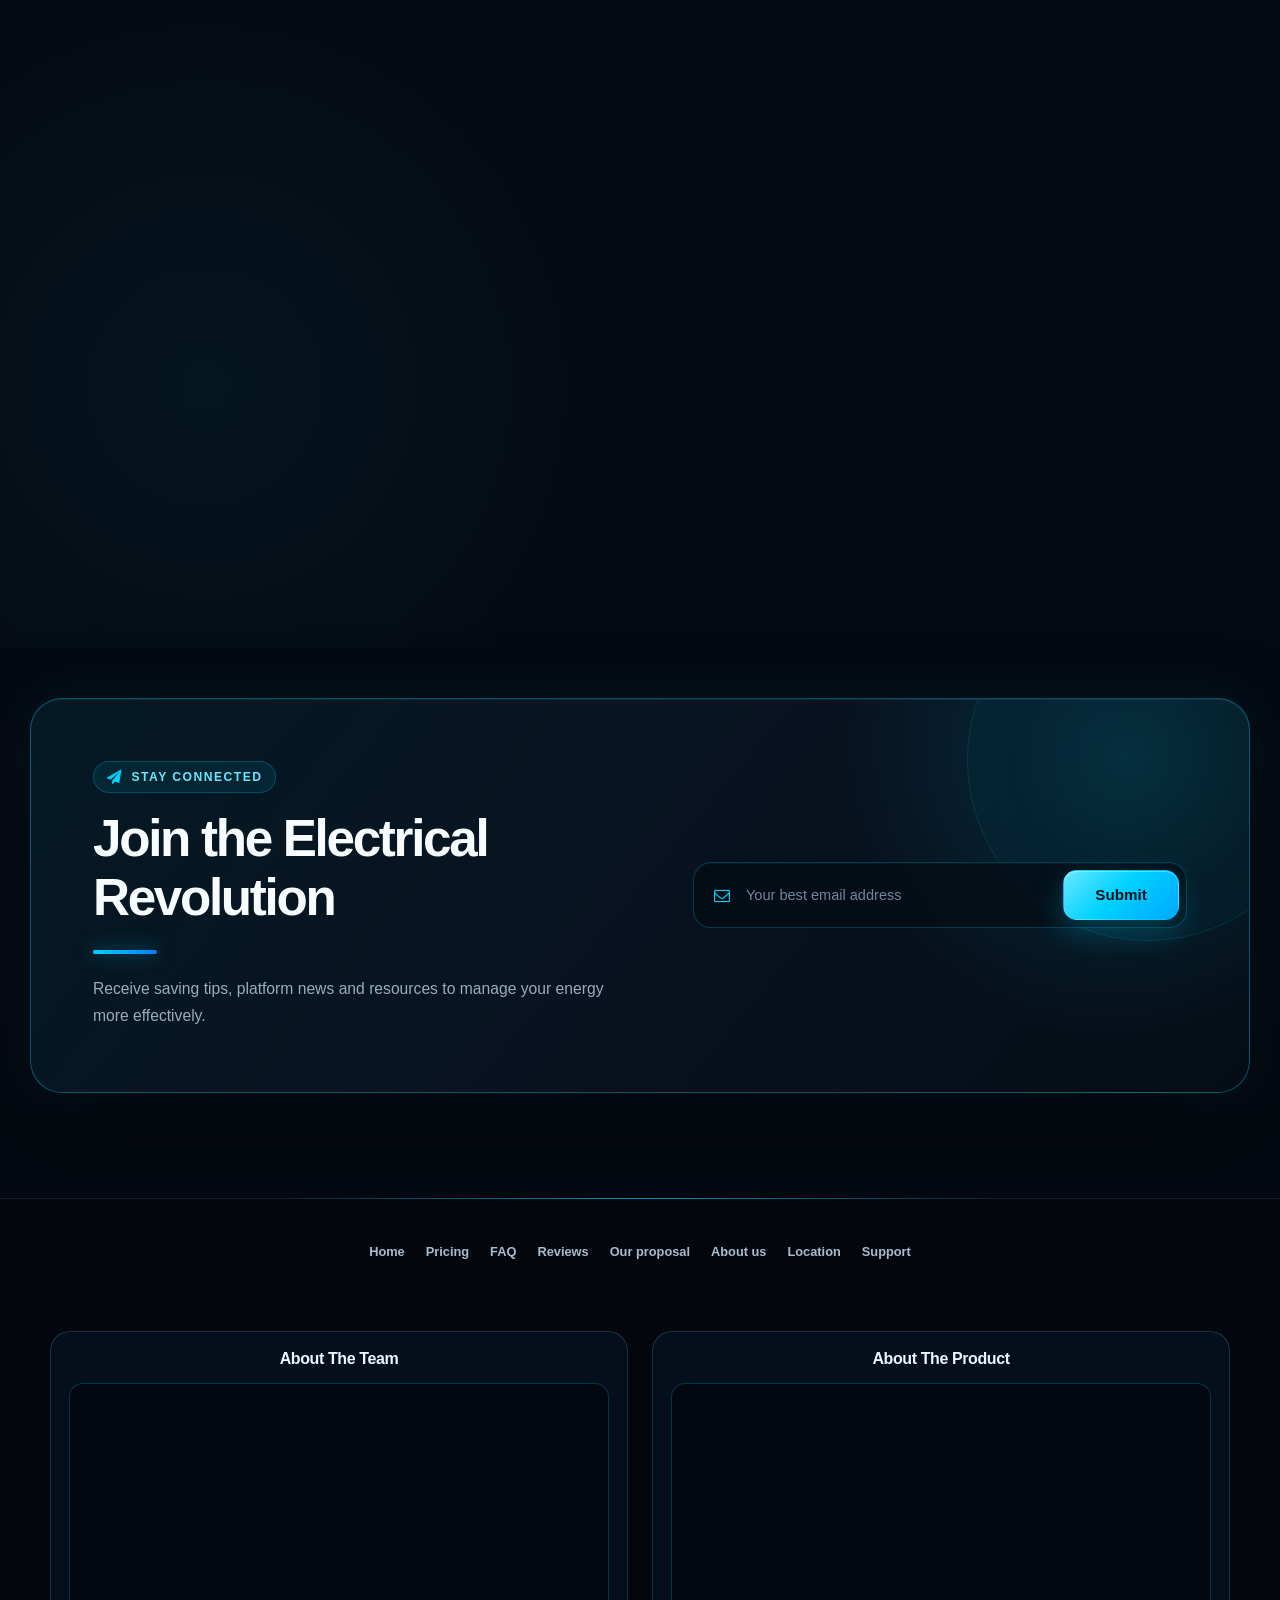
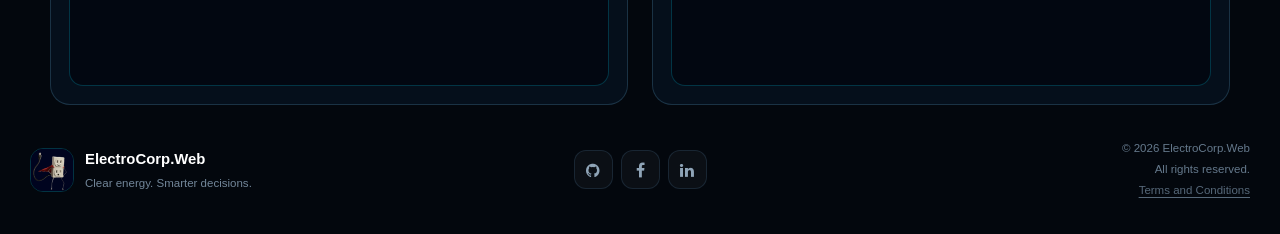
==== commit cb06980c: "fix: update index.html" ====
--- a/index.html
+++ b/index.html
@@ -569,7 +569,7 @@
         <h3>About The Team</h3>
         <div class="footer-video-frame">
           <iframe
-                  src="https://youtu.be/cc1vFuPtmf8?si=nhT2GhI3oJpm3vJO"
+                  src="https://www.youtube.com/embed/cc1vFuPtmf8"
                   title="About The Team - ElectroNex"
                   allow="accelerometer; autoplay; clipboard-write; encrypted-media; gyroscope; picture-in-picture; web-share"
                   allowfullscreen>
